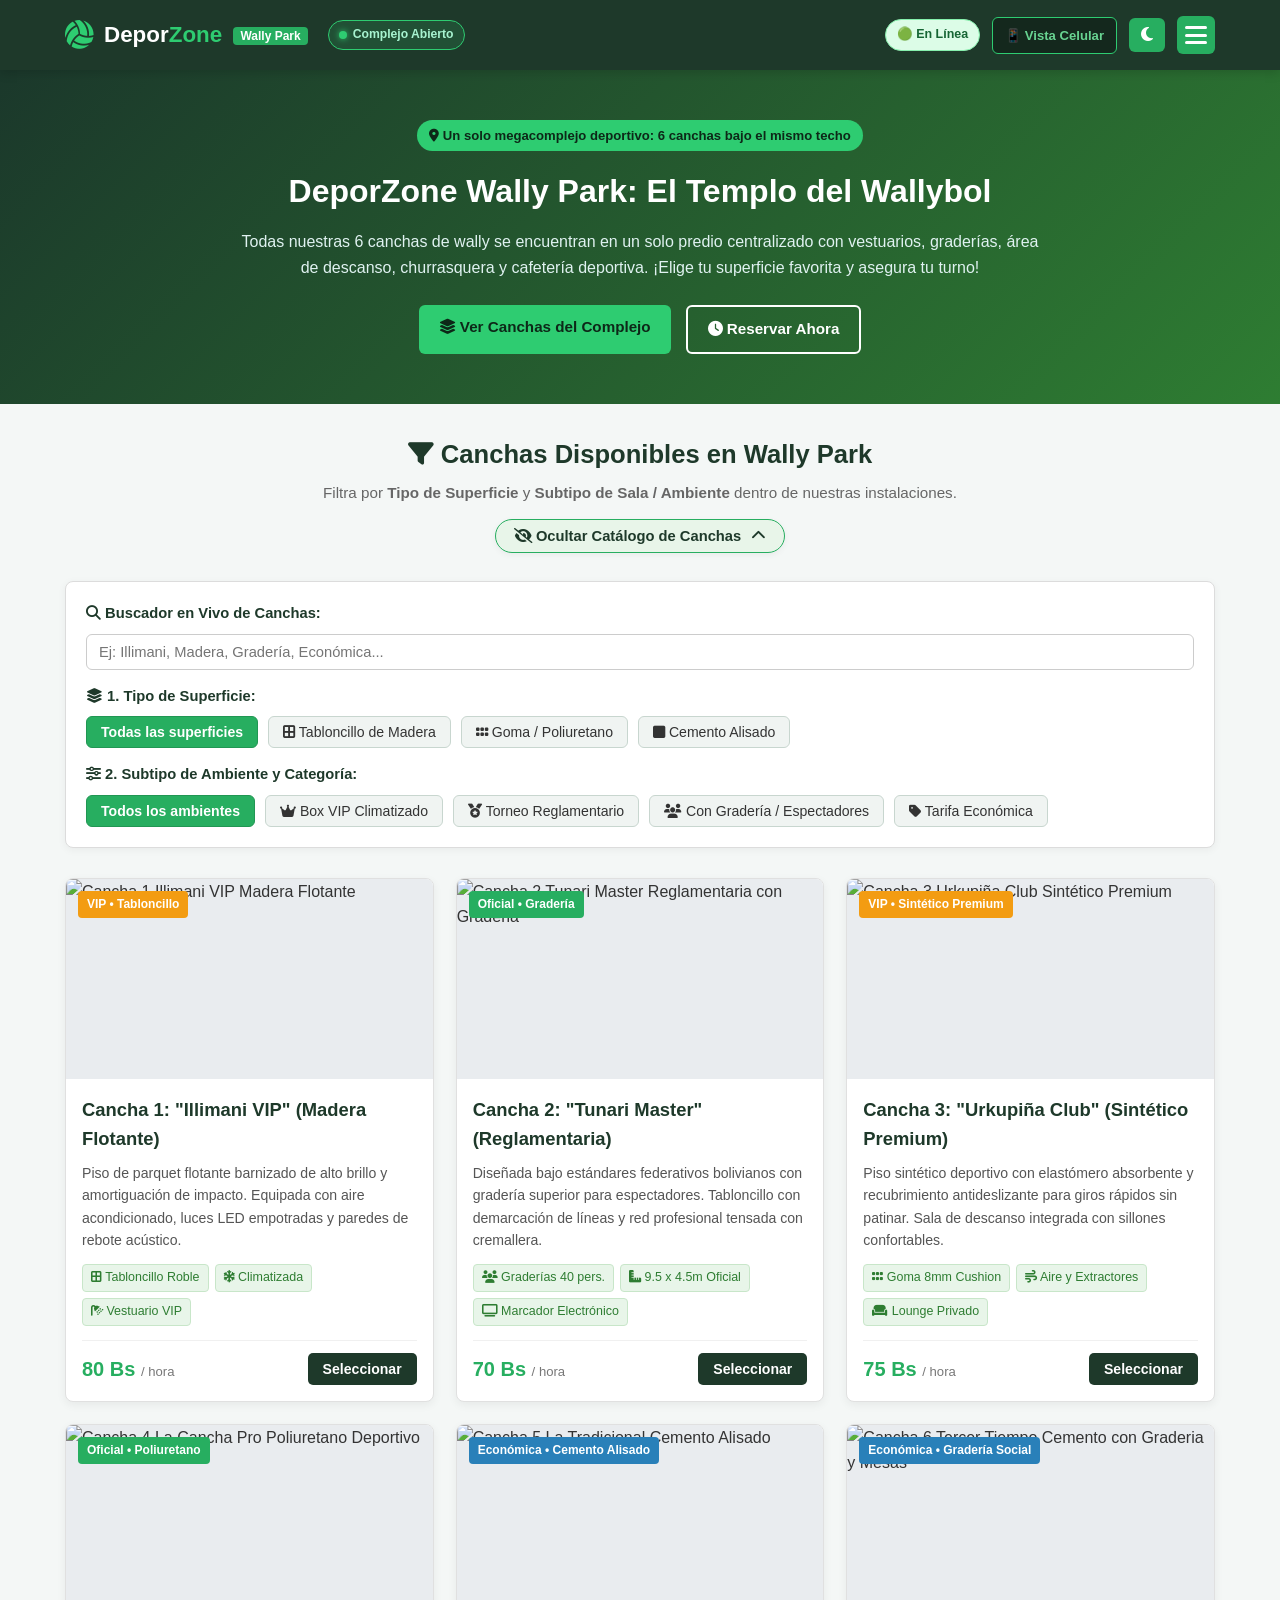
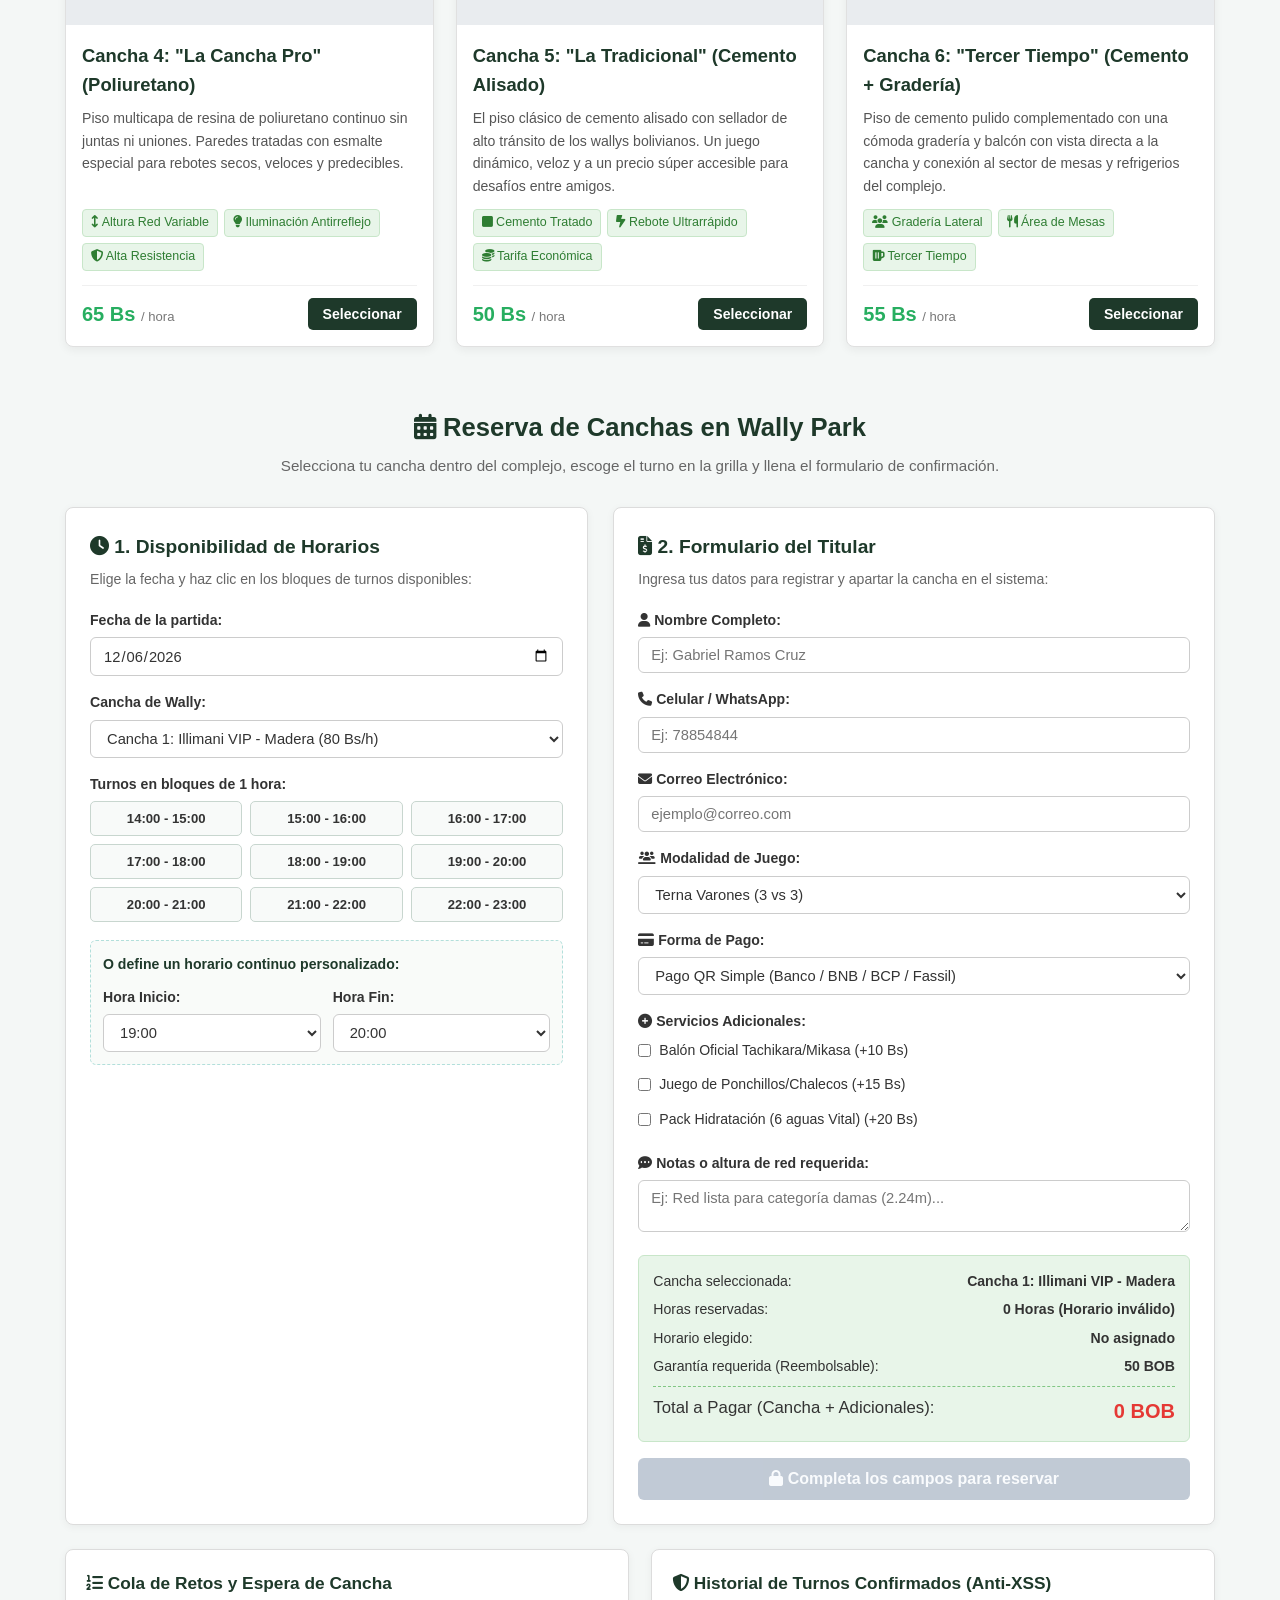
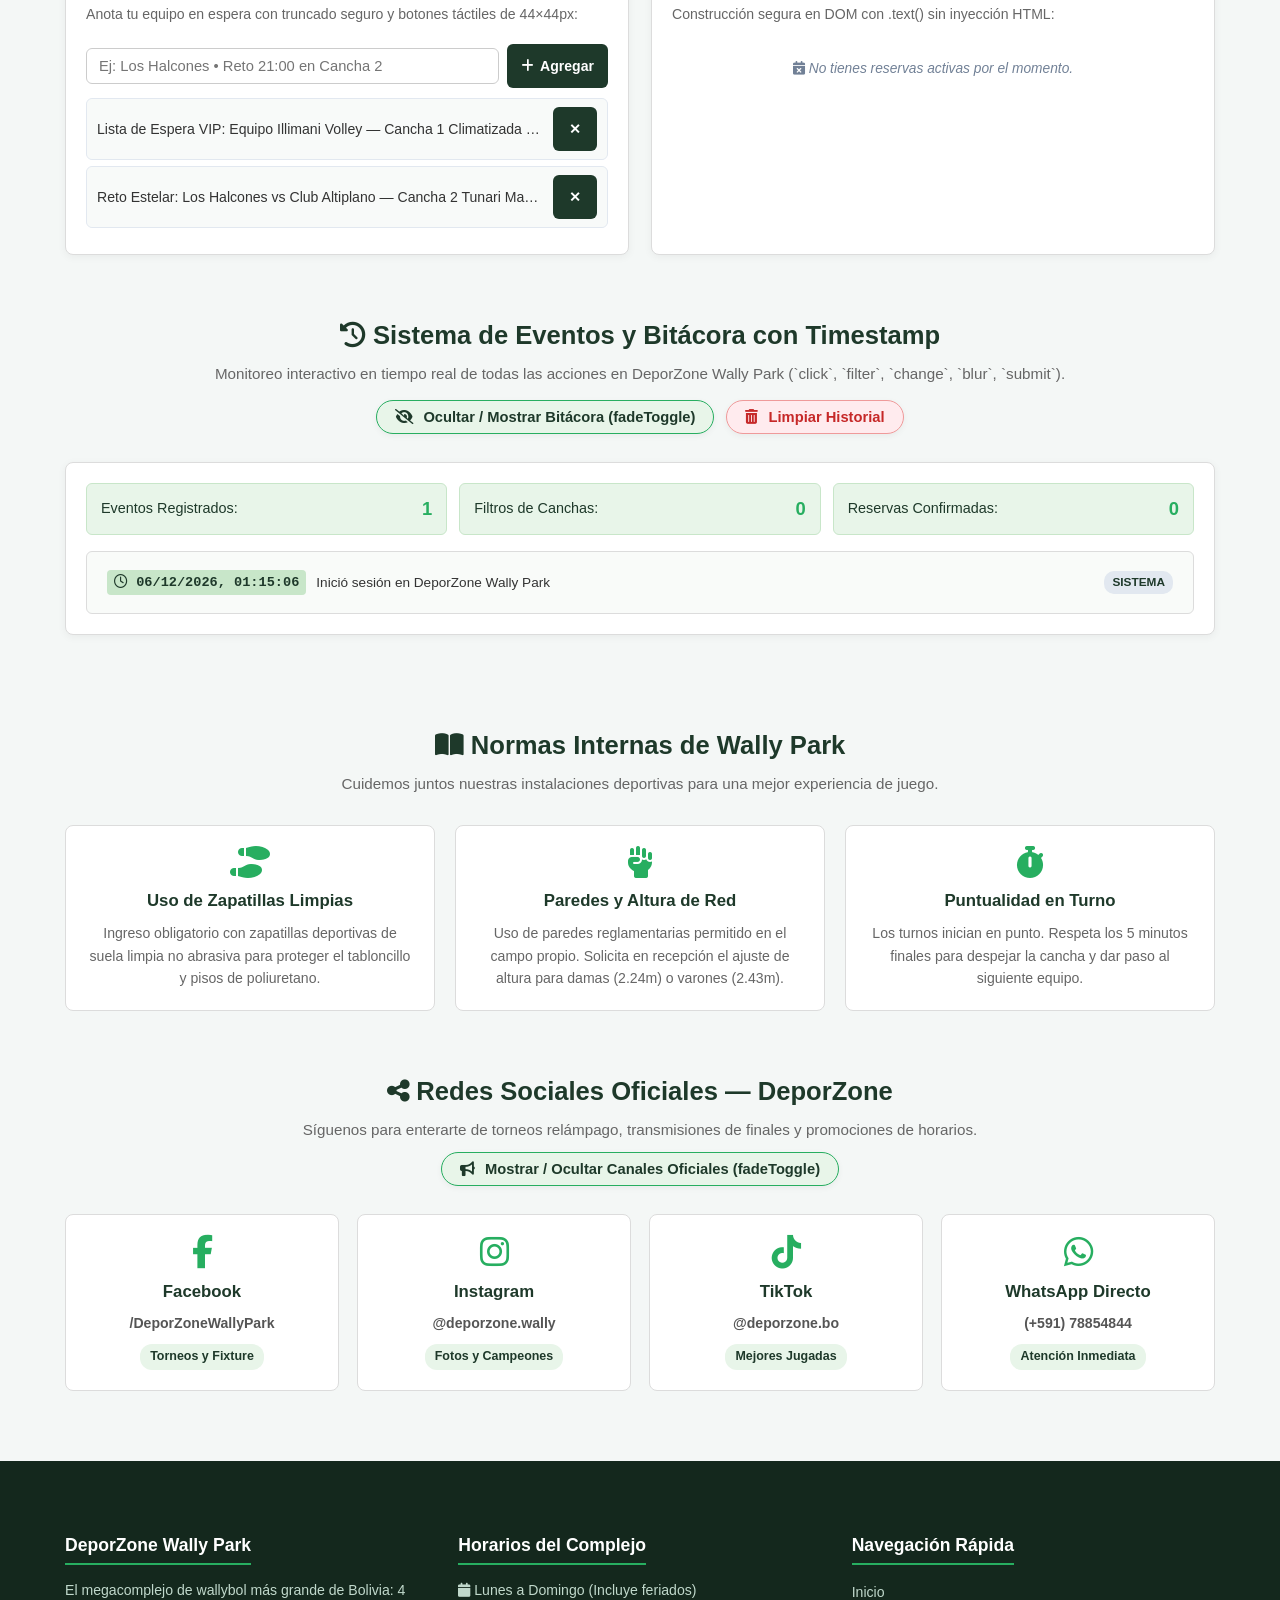
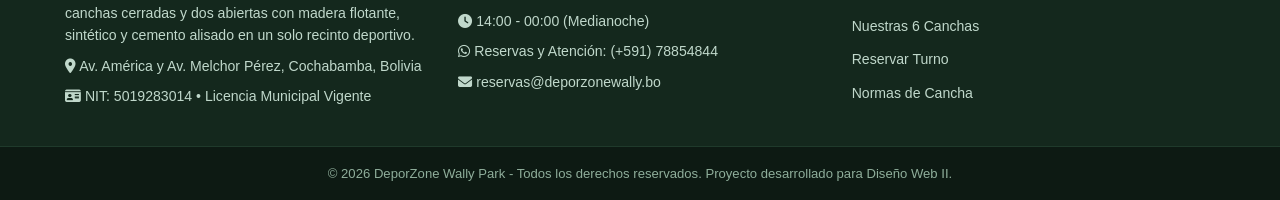
==== index.html @ 8cdb9854 "feat: redirección automática a mobile.html en celulares y tablets" ====
<!DOCTYPE html>
<html lang="es">

<head>
  <meta charset="UTF-8">
  <meta name="viewport" content="width=device-width, initial-scale=1.0">
  <meta name="theme-color" content="#1e392a">
  <meta name="description" content="DeporZone Wally Park — Complejo Deportivo de Wallybol con 6 canchas y soporte PWA Offline-First.">
  <title>DeporZone Wally Park - Complejo Deportivo de Wallybol</title>

  <!-- Redirección Automática Inmediata: Celulares y Tablets -> mobile.html -->
  <script>
    (function () {
      try {
        var params = new URLSearchParams(window.location.search);
        var vistaParam = params.get('vista');
        if (vistaParam === 'pc') {
          sessionStorage.setItem('deporzone_vista', 'pc');
          return;
        }
        if (sessionStorage.getItem('deporzone_vista') === 'pc') {
          return;
        }
        var ua = (navigator.userAgent || navigator.vendor || window.opera || '').toLowerCase();
        var esMovilTabletUA = /android|webos|iphone|ipad|ipod|blackberry|iemobile|opera mini|mobile|tablet|silk|kindle/i.test(ua);
        var esIPadOS = (navigator.platform === 'MacIntel' && navigator.maxTouchPoints > 1);
        var tieneTouch = (navigator.maxTouchPoints > 0) || ('ontouchstart' in window) || (window.matchMedia && window.matchMedia('(pointer: coarse)').matches);
        var ancho = Math.min(window.innerWidth || 9999, (window.screen && window.screen.width) || 9999);
        var esMovilTablet = esMovilTabletUA || esIPadOS || (tieneTouch && ancho <= 1024);

        if (esMovilTablet) {
          window.location.replace('mobile.html' + window.location.search + window.location.hash);
        }
      } catch (e) {
        console.error('Error en redirección automática:', e);
      }
    })();
  </script>

  <!-- Manifiesto PWA e ícono para instalación móvil -->
  <link rel="manifest" href="manifest.json">
  <!-- Enlace a la hoja de estilos CSS -->
  <link rel="stylesheet" href="styles.css">
  <!-- Font Awesome para iconos temáticos de deportes, interfaz y controles -->
  <link rel="stylesheet" href="https://cdnjs.cloudflare.com/ajax/libs/font-awesome/6.5.0/css/all.min.css">
</head>

<body class="theme-light">

  <!-- ==========================================
       0. BANNER DE DETECCIÓN MÓVIL (VISTA CELULAR)
       ========================================== -->
  <div id="bannerDeteccionMovil" class="banner-deteccion-movil">
    <span><i class="fa-solid fa-mobile-screen-button"></i> Dispositivo móvil detectado: prueba la vista compacta sin scroll.</span>
    <a href="mobile.html?vista=mobile" class="btn-cambio-vista">📱 Abrir Vista Celular</a>
  </div>

  <!-- ==========================================
       1. ENCABEZADO Y MENÚ HAMBURGUESA + MODO OSCURO/CLARO
       ========================================== -->
  <header id="main-header">
    <div class="header-container">

      <!-- Logotipo de la Entidad: DeporZone Wally Park -->
      <div class="logo-box">
        <span class="logo-icon"><i class="fa-solid fa-volleyball"></i></span>
        <h1 class="brand-title">Depor<span>Zone</span> <small class="brand-sub">Wally Park</small></h1>
        <!-- Indicador de Estado UI (Requerimiento Maquetación UI Viernes) -->
        <div class="status-indicator-badge">
          <span class="status-dot"></span>
          <span class="status-text">Complejo Abierto</span>
        </div>
      </div>

      <!-- Barra de navegación con Menú Hamburguesa -->
      <nav id="navbar" class="nav-menu">
        <ul class="nav-links">
          <li><a href="#hero-section" class="nav-link active"><i class="fa-solid fa-house"></i> Inicio</a></li>
          <li><a href="#filter-section" class="nav-link"><i class="fa-solid fa-filter"></i> Nuestras Canchas</a></li>
          <li><a href="#booking-section" class="nav-link"><i class="fa-solid fa-calendar-check"></i> Reservar Turno</a>
          </li>
          <li><a href="#event-log-section" class="nav-link"><i class="fa-solid fa-clock-rotate-left"></i> Bitácora Timestamp</a></li>
          <li><a href="#rules-section" class="nav-link"><i class="fa-solid fa-book-open"></i> Reglamento</a></li>
          <li><a href="#social-section" class="nav-link"><i class="fa-solid fa-share-nodes"></i> Redes Sociales</a></li>
          <li><a href="#contact-section" class="nav-link"><i class="fa-solid fa-map-location-dot"></i> Complejo
              Central</a></li>
          <li><a href="mobile.html?vista=mobile" class="nav-link"><i class="fa-solid fa-mobile-screen-button"></i> Vista Celular</a></li>
        </ul>
      </nav>

      <!-- Acciones de cabecera: Estado Red PWA, Vista Celular, Modo Oscuro/Claro e Hidratación SSR -->
      <div id="contenedorMenu" class="header-actions" data-hidratado="false">
        <span id="estadoRed" class="estado-red-badge">🟢 En Línea</span>
        <a href="mobile.html?vista=mobile" class="btn-cambio-vista" title="Cambiar a Vista Celular">📱 Vista Celular</a>
        <!-- Función: Modo Oscuro / Claro -->
        <button id="theme-toggle-btn" class="action-btn theme-btn btn-hidratable" data-hidratado="false" aria-label="Cambiar tema claro/oscuro"
          title="Cambiar tema claro/oscuro">
          <i class="fa-solid fa-moon icon-moon"></i>
          <i class="fa-solid fa-sun icon-sun" style="display: none;"></i>
        </button>

        <!-- Función: Botón Menú Hamburguesa -->
        <button id="hamburger-btn" class="action-btn hamburger-btn btn-hidratable" data-hidratado="false" aria-label="Abrir menú de navegación">
          <span class="bar bar-1"></span>
          <span class="bar bar-2"></span>
          <span class="bar bar-3"></span>
        </button>
      </div>

    </div>
  </header>

  <!-- ==========================================
       SECCIÓN HERO / PRESENTACIÓN WALLY PARK
       ========================================== -->
  <section id="hero-section" class="hero-section">
    <div class="hero-content">
      <span class="hero-badge"><i class="fa-solid fa-location-dot"></i> Un solo megacomplejo deportivo: 6 canchas bajo
        el mismo techo</span>
      <h2>DeporZone Wally Park: El Templo del Wallybol</h2>
      <p>Todas nuestras 6 canchas de wally se encuentran en un solo predio centralizado con vestuarios, graderías, área
        de descanso, churrasquera y cafetería deportiva. ¡Elige tu superficie favorita y asegura tu turno!</p>
      <div class="hero-actions">
        <a href="#filter-section" class="btn btn-primary"><i class="fa-solid fa-layer-group"></i> Ver Canchas del
          Complejo</a>
        <a href="#booking-section" class="btn btn-secondary"><i class="fa-solid fa-clock"></i> Reservar Ahora</a>
      </div>
    </div>
  </section>

  <!-- ==========================================
       2. SECCIÓN DE FILTRADOS POR TIPOS Y SUBTIPOS DE WALLY
       ========================================== -->
  <section id="filter-section" class="filter-section container">
    <div class="section-header">
      <h3><i class="fa-solid fa-filter"></i> Canchas Disponibles en Wally Park</h3>
      <p>Filtra por <strong>Tipo de Superficie</strong> y <strong>Subtipo de Sala / Ambiente</strong> dentro de nuestras
        instalaciones.</p>
      
      <!-- Pestaña Acordeón para Plegar / Desplegar Catálogo -->
      <button type="button" id="toggle-catalog-btn" class="accordion-toggle-btn btn-hidratable" data-hidratado="false" aria-expanded="true">
        <span class="toggle-text"><i class="fa-solid fa-eye-slash"></i> Ocultar Catálogo de Canchas</span>
        <i class="fa-solid fa-chevron-up toggle-icon"></i>
      </button>
    </div>

    <!-- Contenedor Plegable del Catálogo (Filtros + Grilla de Tarjetas) -->
    <div id="catalog-collapsible-wrapper" class="catalog-collapsible-content">

      <!-- Controles de Filtros -->
      <div class="filter-controls-card">

      <!-- Buscador en vivo con evento keyup -->
      <div class="filter-group">
        <label class="filter-title" for="searchCancha"><i class="fa-solid fa-magnifying-glass"></i> Buscador en Vivo de Canchas:</label>
        <input type="text" id="searchCancha" class="search-cancha-input" placeholder="Ej: Illimani, Madera, Gradería, Económica...">
      </div>

      <!-- Filtro Tipo Principal: Tipo de Piso de Wally -->
      <div class="filter-group">
        <label class="filter-title"><i class="fa-solid fa-layer-group"></i> 1. Tipo de Superficie:</label>
        <div class="filter-buttons-wrapper" id="type-filter-buttons">
          <button class="filter-btn type-btn btn-hidratable active" data-hidratado="false" data-type="all">Todas las superficies</button>
          <button class="filter-btn type-btn btn-hidratable" data-hidratado="false" data-type="madera"><i class="fa-solid fa-border-all"></i> Tabloncillo de
            Madera</button>
          <button class="filter-btn type-btn btn-hidratable" data-hidratado="false" data-type="sintetico"><i class="fa-solid fa-grip"></i> Goma /
            Poliuretano</button>
          <button class="filter-btn type-btn btn-hidratable" data-hidratado="false" data-type="cemento-pulido"><i class="fa-solid fa-square"></i> Cemento
            Alisado</button>
        </div>
      </div>

      <!-- Filtro Subtipo: Categoría / Tipo de Sala -->
      <div class="filter-group">
        <label class="filter-title"><i class="fa-solid fa-sliders"></i> 2. Subtipo de Ambiente y Categoría:</label>
        <div class="filter-buttons-wrapper" id="subtype-filter-buttons">
          <button class="filter-btn subtype-btn btn-hidratable active" data-hidratado="false" data-subtype="all">Todos los ambientes</button>
          <button class="filter-btn subtype-btn btn-hidratable" data-hidratado="false" data-subtype="vip"><i class="fa-solid fa-crown"></i> Box VIP
            Climatizado</button>
          <button class="filter-btn subtype-btn btn-hidratable" data-hidratado="false" data-subtype="oficial"><i class="fa-solid fa-medal"></i> Torneo
            Reglamentario</button>
          <button class="filter-btn subtype-btn btn-hidratable" data-hidratado="false" data-subtype="graderia"><i class="fa-solid fa-users"></i> Con Gradería
            / Espectadores</button>
          <button class="filter-btn subtype-btn btn-hidratable" data-hidratado="false" data-subtype="economica"><i class="fa-solid fa-tag"></i> Tarifa
            Económica</button>
        </div>
      </div>

    </div>

    <!-- Grilla de Tarjetas de Canchas de Wally Park -->
    <div class="courts-grid" id="courts-container">

      <!-- Cancha 1: Tabloncillo Madera - VIP Climatizada -->
      <article class="court-card" data-type="madera" data-subtype="vip oficial">
        <div class="court-badge badge-vip">VIP • Tabloncillo</div>
        <img
          src="https://encrypted-tbn0.gstatic.com/images?q=tbn:ANd9GcSynNVw4Pknx8IKiuVaS049pU2kDSclZXIe0WyWRkcCuNel-coOWjTVBzOW&s=10"
          alt="Cancha 1 Illimani VIP Madera Flotante" class="court-img" loading="lazy">
        <div class="court-info">
          <h4>Cancha 1: "Illimani VIP" (Madera Flotante)</h4>
          <p class="court-desc">Piso de parquet flotante barnizado de alto brillo y amortiguación de impacto. Equipada
            con aire acondicionado, luces LED empotradas y paredes de rebote acústico.</p>
          <div class="court-tags">
            <span class="tag"><i class="fa-solid fa-border-all"></i> Tabloncillo Roble</span>
            <span class="tag"><i class="fa-solid fa-snowflake"></i> Climatizada</span>
            <span class="tag"><i class="fa-solid fa-shower"></i> Vestuario VIP</span>
          </div>
          <div class="court-price-row">
            <span class="price-val">80 Bs <span>/ hora</span></span>
            <button class="btn btn-select-court btn-hidratable" data-hidratado="false" data-court-id="wally-1"
              data-court-name="Cancha 1: Illimani VIP (Madera)" data-court-price="80">Seleccionar</button>
          </div>
        </div>
      </article>

      <!-- Cancha 2: Madera - Torneo Oficial con Gradería -->
      <article class="court-card" data-type="madera" data-subtype="oficial graderia">
        <div class="court-badge">Oficial • Gradería</div>
        <img
          src="https://encrypted-tbn0.gstatic.com/images?q=tbn:ANd9GcSY-D-_HsZdhlada8GdwfrBZOoO-czCgP3cNS3w-rJMGUQNea6ttR6maow&s=10"
          alt="Cancha 2 Tunari Master Reglamentaria con Graderia" class="court-img" loading="lazy">
        <div class="court-info">
          <h4>Cancha 2: "Tunari Master" (Reglamentaria)</h4>
          <p class="court-desc">Diseñada bajo estándares federativos bolivianos con gradería superior para espectadores.
            Tabloncillo con demarcación de líneas y red profesional tensada con cremallera.</p>
          <div class="court-tags">
            <span class="tag"><i class="fa-solid fa-users"></i> Graderías 40 pers.</span>
            <span class="tag"><i class="fa-solid fa-ruler-combined"></i> 9.5 x 4.5m Oficial</span>
            <span class="tag"><i class="fa-solid fa-tv"></i> Marcador Electrónico</span>
          </div>
          <div class="court-price-row">
            <span class="price-val">70 Bs <span>/ hora</span></span>
            <button class="btn btn-select-court btn-hidratable" data-hidratado="false" data-court-id="wally-2"
              data-court-name="Cancha 2: Tunari Master (Reglamentaria)" data-court-price="70">Seleccionar</button>
          </div>
        </div>
      </article>

      <!-- Cancha 3: Sintético Goma - VIP Confort -->
      <article class="court-card" data-type="sintetico" data-subtype="vip">
        <div class="court-badge badge-vip">VIP • Sintético Premium</div>
        <img
          src="https://encrypted-tbn0.gstatic.com/images?q=tbn:ANd9GcR8dFA2av4-Q3eQb_bnJjGCfuRhlub9YlY28jzLx2KG3zCNkglGAOrppY5f&s=10"
          alt="Cancha 3 Urkupiña Club Sintético Premium" class="court-img" loading="lazy">
        <div class="court-info">
          <h4>Cancha 3: "Urkupiña Club" (Sintético Premium)</h4>
          <p class="court-desc">Piso sintético deportivo con elastómero absorbente y recubrimiento antideslizante para
            giros rápidos sin patinar. Sala de descanso integrada con sillones confortables.</p>
          <div class="court-tags">
            <span class="tag"><i class="fa-solid fa-grip"></i> Goma 8mm Cushion</span>
            <span class="tag"><i class="fa-solid fa-wind"></i> Aire y Extractores</span>
            <span class="tag"><i class="fa-solid fa-couch"></i> Lounge Privado</span>
          </div>
          <div class="court-price-row">
            <span class="price-val">75 Bs <span>/ hora</span></span>
            <button class="btn btn-select-court btn-hidratable" data-hidratado="false" data-court-id="wally-3"
              data-court-name="Cancha 3: Urkupiña Club (Sintético)" data-court-price="75">Seleccionar</button>
          </div>
        </div>
      </article>

      <!-- Cancha 4: Sintético Poliuretano - Oficial Torneo -->
      <article class="court-card" data-type="sintetico" data-subtype="oficial">
        <div class="court-badge">Oficial • Poliuretano</div>
        <img
          src="https://encrypted-tbn0.gstatic.com/images?q=tbn:ANd9GcSK_9xtRNoisAcIvirAhiOFM_02TrD8qeoyGxFwsMMCPq7J1_pVNmPYeK0&s=10"
          alt="Cancha 4 La Cancha Pro Poliuretano Deportivo" class="court-img" loading="lazy">
        <div class="court-info">
          <h4>Cancha 4: "La Cancha Pro" (Poliuretano)</h4>
          <p class="court-desc">Piso multicapa de resina de poliuretano continuo sin juntas ni uniones. Paredes tratadas
            con esmalte especial para rebotes secos, veloces y predecibles.</p>
          <div class="court-tags">
            <span class="tag"><i class="fa-solid fa-arrows-up-down"></i> Altura Red Variable</span>
            <span class="tag"><i class="fa-solid fa-lightbulb"></i> Iluminación Antirreflejo</span>
            <span class="tag"><i class="fa-solid fa-shield-halved"></i> Alta Resistencia</span>
          </div>
          <div class="court-price-row">
            <span class="price-val">65 Bs <span>/ hora</span></span>
            <button class="btn btn-select-court btn-hidratable" data-hidratado="false" data-court-id="wally-4"
              data-court-name="Cancha 4: La Cancha Pro (Poliuretano)" data-court-price="65">Seleccionar</button>
          </div>
        </div>
      </article>

      <!-- Cancha 5: Cemento Alisado - Clásica Económica -->
      <article class="court-card" data-type="cemento-pulido" data-subtype="economica">
        <div class="court-badge badge-eco">Económica • Cemento Alisado</div>
        <img
          src="https://encrypted-tbn0.gstatic.com/images?q=tbn:ANd9GcRtam2NeQPRvJ76i_DmCtpmcY22bBLRPGZEMH-uvaRtZLDBxHAAcdyk7Qmg&s=10"
          alt="Cancha 5 La Tradicional Cemento Alisado" class="court-img" loading="lazy">
        <div class="court-info">
          <h4>Cancha 5: "La Tradicional" (Cemento Alisado)</h4>
          <p class="court-desc">El piso clásico de cemento alisado con sellador de alto tránsito de los wallys
            bolivianos. Un juego dinámico, veloz y a un precio súper accesible para desafíos entre amigos.</p>
          <div class="court-tags">
            <span class="tag"><i class="fa-solid fa-square"></i> Cemento Tratado</span>
            <span class="tag"><i class="fa-solid fa-bolt-lightning"></i> Rebote Ultrarrápido</span>
            <span class="tag"><i class="fa-solid fa-coins"></i> Tarifa Económica</span>
          </div>
          <div class="court-price-row">
            <span class="price-val">50 Bs <span>/ hora</span></span>
            <button class="btn btn-select-court btn-hidratable" data-hidratado="false" data-court-id="wally-5"
              data-court-name="Cancha 5: La Tradicional (Cemento)" data-court-price="50">Seleccionar</button>
          </div>
        </div>
      </article>

      <!-- Cancha 6: Cemento Alisado - Con Gradería y Área Social -->
      <article class="court-card" data-type="cemento-pulido" data-subtype="graderia economica">
        <div class="court-badge badge-eco">Económica • Gradería Social</div>
        <img src="https://pavipor.com/wp-content/uploads/2019/12/pavipor-pista-voleibol-17.jpg"
          alt="Cancha 6 Tercer Tiempo Cemento con Graderia y Mesas" class="court-img" loading="lazy">
        <div class="court-info">
          <h4>Cancha 6: "Tercer Tiempo" (Cemento + Gradería)</h4>
          <p class="court-desc">Piso de cemento pulido complementado con una cómoda gradería y balcón con vista directa
            a la cancha y conexión al sector de mesas y refrigerios del complejo.</p>
          <div class="court-tags">
            <span class="tag"><i class="fa-solid fa-users"></i> Gradería Lateral</span>
            <span class="tag"><i class="fa-solid fa-utensils"></i> Área de Mesas</span>
            <span class="tag"><i class="fa-solid fa-beer-mug-empty"></i> Tercer Tiempo</span>
          </div>
          <div class="court-price-row">
            <span class="price-val">55 Bs <span>/ hora</span></span>
            <button class="btn btn-select-court btn-hidratable" data-hidratado="false" data-court-id="wally-6"
              data-court-name="Cancha 6: Tercer Tiempo (Cemento)" data-court-price="55">Seleccionar</button>
          </div>
        </div>
      </article>

    </div>
  </div>
  </section>

  <!-- ==========================================
       3. SECCIÓN DE RESERVA: DISPONIBILIDAD Y FORMULARIO DE WALLY
       ========================================== -->
  <section id="booking-section" class="booking-section container">
    <div class="section-header">
      <h3><i class="fa-solid fa-calendar-days"></i> Reserva de Canchas en Wally Park</h3>
      <p>Selecciona tu cancha dentro del complejo, escoge el turno en la grilla y llena el formulario de confirmación.</p>
    </div>

    <!-- 3. Botón condicional de cancelación de reserva activa (Solo visible si hay reservas activas) -->
    <div id="seccionCancelarReserva" class="active-reservations-bar" style="display: none;">
      <div class="active-res-info">
        <i class="fa-solid fa-circle-check" style="color: #27ae60; font-size: 1.25rem;"></i>
        <span>Tienes <strong id="cant-reservas-activas">0</strong> reserva(s) activa(s) en Wally Park.</span>
      </div>
      <button type="button" id="btn-cancelar-reserva-activa" class="btn-cancel-reservation">
        <i class="fa-solid fa-calendar-xmark"></i> Cancelar Reserva Activa
      </button>
    </div>

    <div class="booking-grid-wrapper">

      <!-- Columna Izquierda: Selección de Horarios y Turnos Rápidos -->
      <div class="booking-schedule-card">
        <h4><i class="fa-solid fa-clock"></i> 1. Disponibilidad de Horarios</h4>
        <p class="schedule-subtitle">Elige la fecha y haz clic en los bloques de turnos disponibles:</p>

        <!-- Fecha de la Partida -->
        <div class="form-row-single">
          <label for="fecha-reserva">Fecha de la partida:</label>
          <input type="date" id="fecha-reserva" name="fecha-reserva">
          <span class="field-error" id="err-date" style="display: none;"></span>
        </div>

        <!-- Selector de Cancha de Wally Park -->
        <div class="form-row-single">
          <label for="select-cancha-reserva">Cancha de Wally:</label>
          <select id="select-cancha-reserva">
            <option value="wally-1" data-precio="80" selected>Cancha 1: Illimani VIP - Madera (80 Bs/h)</option>
            <option value="wally-2" data-precio="70">Cancha 2: Tunari Master - Madera Oficial (70 Bs/h)</option>
            <option value="wally-3" data-precio="75">Cancha 3: Urkupiña Club - Sintético VIP (75 Bs/h)</option>
            <option value="wally-4" data-precio="65">Cancha 4: La Cancha Pro - Poliuretano (65 Bs/h)</option>
            <option value="wally-5" data-precio="50">Cancha 5: La Tradicional - Cemento (50 Bs/h)</option>
            <option value="wally-6" data-precio="55">Cancha 6: Tercer Tiempo - Cemento (55 Bs/h)</option>
          </select>
        </div>

        <!-- Grilla Rápida de Turnos (Botones interactivos jQuery - Todos disponibles inicialmente) -->
        <label class="schedule-block-title">Turnos en bloques de 1 hora:</label>
        <div class="time-slots-grid" id="turnos-grid">
          <button type="button" class="btn-slot btn-hidratable" data-hidratado="false" data-inicio="14" data-fin="15">14:00 - 15:00</button>
          <button type="button" class="btn-slot btn-hidratable" data-hidratado="false" data-inicio="15" data-fin="16">15:00 - 16:00</button>
          <button type="button" class="btn-slot btn-hidratable" data-hidratado="false" data-inicio="16" data-fin="17">16:00 - 17:00</button>
          <button type="button" class="btn-slot btn-hidratable" data-hidratado="false" data-inicio="17" data-fin="18">17:00 - 18:00</button>
          <button type="button" class="btn-slot btn-hidratable" data-hidratado="false" data-inicio="18" data-fin="19">18:00 - 19:00</button>
          <button type="button" class="btn-slot btn-hidratable" data-hidratado="false" data-inicio="19" data-fin="20">19:00 - 20:00</button>
          <button type="button" class="btn-slot btn-hidratable" data-hidratado="false" data-inicio="20" data-fin="21">20:00 - 21:00</button>
          <button type="button" class="btn-slot btn-hidratable" data-hidratado="false" data-inicio="21" data-fin="22">21:00 - 22:00</button>
          <button type="button" class="btn-slot btn-hidratable" data-hidratado="false" data-inicio="22" data-fin="23">22:00 - 23:00</button>
        </div>

        <!-- Rango Continuo -->
        <div class="custom-range-box">
          <h5>O define un horario continuo personalizado:</h5>
          <div class="range-inputs-group">
            <div class="input-item">
              <label for="select-inicio">Hora Inicio:</label>
              <select id="select-inicio">
                <option value="14">14:00</option>
                <option value="15">15:00</option>
                <option value="16">16:00</option>
                <option value="17">17:00</option>
                <option value="18">18:00</option>
                <option value="19" selected>19:00</option>
                <option value="20">20:00</option>
                <option value="21">21:00</option>
                <option value="22">22:00</option>
              </select>
            </div>
            <div class="input-item">
              <label for="select-fin">Hora Fin:</label>
              <select id="select-fin">
                <option value="15">15:00</option>
                <option value="16">16:00</option>
                <option value="17">17:00</option>
                <option value="18">18:00</option>
                <option value="19">19:00</option>
                <option value="20" selected>20:00</option>
                <option value="21">21:00</option>
                <option value="22">22:00</option>
                <option value="23">23:00</option>
              </select>
            </div>
          </div>
          <span class="field-error" id="err-hours" style="display: none; margin-top: 8px;"></span>
        </div>

      </div>

      <!-- Columna Derecha: FORMULARIO DE RESERVA DE WALLY PARK -->
      <div class="booking-form-card">
        <h4><i class="fa-solid fa-file-invoice-dollar"></i> 2. Formulario del Titular</h4>
        <p class="form-instructions">Ingresa tus datos para registrar y apartar la cancha en el sistema:</p>

        <form id="reservation-form" action="#" method="POST">

          <!-- Nombre y Apellidos -->
          <div class="form-group">
            <label for="client-name"><i class="fa-solid fa-user"></i> Nombre Completo:</label>
            <input type="text" id="client-name" name="client-name" placeholder="Ej: Gabriel Ramos Cruz">
            <span class="field-error" id="err-name" style="display: none;"></span>
          </div>

          <!-- Celular / WhatsApp -->
          <div class="form-group">
            <label for="client-phone"><i class="fa-solid fa-phone"></i> Celular / WhatsApp:</label>
            <input type="tel" id="client-phone" name="client-phone" placeholder="Ej: 78854844">
            <span class="field-error" id="err-phone" style="display: none;"></span>
          </div>

          <!-- Correo Electrónico -->
          <div class="form-group">
            <label for="client-email"><i class="fa-solid fa-envelope"></i> Correo Electrónico:</label>
            <input type="email" id="client-email" name="client-email" placeholder="ejemplo@correo.com">
            <span class="field-error" id="err-email" style="display: none;"></span>
          </div>

          <!-- Modalidad de Juego (Wallybol) -->
          <div class="form-group">
            <label for="wally-category"><i class="fa-solid fa-users-line"></i> Modalidad de Juego:</label>
            <select id="wally-category" name="wally-category">
              <option value="varones">Terna Varones (3 vs 3)</option>
              <option value="damas">Terna Damas (3 vs 3)</option>
              <option value="mixto">Terna Mixto (3 vs 3)</option>
              <option value="cuartas">Cuartas Recreativo (4 vs 4)</option>
            </select>
          </div>

          <!-- Método de Pago -->
          <div class="form-group">
            <label for="payment-method"><i class="fa-solid fa-credit-card"></i> Forma de Pago:</label>
            <select id="payment-method" name="payment-method">
              <option value="qr">Pago QR Simple (Banco / BNB / BCP / Fassil)</option>
              <option value="tigo-money">Tigo Money</option>
              <option value="efectivo">Efectivo en Caja de Recepción</option>
              <option value="transferencia">Transferencia Bancaria</option>
            </select>
          </div>

          <!-- Servicios Adicionales de Wally Park -->
          <div class="form-group">
            <label><i class="fa-solid fa-plus-circle"></i> Servicios Adicionales:</label>
            <div class="checkboxes-wrapper">
              <label class="checkbox-label">
                <input type="checkbox" id="add-ball" name="add-ball" value="10"> Balón Oficial Tachikara/Mikasa (+10 Bs)
              </label>
              <label class="checkbox-label">
                <input type="checkbox" id="add-vests" name="add-vests" value="15"> Juego de Ponchillos/Chalecos (+15 Bs)
              </label>
              <label class="checkbox-label">
                <input type="checkbox" id="add-water" name="add-water" value="20"> Pack Hidratación (6 aguas Vital) (+20
                Bs)
              </label>
            </div>
          </div>

          <!-- Observaciones / Requerimientos de Red -->
          <div class="form-group">
            <label for="client-notes"><i class="fa-solid fa-comment-dots"></i> Notas o altura de red requerida:</label>
            <textarea id="client-notes" name="client-notes" rows="2"
              placeholder="Ej: Red lista para categoría damas (2.24m)..."></textarea>
          </div>

          <!-- Resumen de Costo y Confirmación (Live jQuery Calculator) -->
          <div class="reservation-summary-panel">
            <div class="summary-line">
              <span>Cancha seleccionada:</span>
              <strong id="summary-court">Cancha 1: Illimani VIP (Madera)</strong>
            </div>
            <div class="summary-line">
              <span>Horas reservadas:</span>
              <strong id="summary-hours">1 Hora(s)</strong>
            </div>
            <div class="summary-line">
              <span>Horario elegido:</span>
              <strong id="summary-time">No asignado</strong>
            </div>
            <!-- Desglose de Garantía Requerida (Reembolsable al finalizar el turno) -->
            <div class="summary-line">
              <span>Garantía requerida (Reembolsable):</span>
              <strong id="summary-guarantee">50 BOB</strong>
            </div>
            <div class="summary-line total-highlight">
              <span>Total a Pagar (Cancha + Adicionales):</span>
              <strong id="summary-total" class="total-amount">0 BOB</strong>
            </div>
          </div>

          <!-- Alertas de respuesta para jQuery -->
          <div id="booking-alert-error" class="alert-box error" style="display: none;"></div>
          <div id="booking-alert-success" class="alert-box success" style="display: none;"></div>

          <!-- Botón de Envío (inicia deshabilitado hasta validar) -->
          <button type="submit" id="btn-submit-booking" class="btn btn-submit btn-disabled btn-hidratable" data-hidratado="false" disabled>
            <i class="fa-solid fa-circle-check"></i> Confirmar y Reservar en Wally Park
          </button>

        </form>
      </div>

    </div>

    <!-- ==========================================
         3.1 COLA DE RETOS E HISTORIAL SANITIZADO ANTI-XSS
         ========================================== -->
    <div class="booking-extras-grid">
      <div class="cola-karaoke">
        <h4><i class="fa-solid fa-list-ol"></i> Cola de Retos y Espera de Cancha</h4>
        <p class="schedule-subtitle">Anota tu equipo en espera con truncado seguro y botones táctiles de 44×44px:</p>
        <div class="fila-inline-form">
          <input type="text" id="inputCancion" placeholder="Ej: Los Halcones • Reto 21:00 en Cancha 2">
          <button type="button" id="btnPedir" class="btn-tactil btn-hidratable" data-hidratado="false"><i class="fa-solid fa-plus"></i> Agregar</button>
        </div>
        <span class="field-error" id="errInputCancion" style="display: none; margin-bottom: 8px;"></span>
        <div id="listaCanciones"></div>
      </div>

      <div class="booking-history-card">
        <h4><i class="fa-solid fa-shield-halved"></i> Historial de Turnos Confirmados (Anti-XSS)</h4>
        <p class="schedule-subtitle">Construcción segura en DOM con <code>.text()</code> sin inyección HTML:</p>
        <ul id="listaReservas" class="lista-segura"></ul>
      </div>
    </div>
  </section>

  <!-- ==========================================
       3.5 SISTEMA DE EVENTOS Y BITÁCORA CON TIMESTAMP
       ========================================== -->
  <section id="event-log-section" class="event-log-section container">
    <div class="section-header">
      <h3><i class="fa-solid fa-clock-rotate-left"></i> Sistema de Eventos y Bitácora con Timestamp</h3>
      <p>Monitoreo interactivo en tiempo real de todas las acciones en DeporZone Wally Park (`click`, `filter`, `change`, `blur`, `submit`).</p>
      <div class="log-controls-bar">
        <button type="button" id="toggle-log-btn" class="accordion-toggle-btn btn-hidratable" data-hidratado="false">
          <i class="fa-solid fa-eye-slash"></i> <span>Ocultar / Mostrar Bitácora (fadeToggle)</span>
        </button>
        <button type="button" id="clear-log-btn" class="accordion-toggle-btn btn-clear-log btn-hidratable" data-hidratado="false">
          <i class="fa-solid fa-trash-can"></i> Limpiar Historial
        </button>
      </div>
    </div>

    <div id="log-collapsible-box" class="filter-controls-card">
      <div class="log-stats-row">
        <div class="stat-badge">
          <span>Eventos Registrados:</span>
          <strong id="stat-total-events">0</strong>
        </div>
        <div class="stat-badge">
          <span>Filtros de Canchas:</span>
          <strong id="stat-filter-events">0</strong>
        </div>
        <div class="stat-badge">
          <span>Reservas Confirmadas:</span>
          <strong id="stat-order-events">0</strong>
        </div>
      </div>

      <div id="activity-log-list" class="activity-log-list">
        <!-- Eventos registrados dinámicamente con jQuery y Timestamp -->
      </div>
    </div>
  </section>

  <!-- ==========================================
       4. SECCIÓN REGLAMENTO RÁPIDO DE WALLYBOL
       ========================================== -->
  <section id="rules-section" class="rules-section container">
    <div class="section-header">
      <h3><i class="fa-solid fa-book-open"></i> Normas Internas de Wally Park</h3>
      <p>Cuidemos juntos nuestras instalaciones deportivas para una mejor experiencia de juego.</p>
    </div>
    <div class="rules-grid">
      <div class="rule-card">
        <i class="fa-solid fa-shoe-prints"></i>
        <h5>Uso de Zapatillas Limpias</h5>
        <p>Ingreso obligatorio con zapatillas deportivas de suela limpia no abrasiva para proteger el tabloncillo y
          pisos de poliuretano.</p>
      </div>
      <div class="rule-card">
        <i class="fa-solid fa-hand-fist"></i>
        <h5>Paredes y Altura de Red</h5>
        <p>Uso de paredes reglamentarias permitido en el campo propio. Solicita en recepción el ajuste de altura para
          damas (2.24m) o varones (2.43m).</p>
      </div>
      <div class="rule-card">
        <i class="fa-solid fa-stopwatch"></i>
        <h5>Puntualidad en Turno</h5>
        <p>Los turnos inician en punto. Respeta los 5 minutos finales para despejar la cancha y dar paso al siguiente
          equipo.</p>
      </div>
    </div>
  </section>

  <!-- ==========================================
       4.5 SECCIÓN INTERACTIVA DE REDES SOCIALES E INTEGRACIÓN
       ========================================== -->
  <section id="social-section" class="social-section container">
    <div class="section-header">
      <h3><i class="fa-solid fa-share-nodes"></i> Redes Sociales Oficiales — DeporZone</h3>
      <p>Síguenos para enterarte de torneos relámpago, transmisiones de finales y promociones de horarios.</p>
      <button type="button" id="toggle-social-btn" class="accordion-toggle-btn btn-hidratable" data-hidratado="false" style="margin-top: 10px;">
        <i class="fa-solid fa-bullhorn"></i> <span>Mostrar / Ocultar Canales Oficiales (fadeToggle)</span>
      </button>
    </div>

    <div id="social-collapsible-box" class="social-grid">
      <a href="https://facebook.com" target="_blank" rel="noopener" class="social-card" data-network="Facebook Oficial (DeporZone Wally Park)">
        <i class="fa-brands fa-facebook-f"></i>
        <h5>Facebook</h5>
        <span>/DeporZoneWallyPark</span>
        <small class="social-action">Torneos y Fixture</small>
      </a>
      <a href="https://instagram.com" target="_blank" rel="noopener" class="social-card" data-network="Instagram (@deporzone.wally)">
        <i class="fa-brands fa-instagram"></i>
        <h5>Instagram</h5>
        <span>@deporzone.wally</span>
        <small class="social-action">Fotos y Campeones</small>
      </a>
      <a href="https://tiktok.com" target="_blank" rel="noopener" class="social-card" data-network="TikTok Oficial (@deporzone.bo)">
        <i class="fa-brands fa-tiktok"></i>
        <h5>TikTok</h5>
        <span>@deporzone.bo</span>
        <small class="social-action">Mejores Jugadas</small>
      </a>
      <a href="https://wa.me/59178854844" target="_blank" rel="noopener" class="social-card" data-network="WhatsApp Reservas (+591 78854844)">
        <i class="fa-brands fa-whatsapp"></i>
        <h5>WhatsApp Directo</h5>
        <span>(+591) 78854844</span>
        <small class="social-action">Atención Inmediata</small>
      </a>
    </div>
  </section>

  <!-- ==========================================
       5. PIE DE PÁGINA Y CONTACTO DEL COMPLEJO
       ========================================== -->
  <footer id="contact-section" class="main-footer">
    <div class="footer-container container">
      <div class="footer-col">
        <h5>DeporZone Wally Park</h5>
        <p>El megacomplejo de wallybol más grande de Bolivia: 4 canchas cerradas y dos abiertas con madera flotante,
          sintético y
          cemento alisado en un solo recinto deportivo.</p>
        <p><i class="fa-solid fa-location-dot"></i> Av. América y Av. Melchor Pérez, Cochabamba, Bolivia</p>
        <p><i class="fa-solid fa-id-card"></i> NIT: 5019283014 • Licencia Municipal Vigente</p>
      </div>
      <div class="footer-col">
        <h5>Horarios del Complejo</h5>
        <p><i class="fa-solid fa-calendar"></i> Lunes a Domingo (Incluye feriados)</p>
        <p><i class="fa-solid fa-clock"></i> 14:00 - 00:00 (Medianoche)</p>
        <p><i class="fa-brands fa-whatsapp"></i> Reservas y Atención: (+591) 78854844</p>
        <p><i class="fa-solid fa-envelope"></i> reservas@deporzonewally.bo</p>
      </div>
      <div class="footer-col">
        <h5>Navegación Rápida</h5>
        <ul>
          <li><a href="#hero-section">Inicio</a></li>
          <li><a href="#filter-section">Nuestras 6 Canchas</a></li>
          <li><a href="#booking-section">Reservar Turno</a></li>
          <li><a href="#rules-section">Normas de Cancha</a></li>
        </ul>
      </div>
    </div>
    <div class="footer-bottom">
      <p>&copy; 2026 DeporZone Wally Park - Todos los derechos reservados. Proyecto desarrollado para Diseño Web II.</p>
    </div>
  </footer>

  <!-- ==========================================
       6. COMPONENTE MODAL UI (VENTANA EMERGENTE DE CONFIRMACIÓN)
       Guía de Maquetación UI Viernes + Reto Temporizador Asíncrono
       ========================================== -->
  <div id="modal-overlay" class="modal-overlay" style="display: none;">
    <div class="modal-card">
      <div class="modal-header">
        <h4><i class="fa-solid fa-file-shield"></i> Confirmar Reserva — DeporZone</h4>
        <button id="modal-close-btn" class="modal-close-btn btn-hidratable" data-hidratado="false" aria-label="Cerrar modal">&times;</button>
      </div>
      <div class="modal-body">
        <p class="modal-instructions">Verifique el detalle de su transacción antes de procesar el registro:</p>
        
        <div class="modal-details-box">
          <div class="modal-detail-row">
            <span><i class="fa-solid fa-volleyball"></i> Servicio / Cancha:</span>
            <strong id="modal-court-name">Cancha 1: Illimani VIP</strong>
          </div>
          <div class="modal-detail-row">
            <span><i class="fa-solid fa-user"></i> Titular:</span>
            <strong id="modal-client-name">Gabriel Ramos</strong>
          </div>
          <div class="modal-detail-row">
            <span><i class="fa-solid fa-calendar-day"></i> Fecha & Horario:</span>
            <strong id="modal-schedule">2026-11-06 (19:00 a 20:00)</strong>
          </div>
          <div class="modal-detail-row">
            <span><i class="fa-solid fa-shield-halved"></i> Garantía Requerida:</span>
            <strong id="modal-guarantee">50 BOB (Reembolsable)</strong>
          </div>
          <div class="modal-detail-row highlight-row">
            <span><i class="fa-solid fa-money-bill-wave"></i> Monto a Cancelar:</span>
            <strong id="modal-total-amount">80 BOB (1 Horas)</strong>
          </div>
        </div>

        <!-- Temporizador Asíncrono de Reserva Expirable (Puntos Extra +0.5) -->
        <div class="modal-timer-banner">
          <i class="fa-solid fa-stopwatch"></i>
          <span>Tiempo Restante para Confirmar: <strong id="modal-countdown">00:30s</strong></span>
        </div>
      </div>
      <div class="modal-footer">
        <button type="button" id="modal-cancel-btn" class="btn btn-modal-cancel btn-hidratable" data-hidratado="false">Cancelar</button>
        <button type="button" id="modal-confirm-btn" class="btn btn-modal-confirm btn-hidratable" data-hidratado="false">Procesar Pago</button>
      </div>
    </div>
  </div>

  <!-- ==========================================
       7. FEEDBACK DINÁMICO FLOTANTE (TOAST ALERT)
       Reto UI Nivel PRO (+0.5 Puntos Extra)
       ========================================== -->
  <div id="toast-container" class="toast-container">
    <div id="toast-alert" class="toast-card" style="display: none;">
      <div class="toast-icon"><i class="fa-solid fa-circle-check"></i></div>
      <div class="toast-content">
        <h5 id="toast-title">¡Reserva Procesada con Éxito!</h5>
        <p id="toast-message">Tu turno ha quedado bloqueado en DeporZone Wally Park.</p>
      </div>
    </div>
  </div>

  <!-- Scripts: jQuery y script de interacciones -->
  <script src="https://code.jquery.com/jquery-3.7.1.min.js"></script>
  <script src="script.js"></script>
</body>

</html>
---- styles.css ----
/* ==========================================================
   DEPORZONE WALLY PARK - HOJA DE ESTILOS CSS
   Materia: Diseño Web II (Ingeniería de Sistemas)
   Temática: Deportivo Verde / Wallybol + Modo Oscuro / Claro
   ========================================================== */

/* 1. RESET Y CONFIGURACIÓN BASE */
* {
  margin: 0;
  padding: 0;
  box-sizing: border-box;
  font-family: 'Segoe UI', Tahoma, Geneva, Verdana, sans-serif;
}

html {
  scroll-behavior: smooth;
  overflow-x: hidden;
  width: 100%;
  max-width: 100vw;
}

body {
  background-color: #f4f7f6;
  color: #333333;
  line-height: 1.6;
  min-height: 100dvh; /* Punto Crítico #1: Evita deformación al abrir teclado virtual en móvil */
  overflow-x: hidden;
  width: 100%;
  max-width: 100vw;
  transition: background-color 0.3s ease, color 0.3s ease;
}

/* Contenedor central estándar */
.container {
  width: 92%;
  max-width: 1150px;
  margin: 0 auto;
  padding: 30px 0;
}

/* 2. ENCABEZADO Y BARRA DE NAVEGACIÓN (HEADER) */
#main-header {
  background-color: #1e392a;
  /* Verde oscuro deportivo */
  color: #ffffff;
  position: sticky;
  top: 0;
  z-index: 1000;
  box-shadow: 0 3px 10px rgba(0, 0, 0, 0.15);
}

.header-container {
  width: 92%;
  max-width: 1150px;
  margin: 0 auto;
  display: flex;
  justify-content: space-between;
  align-items: center;
  padding: 12px 0;
}

/* Logo DeporZone */
.logo-box {
  display: flex;
  align-items: center;
  gap: 10px;
}

/* Indicador de Estado UI (Navbar) */
.status-indicator-badge {
  display: inline-flex;
  align-items: center;
  gap: 6px;
  background-color: rgba(46, 204, 113, 0.15);
  border: 1px solid #2ecc71;
  padding: 4px 10px;
  border-radius: 15px;
  font-size: 0.76rem;
  font-weight: 600;
  color: #a7f3d0;
  margin-left: 10px;
}

.status-dot {
  width: 8px;
  height: 8px;
  background-color: #2ecc71;
  border-radius: 50%;
  box-shadow: 0 0 6px #2ecc71;
  animation: pulse-dot 1.8s infinite;
}

@keyframes pulse-dot {
  0% { transform: scale(0.9); opacity: 0.8; }
  50% { transform: scale(1.2); opacity: 1; }
  100% { transform: scale(0.9); opacity: 0.8; }
}

.logo-icon {
  font-size: 1.8rem;
  color: #2ecc71;
  /* Verde brillante */
}

.brand-title {
  font-size: 1.4rem;
  font-weight: 700;
  color: #ffffff;
}

.brand-title span {
  color: #2ecc71;
}

.brand-sub {
  font-size: 0.75rem;
  background-color: #27ae60;
  color: #ffffff;
  padding: 2px 7px;
  border-radius: 4px;
  margin-left: 5px;
  vertical-align: middle;
}

/* Menú de navegación desplegable (Controlado por el botón Hamburguesa) */
.nav-menu {
  display: none; /* jQuery lo despliega con slideToggle */
  position: absolute;
  top: 100%;
  right: 4%;
  width: 260px;
  background-color: #1b382b;
  border-radius: 8px;
  box-shadow: 0 8px 20px rgba(0, 0, 0, 0.25);
  border: 1px solid #27ae60;
  overflow: hidden;
  z-index: 1050;
}

body.theme-dark .nav-menu {
  background-color: #111e18;
  border-color: #2e503e;
}

.nav-links {
  list-style: none;
  display: flex;
  flex-direction: column;
  padding: 10px;
  gap: 4px;
}

.nav-link {
  color: #e8f5e9;
  text-decoration: none;
  font-size: 0.95rem;
  font-weight: 500;
  padding: 10px 14px;
  border-radius: 6px;
  display: flex;
  align-items: center;
  gap: 10px;
  transition: background-color 0.2s, color 0.2s;
}

.nav-link:hover,
.nav-link.active {
  background-color: #27ae60;
  color: #ffffff;
}

/* Botones de acción (Tema y Hamburguesa) */
.header-actions {
  display: flex;
  align-items: center;
  gap: 12px;
}

.action-btn {
  background: #27ae60;
  border: none;
  color: #ffffff;
  padding: 8px 12px;
  border-radius: 6px;
  cursor: pointer;
  font-size: 1rem;
  transition: background-color 0.2s;
}

.action-btn:hover {
  background-color: #2ecc71;
}

/* Botón Hamburguesa: SIEMPRE VISIBLE */
.hamburger-btn {
  display: flex;
  flex-direction: column;
  justify-content: space-around;
  width: 38px;
  height: 38px;
  padding: 8px;
}

.hamburger-btn .bar {
  display: block;
  width: 100%;
  height: 3px;
  background-color: #ffffff;
  border-radius: 3px;
  transition: all 0.3s;
}

/* 3. SECCIÓN HERO (BANNER PRINCIPAL) */
.hero-section {
  background: linear-gradient(135deg, #1b382b 0%, #2e7d32 100%);
  color: #ffffff;
  padding: 50px 20px;
  text-align: center;
}

.hero-content {
  max-width: 800px;
  margin: 0 auto;
}

.hero-badge {
  display: inline-block;
  background-color: #2ecc71;
  color: #0d2818;
  font-size: 0.82rem;
  font-weight: bold;
  padding: 5px 12px;
  border-radius: 20px;
  margin-bottom: 15px;
}

.hero-content h2 {
  font-size: 2rem;
  margin-bottom: 12px;
}

.hero-content p {
  font-size: 1rem;
  color: #e0f2f1;
  margin-bottom: 25px;
}

.hero-actions {
  display: flex;
  justify-content: center;
  gap: 15px;
  flex-wrap: wrap;
}

/* Botones generales */
.btn {
  display: inline-block;
  padding: 10px 20px;
  font-size: 0.95rem;
  font-weight: 600;
  text-decoration: none;
  border-radius: 6px;
  border: none;
  cursor: pointer;
  transition: all 0.2s;
}

.btn-primary {
  background-color: #2ecc71;
  color: #0d2818;
}

.btn-primary:hover {
  background-color: #27ae60;
  color: #ffffff;
}

.btn-secondary {
  background-color: transparent;
  color: #ffffff;
  border: 2px solid #ffffff;
}

.btn-secondary:hover {
  background-color: #ffffff;
  color: #1b382b;
}

/* 4. CABECERA DE SECCIONES */
.section-header {
  text-align: center;
  margin-bottom: 28px;
}

.section-header h3 {
  font-size: 1.6rem;
  color: #1e392a;
  margin-bottom: 6px;
}

.section-header p {
  color: #666666;
  font-size: 0.95rem;
}

/* Pestaña Acordeón para Plegar / Desplegar Catálogo */
.accordion-toggle-btn {
  display: inline-flex;
  align-items: center;
  gap: 10px;
  background-color: #e8f5e9;
  color: #1e392a;
  border: 1px solid #27ae60;
  padding: 8px 18px;
  border-radius: 25px;
  font-size: 0.92rem;
  font-weight: 600;
  cursor: pointer;
  margin-top: 14px;
  transition: all 0.25s ease;
  box-shadow: 0 2px 6px rgba(0, 0, 0, 0.05);
}

.accordion-toggle-btn:hover {
  background-color: #27ae60;
  color: #ffffff;
  box-shadow: 0 4px 12px rgba(39, 174, 96, 0.25);
  transform: translateY(-1px);
}

.accordion-toggle-btn .toggle-icon {
  transition: transform 0.3s ease;
}

.accordion-toggle-btn.collapsed .toggle-icon {
  transform: rotate(180deg);
}

.catalog-collapsible-content {
  transition: opacity 0.3s ease;
}

body.theme-dark .accordion-toggle-btn {
  background-color: #203529;
  color: #68d391;
  border-color: #2e503e;
}

body.theme-dark .accordion-toggle-btn:hover {
  background-color: #27ae60;
  color: #ffffff;
}

/* 5. SECCIÓN DE FILTRADOS POR TIPOS Y SUBTIPOS */
.filter-controls-card {
  background-color: #ffffff;
  border: 1px solid #dcdcdc;
  border-radius: 8px;
  padding: 20px;
  margin-bottom: 30px;
  box-shadow: 0 2px 8px rgba(0, 0, 0, 0.05);
}

.filter-group {
  margin-bottom: 15px;
}

.filter-group:last-child {
  margin-bottom: 0;
}

.filter-title {
  display: block;
  font-weight: 600;
  font-size: 0.92rem;
  color: #1e392a;
  margin-bottom: 8px;
}

.filter-buttons-wrapper {
  display: flex;
  gap: 10px;
  flex-wrap: wrap;
}

.filter-btn {
  background-color: #f0f4f2;
  color: #333333;
  border: 1px solid #c8d6cf;
  padding: 7px 14px;
  font-size: 0.88rem;
  border-radius: 6px;
  cursor: pointer;
  transition: all 0.2s;
}

.filter-btn:hover {
  background-color: #dcedc8;
}

.filter-btn.active {
  background-color: #27ae60;
  color: #ffffff;
  border-color: #219653;
  font-weight: 600;
}

/* Grilla de Tarjetas de Canchas */
.courts-grid {
  display: grid;
  grid-template-columns: repeat(auto-fit, minmax(320px, 1fr));
  gap: 22px;
}

.court-card {
  background-color: #ffffff;
  border: 1px solid #e0e0e0;
  border-radius: 8px;
  overflow: hidden;
  box-shadow: 0 3px 10px rgba(0, 0, 0, 0.06);
  position: relative;
  display: flex;
  flex-direction: column;
  transition: transform 0.2s, box-shadow 0.2s;
}

.court-card:hover {
  transform: translateY(-4px);
  box-shadow: 0 6px 15px rgba(0, 0, 0, 0.1);
}

.court-badge {
  position: absolute;
  top: 12px;
  left: 12px;
  background-color: #27ae60;
  color: #ffffff;
  font-size: 0.75rem;
  font-weight: bold;
  padding: 4px 9px;
  border-radius: 4px;
  z-index: 2;
}

.court-badge.badge-vip {
  background-color: #f39c12;
}

.court-badge.badge-eco {
  background-color: #2980b9;
}

.court-img {
  width: 100%;
  height: 200px;
  object-fit: cover;
  background-color: #e9ecef;
}

.court-info {
  padding: 16px;
  display: flex;
  flex-direction: column;
  flex-grow: 1;
}

.court-info h4 {
  font-size: 1.15rem;
  color: #1e392a;
  margin-bottom: 8px;
}

.court-desc {
  font-size: 0.88rem;
  color: #555555;
  margin-bottom: 12px;
  flex-grow: 1;
}

.court-tags {
  display: flex;
  gap: 6px;
  flex-wrap: wrap;
  margin-bottom: 14px;
}

.court-tags .tag {
  background-color: #e8f5e9;
  color: #2e7d32;
  font-size: 0.78rem;
  padding: 3px 8px;
  border-radius: 4px;
  border: 1px solid #c8e6c9;
}

.court-price-row {
  display: flex;
  justify-content: space-between;
  align-items: center;
  border-top: 1px solid #f0f0f0;
  padding-top: 12px;
}

.price-val {
  font-size: 1.25rem;
  font-weight: bold;
  color: #27ae60;
}

.price-val span {
  font-size: 0.82rem;
  color: #777777;
  font-weight: normal;
}

.btn-select-court {
  background-color: #1e392a;
  color: #ffffff;
  border: none;
  padding: 8px 15px;
  font-size: 0.88rem;
  font-weight: 600;
  border-radius: 5px;
  cursor: pointer;
  transition: background-color 0.2s;
}

.btn-select-court:hover {
  background-color: #27ae60;
}

/* 6. SECCIÓN DE RESERVA (GRILLA + FORMULARIO) */
.booking-grid-wrapper {
  display: grid;
  grid-template-columns: 1fr 1.15fr;
  gap: 25px;
}

.booking-schedule-card,
.booking-form-card {
  background-color: #ffffff;
  border: 1px solid #dcdcdc;
  border-radius: 8px;
  padding: 24px;
  box-shadow: 0 2px 8px rgba(0, 0, 0, 0.05);
}

.booking-schedule-card h4,
.booking-form-card h4 {
  font-size: 1.2rem;
  color: #1e392a;
  margin-bottom: 6px;
}

.schedule-subtitle,
.form-instructions {
  font-size: 0.88rem;
  color: #666666;
  margin-bottom: 18px;
}

/* Inputs de selección y formularios */
.form-row-single,
.form-group {
  margin-bottom: 15px;
}

label {
  display: block;
  font-weight: 600;
  font-size: 0.88rem;
  color: #333333;
  margin-bottom: 6px;
}

input[type="text"],
input[type="tel"],
input[type="email"],
input[type="date"],
select,
textarea {
  width: 100%;
  padding: 9px 12px;
  border: 1px solid #cccccc;
  border-radius: 6px;
  font-size: 0.92rem;
  background-color: #ffffff;
  color: #333333;
  outline: none;
  transition: border-color 0.2s;
}

input:focus,
select:focus,
textarea:focus {
  border-color: #27ae60;
  box-shadow: 0 0 4px rgba(39, 174, 96, 0.25);
}

/* Grilla de turnos rápidos */
.schedule-block-title {
  margin-top: 15px;
}

.time-slots-grid {
  display: grid;
  grid-template-columns: repeat(3, 1fr);
  gap: 8px;
  margin-bottom: 18px;
}

.btn-slot {
  background-color: #f8faf9;
  border: 1px solid #c8d6cf;
  padding: 9px 5px;
  border-radius: 5px;
  font-size: 0.82rem;
  font-weight: 600;
  color: #333333;
  cursor: pointer;
  text-align: center;
  transition: all 0.2s;
}

.btn-slot:hover:not(.ocupado) {
  background-color: #dcedc8;
  border-color: #aed581;
}

.btn-slot.active-slot {
  background-color: #27ae60;
  color: #ffffff;
  border-color: #219653;
}

.btn-slot.ocupado {
  background-color: #fbe9e7;
  color: #d32f2f;
  border-color: #ffcdd2;
  cursor: not-allowed;
  opacity: 0.8;
}

/* Horario continuo extendido */
.custom-range-box {
  background-color: #f9fbf9;
  border: 1px dashed #b2dfdb;
  border-radius: 6px;
  padding: 12px;
}

.custom-range-box h5 {
  font-size: 0.88rem;
  color: #1e392a;
  margin-bottom: 10px;
}

.range-inputs-group {
  display: grid;
  grid-template-columns: 1fr 1fr;
  gap: 12px;
}

/* Checkboxes de adicionales */
.checkboxes-wrapper {
  display: flex;
  flex-direction: column;
  gap: 6px;
}

.checkbox-label {
  display: flex;
  align-items: center;
  gap: 8px;
  font-weight: normal;
  font-size: 0.88rem;
  cursor: pointer;
}

.checkbox-label input {
  cursor: pointer;
}

/* Panel resumen de costos */
.reservation-summary-panel {
  background-color: #e8f5e9;
  border: 1px solid #c8e6c9;
  border-radius: 6px;
  padding: 14px;
  margin-bottom: 16px;
}

.summary-line {
  display: flex;
  justify-content: space-between;
  font-size: 0.88rem;
  margin-bottom: 6px;
}

.summary-line.total-highlight {
  border-top: 1px dashed #81c784;
  padding-top: 8px;
  margin-top: 8px;
  margin-bottom: 0;
  font-size: 1.05rem;
}

.total-amount {
  color: #1e392a;
  font-size: 1.25rem;
}

/* Alertas de mensaje de jQuery */
.alert-box {
  padding: 10px 14px;
  border-radius: 6px;
  font-size: 0.88rem;
  margin-bottom: 15px;
}

.alert-box.error {
  background-color: #ffebee;
  color: #c62828;
  border: 1px solid #ffcdd2;
}

.alert-box.success {
  background-color: #e8f5e9;
  color: #2e7d32;
  border: 1px solid #a5d6a7;
}

/* Botón Confirmar Reserva */
.btn-submit {
  width: 100%;
  background-color: #27ae60;
  color: #ffffff;
  padding: 12px;
  font-size: 1rem;
  border-radius: 6px;
  cursor: pointer;
  transition: all 0.3s ease;
}

.btn-submit:hover:not(:disabled) {
  background-color: #219653;
  box-shadow: 0 4px 12px rgba(39, 174, 96, 0.3);
}

/* Estado Deshabilitado (Gris / Bloqueado hasta completar campos válidos) */
.btn-submit:disabled,
.btn-submit.btn-disabled {
  background-color: #a0aec0 !important;
  color: #f7fafc !important;
  cursor: not-allowed !important;
  opacity: 0.65;
  box-shadow: none !important;
}

body.theme-dark .btn-submit:disabled,
body.theme-dark .btn-submit.btn-disabled {
  background-color: #4a5568 !important;
  color: #a0aec0 !important;
}

/* Estado Habilitado y Válido (Verde destacado y activo) */
.btn-submit.btn-ready {
  background-color: #27ae60 !important;
  color: #ffffff !important;
  cursor: pointer !important;
  opacity: 1 !important;
  box-shadow: 0 4px 14px rgba(39, 174, 96, 0.4);
}

/* 6.5 SISTEMA DE EVENTOS Y BITÁCORA TIMESTAMP */
.log-controls-bar {
  display: flex;
  justify-content: center;
  gap: 12px;
  flex-wrap: wrap;
}

.btn-clear-log {
  background-color: #ffebee;
  color: #c62828;
  border-color: #ef9a9a;
}

.btn-clear-log:hover {
  background-color: #d32f2f;
  color: #ffffff;
}

.log-stats-row {
  display: grid;
  grid-template-columns: repeat(auto-fit, minmax(200px, 1fr));
  gap: 12px;
  margin-bottom: 16px;
}

.stat-badge {
  background-color: #e8f5e9;
  border: 1px solid #c8e6c9;
  border-radius: 6px;
  padding: 10px 14px;
  display: flex;
  justify-content: space-between;
  align-items: center;
  font-size: 0.9rem;
  color: #1e392a;
}

.stat-badge strong {
  font-size: 1.15rem;
  color: #27ae60;
}

.activity-log-list {
  max-height: 230px;
  overflow-y: auto;
  border: 1px solid #dcdcdc;
  border-radius: 6px;
  padding: 10px;
  background-color: #f9fbf9;
}

.log-entry {
  display: flex;
  justify-content: space-between;
  align-items: center;
  gap: 10px;
  padding: 8px 10px;
  border-bottom: 1px solid #e2e8f0;
  font-size: 0.85rem;
}

.log-entry:last-child {
  border-bottom: none;
}

.log-timestamp {
  font-family: monospace;
  font-weight: 700;
  color: #1e392a;
  background-color: #c8e6c9;
  padding: 2px 7px;
  border-radius: 4px;
  white-space: nowrap;
}

.log-message {
  flex-grow: 1;
  color: #333333;
}

.log-type-tag {
  font-size: 0.74rem;
  font-weight: 700;
  padding: 2px 8px;
  border-radius: 10px;
  background-color: #e2e8f0;
  color: #1e392a;
  text-transform: uppercase;
}

body.theme-dark .stat-badge {
  background-color: #1f3328;
  border-color: #2f503e;
  color: #e0e0e0;
}

body.theme-dark .stat-badge strong {
  color: #68d391;
}

body.theme-dark .activity-log-list {
  background-color: #141d19;
  border-color: #2d3b35;
}

body.theme-dark .log-entry {
  border-bottom-color: #2d3b35;
}

body.theme-dark .log-timestamp {
  background-color: #203529;
  color: #68d391;
}

body.theme-dark .log-message {
  color: #e0e0e0;
}

body.theme-dark .log-type-tag {
  background-color: #23302a;
  color: #68d391;
}

/* 7. REGLAMENTO DE WALLY */
.rules-grid {
  display: grid;
  grid-template-columns: repeat(auto-fit, minmax(260px, 1fr));
  gap: 20px;
}

.rule-card {
  background-color: #ffffff;
  border: 1px solid #dcdcdc;
  border-radius: 8px;
  padding: 20px;
  text-align: center;
}

.rule-card i {
  font-size: 2rem;
  color: #27ae60;
  margin-bottom: 10px;
}

.rule-card h5 {
  font-size: 1.05rem;
  color: #1e392a;
  margin-bottom: 8px;
}

.rule-card p {
  font-size: 0.88rem;
  color: #666666;
}

/* 7.5 REDES SOCIALES INTERACTIVAS */
.social-grid {
  display: grid;
  grid-template-columns: repeat(auto-fit, minmax(220px, 1fr));
  gap: 18px;
}

.social-card {
  background-color: #ffffff;
  border: 1px solid #dcdcdc;
  border-radius: 8px;
  padding: 20px;
  text-align: center;
  text-decoration: none;
  color: #1e392a;
  display: flex;
  flex-direction: column;
  align-items: center;
  gap: 6px;
  transition: transform 0.2s, box-shadow 0.2s, border-color 0.2s;
}

.social-card:hover {
  transform: translateY(-4px);
  box-shadow: 0 8px 18px rgba(39, 174, 96, 0.16);
  border-color: #27ae60;
}

.social-card i {
  font-size: 2.1rem;
  color: #27ae60;
  margin-bottom: 4px;
}

.social-card h5 {
  font-size: 1.05rem;
  font-weight: 700;
}

.social-card span {
  font-size: 0.88rem;
  color: #555555;
  font-weight: 600;
}

.social-card .social-action {
  margin-top: 4px;
  font-size: 0.78rem;
  background-color: #e8f5e9;
  color: #1e392a;
  padding: 3px 10px;
  border-radius: 12px;
  font-weight: 600;
}

body.theme-dark .social-card {
  background-color: #1a2420;
  border-color: #2d3b35;
}

body.theme-dark .social-card h5 {
  color: #48bb78;
}

body.theme-dark .social-card span {
  color: #a0aec0;
}

body.theme-dark .social-card .social-action {
  background-color: #203529;
  color: #68d391;
}

/* 8. FOOTER */
.main-footer {
  background-color: #14281d;
  color: #d1e7dd;
  padding-top: 40px;
  margin-top: 40px;
}

.footer-container {
  display: grid;
  grid-template-columns: repeat(auto-fit, minmax(240px, 1fr));
  gap: 30px;
  padding-bottom: 30px;
}

.footer-col h5 {
  color: #ffffff;
  font-size: 1.1rem;
  margin-bottom: 14px;
  border-bottom: 2px solid #27ae60;
  display: inline-block;
  padding-bottom: 4px;
}

.footer-col p {
  font-size: 0.88rem;
  margin-bottom: 8px;
  color: #c0d8cb;
}

.footer-col ul {
  list-style: none;
}

.footer-col ul li {
  margin-bottom: 8px;
}

.footer-col ul li a {
  color: #c0d8cb;
  text-decoration: none;
  font-size: 0.88rem;
  transition: color 0.2s;
}

.footer-col ul li a:hover {
  color: #2ecc71;
}

.footer-bottom {
  text-align: center;
  padding: 16px 10px;
  background-color: #0d1a13;
  border-top: 1px solid #1f3a2b;
  font-size: 0.82rem;
  color: #8fae9b;
}

/* ==========================================================
   9. TEMA OSCURO (MODO OSCURO - CLASE .theme-dark)
   ========================================================== */
body.theme-dark {
  background-color: #121816;
  color: #e0e0e0;
}

body.theme-dark #main-header {
  background-color: #0b1411;
  box-shadow: 0 3px 10px rgba(0, 0, 0, 0.4);
}

body.theme-dark .section-header h3,
body.theme-dark .court-info h4,
body.theme-dark .booking-schedule-card h4,
body.theme-dark .booking-form-card h4,
body.theme-dark .filter-title,
body.theme-dark .rule-card h5,
body.theme-dark label,
body.theme-dark .custom-range-box h5 {
  color: #48bb78;
}

body.theme-dark .section-header p,
body.theme-dark .court-desc,
body.theme-dark .schedule-subtitle,
body.theme-dark .form-instructions,
body.theme-dark .rule-card p {
  color: #a0aec0;
}

body.theme-dark .filter-controls-card,
body.theme-dark .court-card,
body.theme-dark .booking-schedule-card,
body.theme-dark .booking-form-card,
body.theme-dark .rule-card {
  background-color: #1a2420;
  border-color: #2d3b35;
}

body.theme-dark .filter-btn {
  background-color: #23302a;
  color: #cbd5e0;
  border-color: #3b4d45;
}

body.theme-dark .filter-btn.active {
  background-color: #27ae60;
  color: #ffffff;
}

body.theme-dark input[type="text"],
body.theme-dark input[type="tel"],
body.theme-dark input[type="email"],
body.theme-dark input[type="date"],
body.theme-dark select,
body.theme-dark textarea {
  background-color: #23302a;
  border-color: #3b4d45;
  color: #e0e0e0;
}

body.theme-dark .court-price-row {
  border-top-color: #2d3b35;
}

body.theme-dark .court-tags .tag {
  background-color: #203529;
  color: #68d391;
  border-color: #2f503e;
}

body.theme-dark .btn-slot {
  background-color: #23302a;
  color: #e0e0e0;
  border-color: #3b4d45;
}

body.theme-dark .btn-slot.active-slot {
  background-color: #27ae60;
  color: #ffffff;
}

body.theme-dark .btn-slot.ocupado {
  background-color: #3a1d1d;
  color: #ef5350;
  border-color: #5c2b2b;
}

body.theme-dark .custom-range-box {
  background-color: #1f2c26;
  border-color: #3b4d45;
}

body.theme-dark .reservation-summary-panel {
  background-color: #1f3328;
  border-color: #2f503e;
  color: #e0e0e0;
}

body.theme-dark .total-amount {
  color: #48bb78;
}

/* Estilos de validación de campos */
.field-error {
  display: block;
  font-size: 0.8rem;
  color: #e53935;
  margin-top: 4px;
  font-weight: 500;
}

input.input-invalid,
select.input-invalid {
  border-color: #e53935 !important;
  background-color: #fff8f8 !important;
}

input.input-valid,
select.input-valid {
  border-color: #27ae60 !important;
}

body.theme-dark input.input-invalid,
body.theme-dark select.input-invalid {
  border-color: #ef5350 !important;
  background-color: #2b1818 !important;
}

body.theme-dark input.input-valid,
body.theme-dark select.input-valid {
  border-color: #48bb78 !important;
}

/* ==========================================================
   11. COMPONENTE MODAL UI (VENTANA EMERGENTE DE CONFIRMACIÓN)
   ========================================================== */
.modal-overlay {
  position: fixed;
  top: 0;
  left: 0;
  width: 100vw;
  height: 100dvh;
  background-color: rgba(0, 0, 0, 0.65);
  backdrop-filter: blur(4px);
  z-index: 2000;
  display: flex;
  justify-content: center;
  align-items: center;
  padding: 15px;
}

.modal-card {
  background-color: #ffffff;
  border-radius: 10px;
  width: 100%;
  max-width: 520px;
  box-shadow: 0 10px 30px rgba(0, 0, 0, 0.3);
  overflow: hidden;
  border: 1px solid #c8d6cf;
  animation: modal-appear 0.25s ease-out;
}

@keyframes modal-appear {
  from { transform: scale(0.92); opacity: 0; }
  to { transform: scale(1); opacity: 1; }
}

.modal-header {
  background-color: #1e392a;
  color: #ffffff;
  padding: 14px 20px;
  display: flex;
  justify-content: space-between;
  align-items: center;
}

.modal-header h4 {
  font-size: 1.1rem;
  font-weight: 600;
  display: flex;
  align-items: center;
  gap: 8px;
}

.modal-close-btn {
  background: none;
  border: none;
  color: #ffffff;
  font-size: 1.6rem;
  cursor: pointer;
  line-height: 1;
  transition: color 0.2s;
}

.modal-close-btn:hover {
  color: #e53935;
}

.modal-body {
  padding: 20px;
}

.modal-instructions {
  font-size: 0.9rem;
  color: #555555;
  margin-bottom: 14px;
}

.modal-details-box {
  background-color: #f7faf8;
  border: 1px solid #dcdcdc;
  border-radius: 8px;
  padding: 14px;
  margin-bottom: 15px;
}

.modal-detail-row {
  display: flex;
  justify-content: space-between;
  align-items: center;
  font-size: 0.88rem;
  padding: 6px 0;
  border-bottom: 1px dashed #e2e8f0;
}

.modal-detail-row:last-child {
  border-bottom: none;
}

.modal-detail-row.highlight-row {
  border-top: 1px solid #27ae60;
  margin-top: 6px;
  padding-top: 10px;
  font-size: 1rem;
  color: #1e392a;
}

.modal-detail-row.highlight-row strong {
  color: #27ae60;
  font-size: 1.15rem;
}

.modal-timer-banner {
  background-color: #fff8e1;
  border: 1px solid #ffe082;
  color: #b78103;
  padding: 10px 14px;
  border-radius: 6px;
  display: flex;
  align-items: center;
  gap: 10px;
  font-size: 0.88rem;
  font-weight: 600;
}

.modal-timer-banner strong {
  color: #d84315;
  font-size: 0.98rem;
}

.modal-footer {
  background-color: #f0f4f2;
  padding: 14px 20px;
  display: flex;
  justify-content: flex-end;
  gap: 12px;
  border-top: 1px solid #e2e8f0;
}

.btn-modal-cancel {
  background-color: #e2e8f0;
  color: #4a5568;
}

.btn-modal-cancel:hover {
  background-color: #cbd5e0;
}

.btn-modal-confirm {
  background-color: #27ae60;
  color: #ffffff;
}

.btn-modal-confirm:hover {
  background-color: #219653;
  box-shadow: 0 3px 10px rgba(39, 174, 96, 0.35);
}

/* Modo oscuro para el Modal */
body.theme-dark .modal-card {
  background-color: #1a2420;
  border-color: #2e503e;
}

body.theme-dark .modal-header {
  background-color: #0b1411;
}

body.theme-dark .modal-instructions {
  color: #a0aec0;
}

body.theme-dark .modal-details-box {
  background-color: #222f29;
  border-color: #2f4538;
}

body.theme-dark .modal-detail-row {
  border-bottom-color: #2f4538;
  color: #cbd5e0;
}

body.theme-dark .modal-detail-row.highlight-row {
  border-top-color: #48bb78;
  color: #e2e8f0;
}

body.theme-dark .modal-timer-banner {
  background-color: #2c2514;
  border-color: #5c4d1f;
  color: #f6ad55;
}

body.theme-dark .modal-footer {
  background-color: #141d19;
  border-top-color: #2e503e;
}

body.theme-dark .btn-modal-cancel {
  background-color: #2d3b35;
  color: #cbd5e0;
}

body.theme-dark .btn-modal-cancel:hover {
  background-color: #3b4d45;
}

/* ==========================================================
   12. FEEDBACK DINÁMICO FLOTANTE (TOAST ALERT - RETO PRO)
   ========================================================== */
.toast-container {
  position: fixed;
  top: 80px;
  right: 25px;
  z-index: 3000;
}

.toast-card {
  background-color: #ffffff;
  border-left: 5px solid #27ae60;
  border-radius: 8px;
  padding: 14px 18px;
  box-shadow: 0 6px 18px rgba(0, 0, 0, 0.18);
  display: flex;
  align-items: center;
  gap: 12px;
  min-width: 320px;
  max-width: 400px;
}

.toast-card.toast-warning {
  border-left-color: #f39c12;
}

.toast-icon {
  font-size: 1.6rem;
  color: #27ae60;
}

.toast-card.toast-warning .toast-icon {
  color: #f39c12;
}

.toast-content h5 {
  font-size: 0.95rem;
  color: #1e392a;
  margin-bottom: 2px;
}

.toast-content p {
  font-size: 0.82rem;
  color: #555555;
  line-height: 1.3;
}

body.theme-dark .toast-card {
  background-color: #1f2c26;
  box-shadow: 0 6px 18px rgba(0, 0, 0, 0.4);
}

body.theme-dark .toast-content h5 {
  color: #48bb78;
}

body.theme-dark .toast-content p {
  color: #a0aec0;
}

/* ==========================================================
   10. RESPONSIVE DESIGN (MEDIA QUERIES)
   Adaptación para móviles y tablets
   ========================================================== */
@media (max-width: 868px) {

  .header-container {
    flex-wrap: wrap;
    gap: 8px;
  }

  .header-actions {
    flex-wrap: wrap;
    gap: 6px;
  }

  .nav-menu {
    right: 2%;
    width: 96%;
  }

  /* Sección de reserva en 1 sola columna */
  .booking-grid-wrapper {
    grid-template-columns: 1fr;
  }

  .hero-content h2 {
    font-size: 1.6rem;
  }

  .time-slots-grid {
    grid-template-columns: repeat(2, 1fr);
  }
}

@media (max-width: 480px) {
  .time-slots-grid {
    grid-template-columns: 1fr;
  }

  .range-inputs-group {
    grid-template-columns: 1fr;
  }
}

/* ==========================================================
   13. REQUERIMIENTOS PWA, COLA BLINDADA Y DETECCIÓN MÓVIL
   ========================================================== */

/* Banner de detección de dispositivo móvil hacia mobile.html */
.banner-deteccion-movil {
  display: none;
  background-color: #14281d;
  color: #e8f5e9;
  padding: 10px 18px;
  font-size: 0.88rem;
  align-items: center;
  justify-content: space-between;
  gap: 10px;
  border-bottom: 2px solid #2ecc71;
}

.banner-deteccion-movil.visible {
  display: flex;
}

/* Indicador de estado Online/Offline y botón cambio a Vista Celular */
.estado-red-badge {
  display: inline-flex;
  align-items: center;
  padding: 5px 11px;
  border-radius: 18px;
  font-size: 0.78rem;
  font-weight: 700;
  background-color: #dcfce7;
  color: #166534;
  border: 1px solid #86efac;
  white-space: nowrap;
}

.btn-cambio-vista {
  display: inline-flex;
  align-items: center;
  gap: 6px;
  padding: 7px 12px;
  border-radius: 6px;
  background-color: #14281d;
  color: #68d391;
  border: 1px solid #2ecc71;
  font-size: 0.82rem;
  font-weight: 600;
  text-decoration: none;
  white-space: nowrap;
  transition: all 0.2s ease;
}

.btn-cambio-vista:hover {
  background-color: #2ecc71;
  color: #0d2818;
}

/* Buscador en vivo de canchas (keyup) */
.search-cancha-input {
  width: 100%;
  padding: 9px 12px;
  border: 1px solid #c8d6cf;
  border-radius: 6px;
  font-size: 0.9rem;
}

/* Grid inferior en Reserva: Cola Blindada + Historial Anti-XSS */
.booking-extras-grid {
  display: grid;
  grid-template-columns: 1fr 1fr;
  gap: 22px;
  margin-top: 24px;
}

@media (max-width: 868px) {
  .booking-extras-grid {
    grid-template-columns: 1fr;
  }
}

.cola-karaoke,
.booking-history-card {
  background-color: #ffffff;
  border: 1px solid #dcdcdc;
  border-radius: 8px;
  padding: 20px;
  box-shadow: 0 2px 8px rgba(0, 0, 0, 0.05);
  overflow-x: hidden;
}

body.theme-dark .cola-karaoke,
body.theme-dark .booking-history-card {
  background-color: #1a2420;
  border-color: #2d3b35;
}

.cola-karaoke h4,
.booking-history-card h4 {
  font-size: 1.08rem;
  color: #1e392a;
  margin-bottom: 6px;
}

body.theme-dark .cola-karaoke h4,
body.theme-dark .booking-history-card h4 {
  color: #48bb78;
}

.fila-inline-form {
  display: flex;
  align-items: center;
  gap: 8px;
  margin-bottom: 10px;
}

.fila-inline-form input {
  flex: 1;
  min-width: 0;
}

/* Punto Crítico #2: Botones táctiles mínimos de 44x44px en cola */
.btn-tactil {
  min-width: 44px;
  min-height: 44px;
  padding: 8px 14px;
  border: none;
  border-radius: 6px;
  background-color: #1e392a;
  color: #ffffff;
  font-size: 0.88rem;
  font-weight: 600;
  cursor: pointer;
  display: inline-flex;
  align-items: center;
  justify-content: center;
  gap: 6px;
  flex-shrink: 0;
  transition: background-color 0.2s;
}

.btn-tactil:hover {
  background-color: #27ae60;
}

.fila-cancion {
  display: flex;
  align-items: center;
  justify-content: space-between;
  gap: 10px;
  padding: 8px 10px;
  background-color: #f8faf9;
  border: 1px solid #e2e8f0;
  border-radius: 6px;
  margin-bottom: 6px;
}

body.theme-dark .fila-cancion {
  background-color: #23302a;
  border-color: #3b4d45;
}

/* Punto Crítico #3: Truncado con puntos suspensivos sin desbordar pantallas chicas */
.titulo-truncado {
  flex: 1;
  min-width: 0;
  white-space: nowrap;
  overflow: hidden;
  text-overflow: ellipsis;
  font-size: 0.88rem;
  font-weight: 500;
}

.lista-segura {
  list-style: none;
  margin-top: 6px;
}

.item-reserva {
  padding: 8px 10px;
  background-color: #e8f5e9;
  border-left: 4px solid #27ae60;
  border-radius: 6px;
  margin-bottom: 6px;
  font-size: 0.86rem;
  word-break: break-word;
}

body.theme-dark .item-reserva {
  background-color: #1f3328;
  color: #e2e8f0;
}

/* Punto Crítico #4: Modo Landscape compacto cuando la altura <= 500px */
@media (orientation: landscape) and (max-height: 500px) {
  .header-container {
    padding: 6px 0;
  }

  .hero-section {
    padding: 20px 16px;
  }

  .cola-karaoke,
  .booking-history-card {
    padding: 12px;
  }
}

/* ==========================================================
   14. VISTA MÓVIL ULTRA-COMPACTA SIN SCROLL DE PÁGINA (100dvh)
   ========================================================== */
html:has(body.vista-mobile),
body.vista-mobile {
  height: 100dvh;
  max-height: 100dvh;
  overflow: hidden;
  margin: 0;
  padding: 0;
  background: linear-gradient(135deg, #0d1a13 0%, #1e392a 100%);
}

.pwa-container {
  width: 100%;
  height: 100dvh;
  max-height: 100dvh;
  min-height: 0;
  margin: 0 auto;
  background-color: #f4f7f6;
  color: #333333;
  display: flex;
  flex-direction: column;
  overflow: hidden;
  position: relative;
}

body.theme-dark .pwa-container {
  background-color: #121816;
  color: #e0e0e0;
}

@media (min-width: 1025px) {
  body.vista-mobile {
    display: flex;
    align-items: center;
    justify-content: center;
    padding: 12px;
  }

  .pwa-container {
    width: 400px;
    max-width: 400px;
    height: calc(100dvh - 24px);
    max-height: 760px;
    border-radius: 26px;
    border: 7px solid #1b382b;
    border-top: 5px solid #2ecc71;
    box-shadow: 0 24px 60px rgba(0, 0, 0, 0.55);
    overflow: hidden;
    position: relative;
  }
}

.phone-status-bar {
  background-color: #0b1411;
  color: #cbd5e0;
  padding: 4px 12px;
  font-size: 11px;
  display: flex;
  justify-content: space-between;
  align-items: center;
  flex-shrink: 0;
}

body.vista-mobile .pwa-header {
  position: relative;
  top: auto;
  padding: 7px 12px;
  display: flex;
  justify-content: space-between;
  align-items: center;
  flex-shrink: 0;
}

/* Menú hamburguesa como capa absoluta en mobile.html para no empujar el contenido */
body.vista-mobile #navbar.nav-menu {
  position: absolute;
  top: 76px;
  left: 8px;
  right: 8px;
  width: auto;
  z-index: 1080;
}

.pwa-main-content {
  padding: 8px 10px;
  flex: 1;
  min-height: 0;
  overflow: hidden;
  display: flex;
  flex-direction: column;
}

.mobile-tab-panel,
.mobile-subpanel {
  display: none;
}

.mobile-tab-panel.active,
.mobile-subpanel.active {
  display: flex;
  flex-direction: column;
  flex: 1;
  min-height: 0;
  overflow: hidden;
  gap: 6px;
}

body.vista-mobile .flex-fill {
  flex: 1 1 0;
  min-height: 0;
}

/* Barra superior interna de sub-pestañas */
.mobile-subnav {
  display: flex;
  gap: 6px;
  flex-shrink: 0;
}

.btn-subtab {
  flex: 1;
  min-height: 32px;
  padding: 4px 8px;
  border-radius: 8px;
  border: 1px solid #c8d6cf;
  background-color: #ffffff;
  color: #475569;
  font-size: 0.74rem;
  font-weight: 600;
  cursor: pointer;
  display: inline-flex;
  align-items: center;
  justify-content: center;
  gap: 4px;
  transition: all 0.2s ease;
}

.btn-subtab.active {
  background: linear-gradient(135deg, #1e392a, #27ae60);
  color: #ffffff;
  border-color: transparent;
}

body.theme-dark .btn-subtab {
  background-color: #1a2420;
  border-color: #2d3b35;
  color: #a0aec0;
}

body.theme-dark .btn-subtab.active {
  background: linear-gradient(135deg, #27ae60, #2ecc71);
  color: #0d2818;
}

/* Hero compacto dentro de Pestaña Inicio */
.hero-compact-banner {
  background: linear-gradient(135deg, #1b382b 0%, #2e7d32 100%);
  color: #ffffff;
  border-radius: 12px;
  padding: 12px;
  flex-shrink: 0;
}

.hero-compact-banner .hero-badge {
  font-size: 0.68rem;
  padding: 3px 9px;
  margin-bottom: 6px;
}

.hero-compact-banner h2 {
  font-size: 1.15rem;
  line-height: 1.18;
  margin-bottom: 4px;
}

.hero-compact-banner p {
  font-size: 0.74rem;
  color: #e0f2f1;
  line-height: 1.3;
  margin-bottom: 8px;
}

.compact-cta-row {
  display: grid;
  grid-template-columns: 1fr 1fr;
  gap: 8px;
}

.compact-cta-row .btn {
  padding: 7px 10px;
  font-size: 0.75rem;
  text-align: center;
}

/* Estadísticas en 3 columnas */
.compact-stats-row {
  display: grid;
  grid-template-columns: repeat(3, 1fr);
  gap: 6px;
  flex-shrink: 0;
}

.compact-stat-pill {
  background-color: #ffffff;
  border: 1px solid #dcdcdc;
  border-radius: 8px;
  padding: 6px 4px;
  text-align: center;
}

.compact-stat-pill strong {
  display: block;
  font-size: 0.78rem;
  color: #27ae60;
  line-height: 1.15;
}

.compact-stat-pill span {
  font-size: 0.66rem;
  color: #666666;
}

body.theme-dark .compact-stat-pill {
  background-color: #1a2420;
  border-color: #2d3b35;
}

body.theme-dark .compact-stat-pill span {
  color: #a0aec0;
}

/* Tarjetas compactas con imagen lateral, texto limitado y badges */
.compact-card {
  background-color: #ffffff;
  border: 1px solid #dcdcdc;
  border-radius: 10px;
  padding: 8px 10px;
  display: flex;
  flex-direction: column;
  justify-content: flex-start;
  min-height: 0;
  overflow: hidden;
}

body.theme-dark .compact-card {
  background-color: #1a2420;
  border-color: #2d3b35;
}

.compact-card-row {
  display: flex;
  flex-direction: row;
  align-items: center;
  gap: 10px;
}

.compact-card-thumb {
  width: 68px;
  height: 64px;
  object-fit: cover;
  border-radius: 8px;
  border: 1px solid #c8d6cf;
  flex-shrink: 0;
}

.compact-card-body {
  display: flex;
  flex-direction: column;
  justify-content: center;
  min-width: 0;
  flex: 1;
  gap: 2px;
}

.compact-card h4,
.compact-card h5 {
  font-size: 0.78rem;
  font-weight: 700;
  color: #1e392a;
  margin: 0;
  line-height: 1.2;
}

body.theme-dark .compact-card h4,
body.theme-dark .compact-card h5 {
  color: #48bb78;
}

.compact-card p {
  font-size: 0.69rem;
  color: #555555;
  margin: 0;
  line-height: 1.28;
  display: -webkit-box;
  -webkit-line-clamp: 2;
  line-clamp: 2;
  -webkit-box-orient: vertical;
  overflow: hidden;
}

body.theme-dark .compact-card p {
  color: #a0aec0;
}

.compact-badges {
  display: flex;
  flex-wrap: nowrap;
  gap: 4px;
  margin-top: 2px;
  overflow: hidden;
}

.compact-badge {
  font-size: 0.58rem;
  font-weight: 600;
  padding: 2px 6px;
  border-radius: 5px;
  background-color: #e8f5e9;
  color: #1e392a;
  border: 1px solid #c8e6c9;
  white-space: nowrap;
  line-height: 1.1;
}

body.theme-dark .compact-badge {
  background-color: #203529;
  color: #68d391;
  border-color: #2f503e;
}

.compact-rules-stack {
  display: flex;
  flex-direction: column;
  gap: 6px;
  flex: 1;
  min-height: 0;
}

.compact-rule-icon {
  width: 44px;
  height: 44px;
  border-radius: 10px;
  background-color: #e8f5e9;
  color: #27ae60;
  display: flex;
  align-items: center;
  justify-content: center;
  font-size: 1.2rem;
  flex-shrink: 0;
}

body.theme-dark .compact-rule-icon {
  background-color: #203529;
  color: #68d391;
}

/* Cuadrícula 2x3 sin scroll para las 6 canchas en móvil */
.compact-grid-2 {
  display: grid;
  grid-template-columns: repeat(2, 1fr);
  gap: 6px;
}

body.vista-mobile .search-cancha-input {
  padding: 5px 10px;
  font-size: 0.76rem;
  flex-shrink: 0;
}

body.vista-mobile .compact-filter-row {
  gap: 4px;
  flex-wrap: nowrap;
  overflow-x: auto;
  flex-shrink: 0;
}

body.vista-mobile .compact-filter-row .filter-btn {
  padding: 3px 8px;
  font-size: 0.68rem;
  flex: 1;
  white-space: nowrap;
}

.compact-courts-grid {
  flex: 1;
  min-height: 0;
  grid-auto-rows: minmax(0, 1fr);
  overflow: hidden;
}

.compact-court-card {
  box-shadow: none;
  border-radius: 8px;
}

.compact-card-img {
  width: 100%;
  height: clamp(36px, 5.4dvh, 48px);
  object-fit: cover;
  flex-shrink: 0;
}

.compact-court-info {
  padding: 5px 6px;
  gap: 2px;
}

.compact-court-info h4 {
  font-size: 0.73rem;
  margin-bottom: 0;
  white-space: nowrap;
  overflow: hidden;
  text-overflow: ellipsis;
}

.compact-court-info .court-desc {
  font-size: 0.63rem;
  margin-bottom: 1px;
  line-height: 1.2;
  display: -webkit-box;
  -webkit-line-clamp: 1;
  line-clamp: 1;
  -webkit-box-orient: vertical;
  overflow: hidden;
}

.compact-court-info .court-price-row {
  padding-top: 3px;
  margin-top: auto;
}

.compact-court-info .price-val {
  font-size: 0.78rem;
}

.compact-court-info .btn-select-court {
  padding: 3px 8px;
  font-size: 0.68rem;
}

/* Formularios compactos de Reserva (0 scroll vertical) */
.compact-form-2 {
  display: grid;
  grid-template-columns: 1fr 1fr;
  gap: 6px;
}

body.vista-mobile .form-group,
body.vista-mobile .form-row-single {
  margin-bottom: 3px;
}

body.vista-mobile label {
  font-size: 0.72rem;
  margin-bottom: 2px;
}

body.vista-mobile input[type="text"],
body.vista-mobile input[type="tel"],
body.vista-mobile input[type="email"],
body.vista-mobile input[type="date"],
body.vista-mobile select,
body.vista-mobile textarea {
  padding: 5px 8px;
  font-size: 0.78rem;
}

body.vista-mobile textarea {
  resize: none;
}

body.vista-mobile .field-error {
  font-size: 0.66rem;
  margin-top: 2px;
  line-height: 1.15;
}

body.vista-mobile .compact-slots-grid {
  grid-template-columns: repeat(3, 1fr);
  gap: 5px;
  margin-bottom: 0;
}

body.vista-mobile .compact-slots-grid .btn-slot {
  padding: 6px 3px;
  font-size: 0.68rem;
}

body.vista-mobile .compact-range-box {
  padding: 7px 8px;
}

body.vista-mobile .compact-range-box h5 {
  font-size: 0.74rem;
  margin-bottom: 4px;
}

body.vista-mobile .compact-range-box .range-inputs-group {
  grid-template-columns: 1fr 1fr;
  gap: 6px;
}

body.vista-mobile .compact-checks {
  flex-direction: row;
  flex-wrap: wrap;
  gap: 8px;
}

body.vista-mobile .compact-checks .checkbox-label {
  font-size: 0.7rem;
  gap: 4px;
}

body.vista-mobile .compact-summary {
  padding: 6px 8px;
  margin-bottom: 3px;
}

body.vista-mobile .compact-summary .summary-line {
  font-size: 0.72rem;
  margin-bottom: 2px;
}

body.vista-mobile .compact-summary .total-highlight {
  margin-top: 3px;
  padding-top: 3px;
  font-size: 0.8rem;
}

body.vista-mobile .compact-summary .total-amount {
  font-size: 0.95rem;
}

body.vista-mobile .btn-submit {
  padding: 8px;
  font-size: 0.82rem;
}

/* Bitácora compacta en mobile.html con scroll interno solo en la lista */
.compact-log-card {
  flex: 1;
  min-height: 0;
  display: flex;
  flex-direction: column;
  padding: 8px;
  margin-bottom: 0;
}

body.vista-mobile .log-controls-bar .accordion-toggle-btn {
  margin-top: 0;
  padding: 5px 10px;
  font-size: 0.72rem;
  flex: 1;
  justify-content: center;
}

body.vista-mobile .compact-log-card .log-stats-row {
  margin-bottom: 6px;
}

.compact-log-list {
  flex: 1;
  min-height: 0;
  max-height: none;
  overflow-y: auto;
  padding: 6px;
}

body.vista-mobile .log-entry {
  padding: 5px 6px;
  font-size: 0.72rem;
  gap: 6px;
}

body.vista-mobile .social-card {
  padding: 10px 8px;
  justify-content: center;
}

body.vista-mobile .social-card i {
  font-size: 1.5rem;
}

body.vista-mobile .social-card h5 {
  font-size: 0.85rem;
}

body.vista-mobile .social-card span {
  font-size: 0.7rem;
}

/* Barra Inferior de Navegación Móvil de 5 Pestañas */
.mobile-bottom-nav {
  background-color: #14281d;
  border-top: 2px solid #2ecc71;
  display: grid;
  grid-template-columns: repeat(5, 1fr);
  height: 52px;
  flex-shrink: 0;
  z-index: 950;
}

.btn-nav-tab {
  min-height: 50px;
  background: transparent;
  border: none;
  color: #a0aec0;
  font-size: 0.65rem;
  font-weight: 600;
  display: flex;
  flex-direction: column;
  align-items: center;
  justify-content: center;
  gap: 2px;
  cursor: pointer;
}

.btn-nav-tab i {
  font-size: 0.95rem;
}

.btn-nav-tab.active {
  color: #68d391;
  background-color: rgba(46, 204, 113, 0.14);
}

@media (orientation: landscape) and (max-height: 500px) {
  .mobile-bottom-nav {
    height: 44px;
  }

  .btn-nav-tab {
    min-height: 44px;
  }
}

/* ==========================================================
   14. ESTILOS DE GESTIÓN Y CANCELACIÓN DE RESERVAS ACTIVAS
   ========================================================== */
.active-reservations-bar {
  display: flex;
  align-items: center;
  justify-content: space-between;
  gap: 14px;
  background-color: #e8f5e9;
  border: 1px solid #a5d6a7;
  border-left: 5px solid #2e7d32;
  border-radius: 8px;
  padding: 12px 18px;
  margin-bottom: 20px;
  box-shadow: 0 2px 6px rgba(0, 0, 0, 0.05);
  animation: fadeInDown 0.3s ease;
}

body.theme-dark .active-reservations-bar {
  background-color: #162a1e;
  border-color: #275237;
  border-left-color: #48bb78;
  color: #e2e8f0;
}

.active-res-info {
  display: flex;
  align-items: center;
  gap: 10px;
  font-size: 0.92rem;
  font-weight: 600;
  color: #1e392a;
}

body.theme-dark .active-res-info {
  color: #9ae6b4;
}

.btn-cancel-reservation {
  background-color: #e53e3e;
  color: #ffffff;
  border: none;
  padding: 8px 15px;
  border-radius: 6px;
  font-size: 0.85rem;
  font-weight: 600;
  cursor: pointer;
  display: inline-flex;
  align-items: center;
  gap: 6px;
  transition: all 0.2s ease;
}

.btn-cancel-reservation:hover {
  background-color: #c53030;
  transform: translateY(-1px);
}

.btn-cancel-reservation:active {
  transform: scale(0.97);
}

.compact-res-bar {
  padding: 8px 12px;
  font-size: 0.78rem;
  margin-bottom: 8px;
}

.compact-res-bar .active-res-info {
  font-size: 0.78rem;
  gap: 6px;
}

.compact-res-bar .btn-cancel-reservation {
  padding: 5px 10px;
  font-size: 0.72rem;
}

/* Items del Historial con botón individual de cancelación */
.item-reserva {
  display: flex;
  align-items: center;
  justify-content: space-between;
  gap: 10px;
  padding: 10px 12px;
  border-bottom: 1px solid #e2e8f0;
  font-size: 0.86rem;
}

body.theme-dark .item-reserva {
  border-bottom-color: #2d3748;
}

.item-reserva-info {
  flex: 1;
  min-width: 0;
}

.btn-cancelar-item {
  background-color: #fff5f5;
  color: #c53030;
  border: 1px solid #feb2b2;
  padding: 4px 9px;
  border-radius: 5px;
  font-size: 0.75rem;
  font-weight: 600;
  cursor: pointer;
  white-space: nowrap;
  display: inline-flex;
  align-items: center;
  gap: 4px;
  transition: all 0.2s ease;
}

.btn-cancelar-item:hover {
  background-color: #e53e3e;
  color: #ffffff;
  border-color: #e53e3e;
}

body.theme-dark .btn-cancelar-item {
  background-color: #2d1a1a;
  color: #feb2b2;
  border-color: #742a2a;
}

body.theme-dark .btn-cancelar-item:hover {
  background-color: #e53e3e;
  color: #ffffff;
}

.item-reserva-vacio {
  padding: 14px 10px;
  color: #718096;
  font-style: italic;
  font-size: 0.86rem;
  text-align: center;
  list-style: none;
}

@keyframes fadeInDown {
  from {
    opacity: 0;
    transform: translateY(-8px);
  }
  to {
    opacity: 1;
    transform: translateY(0);
  }
}
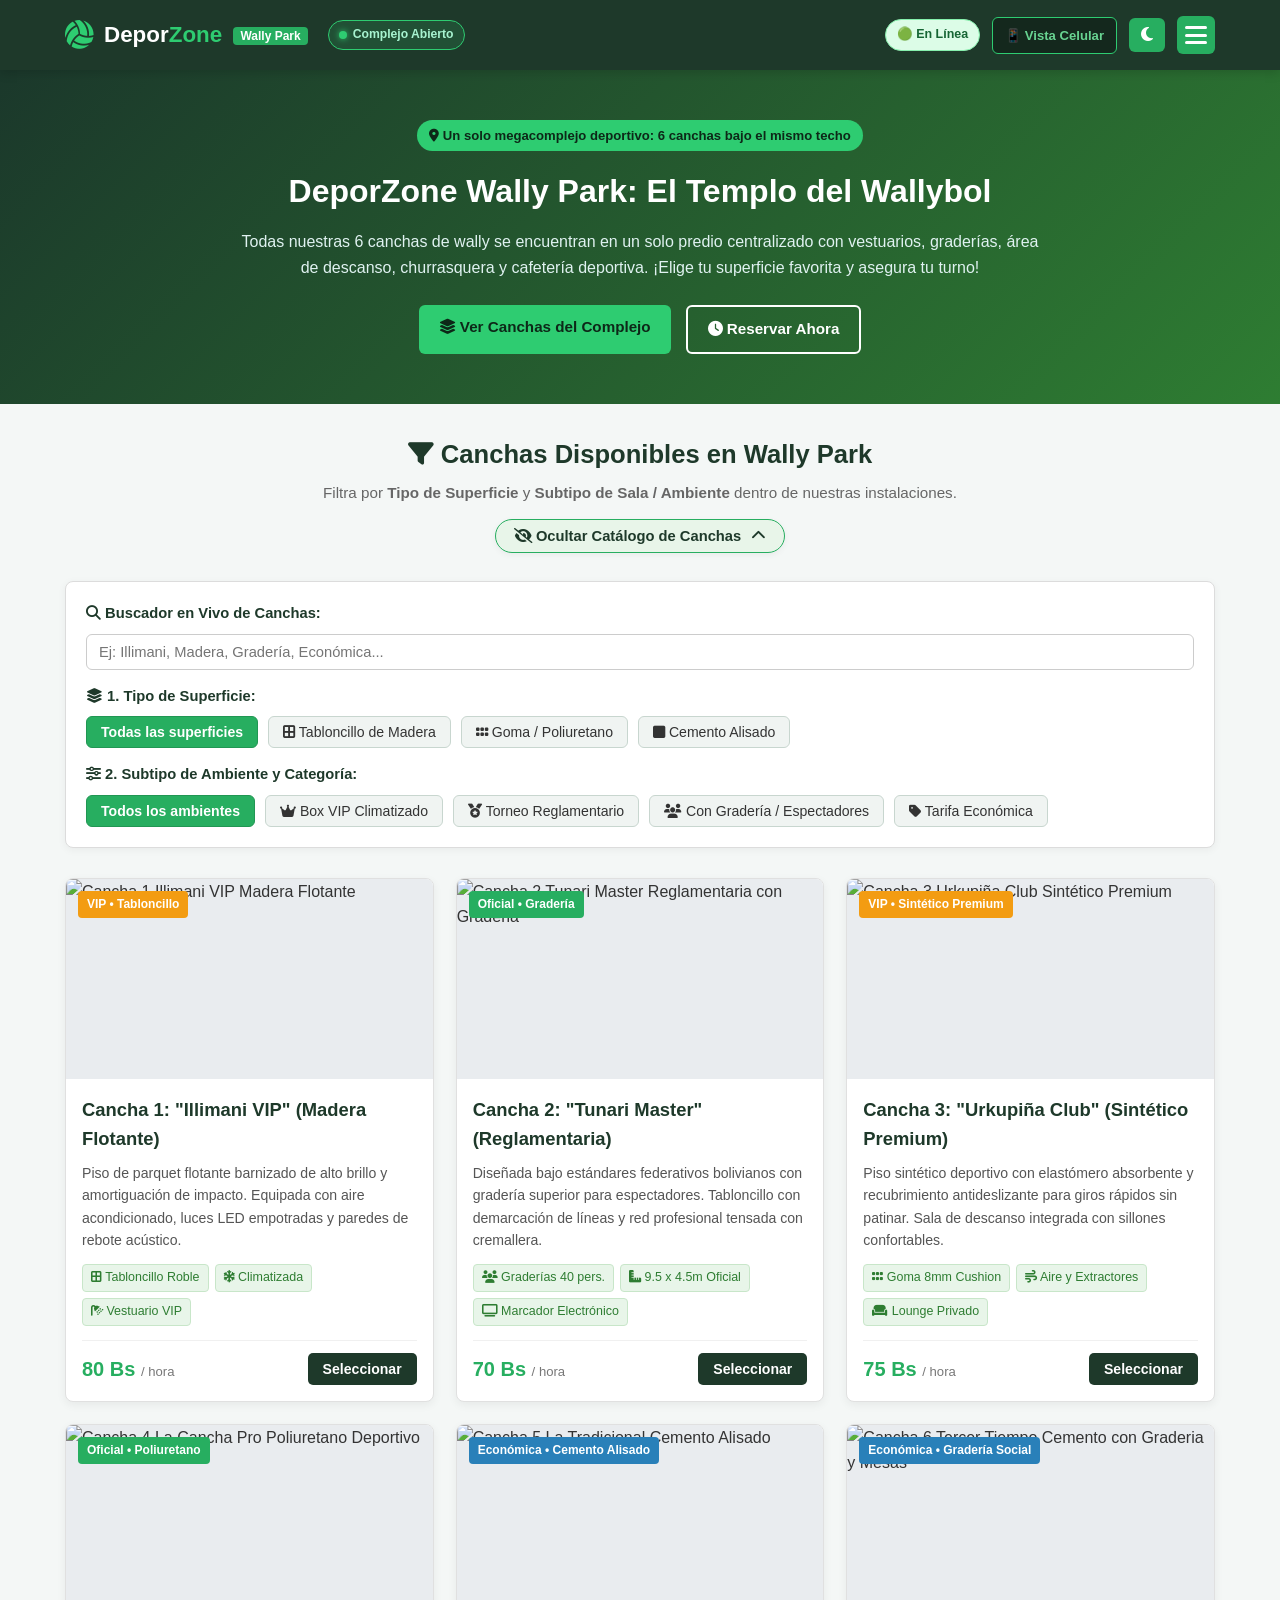
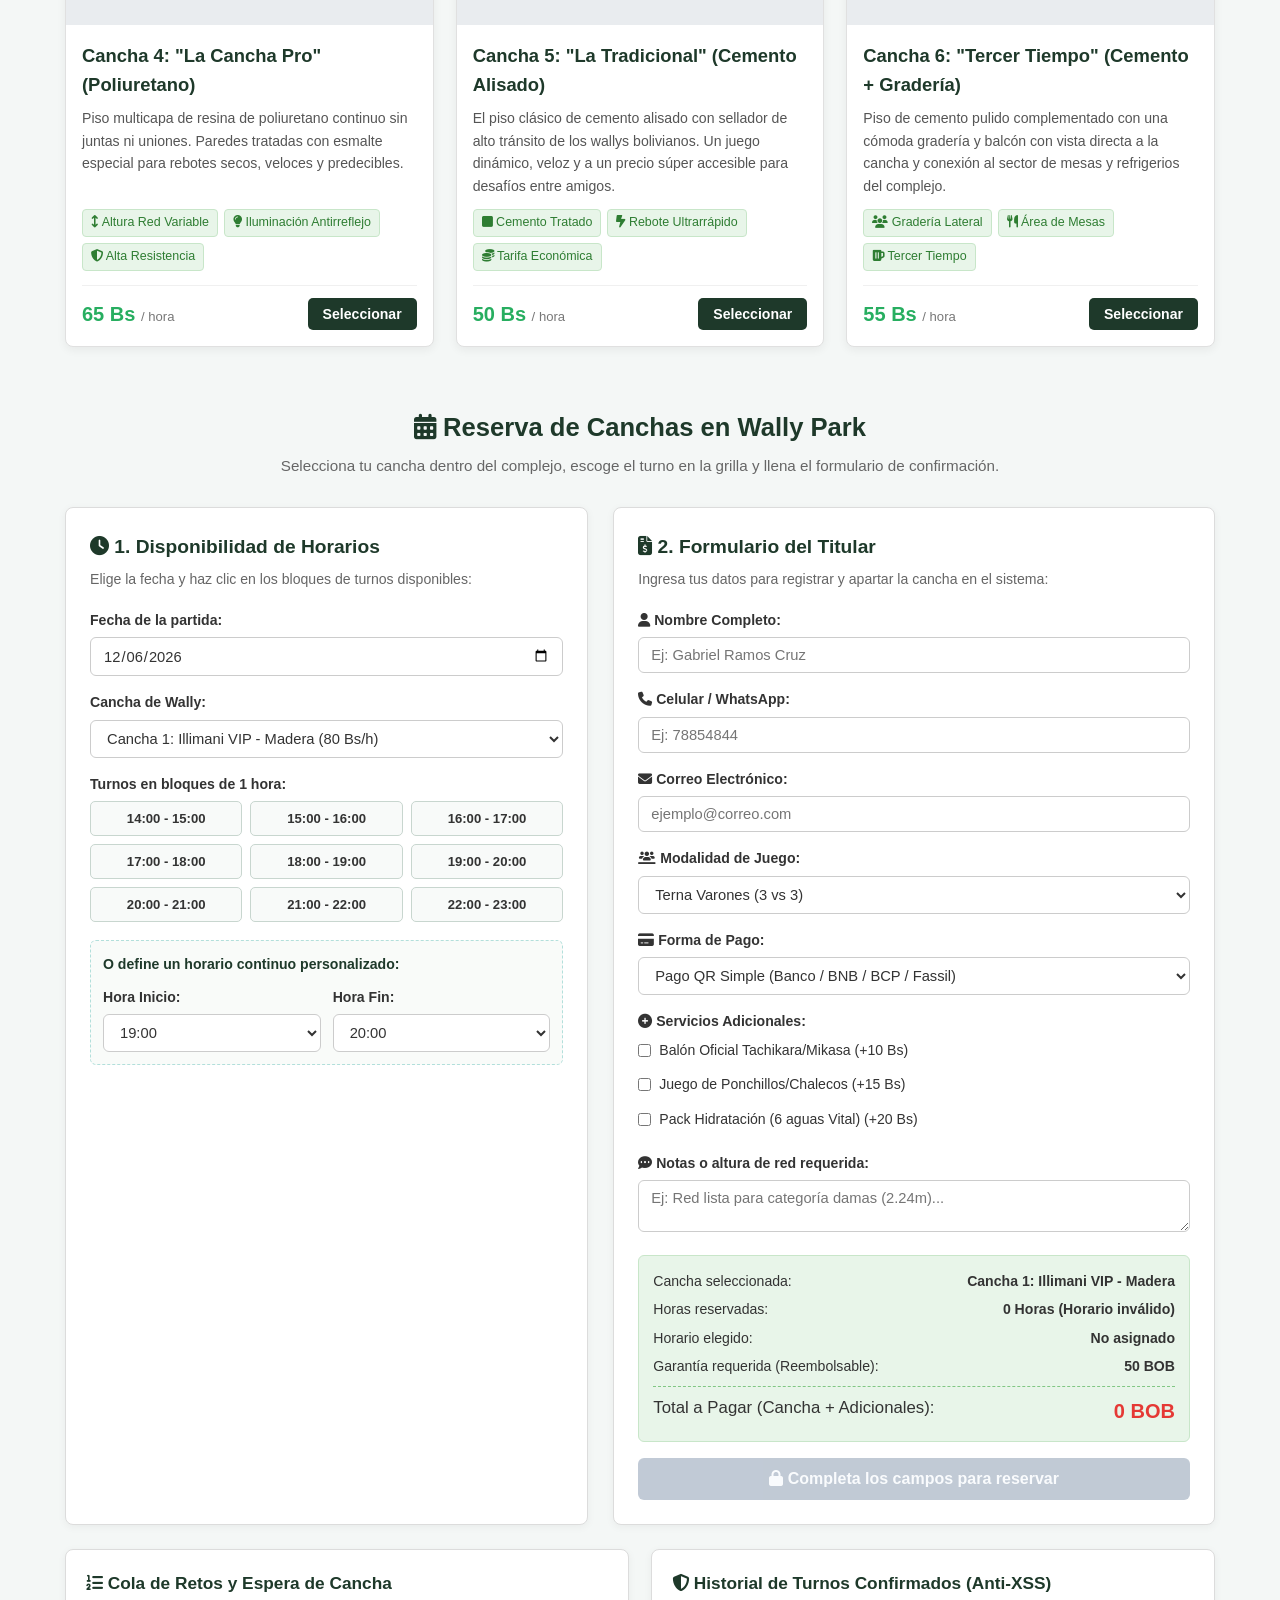
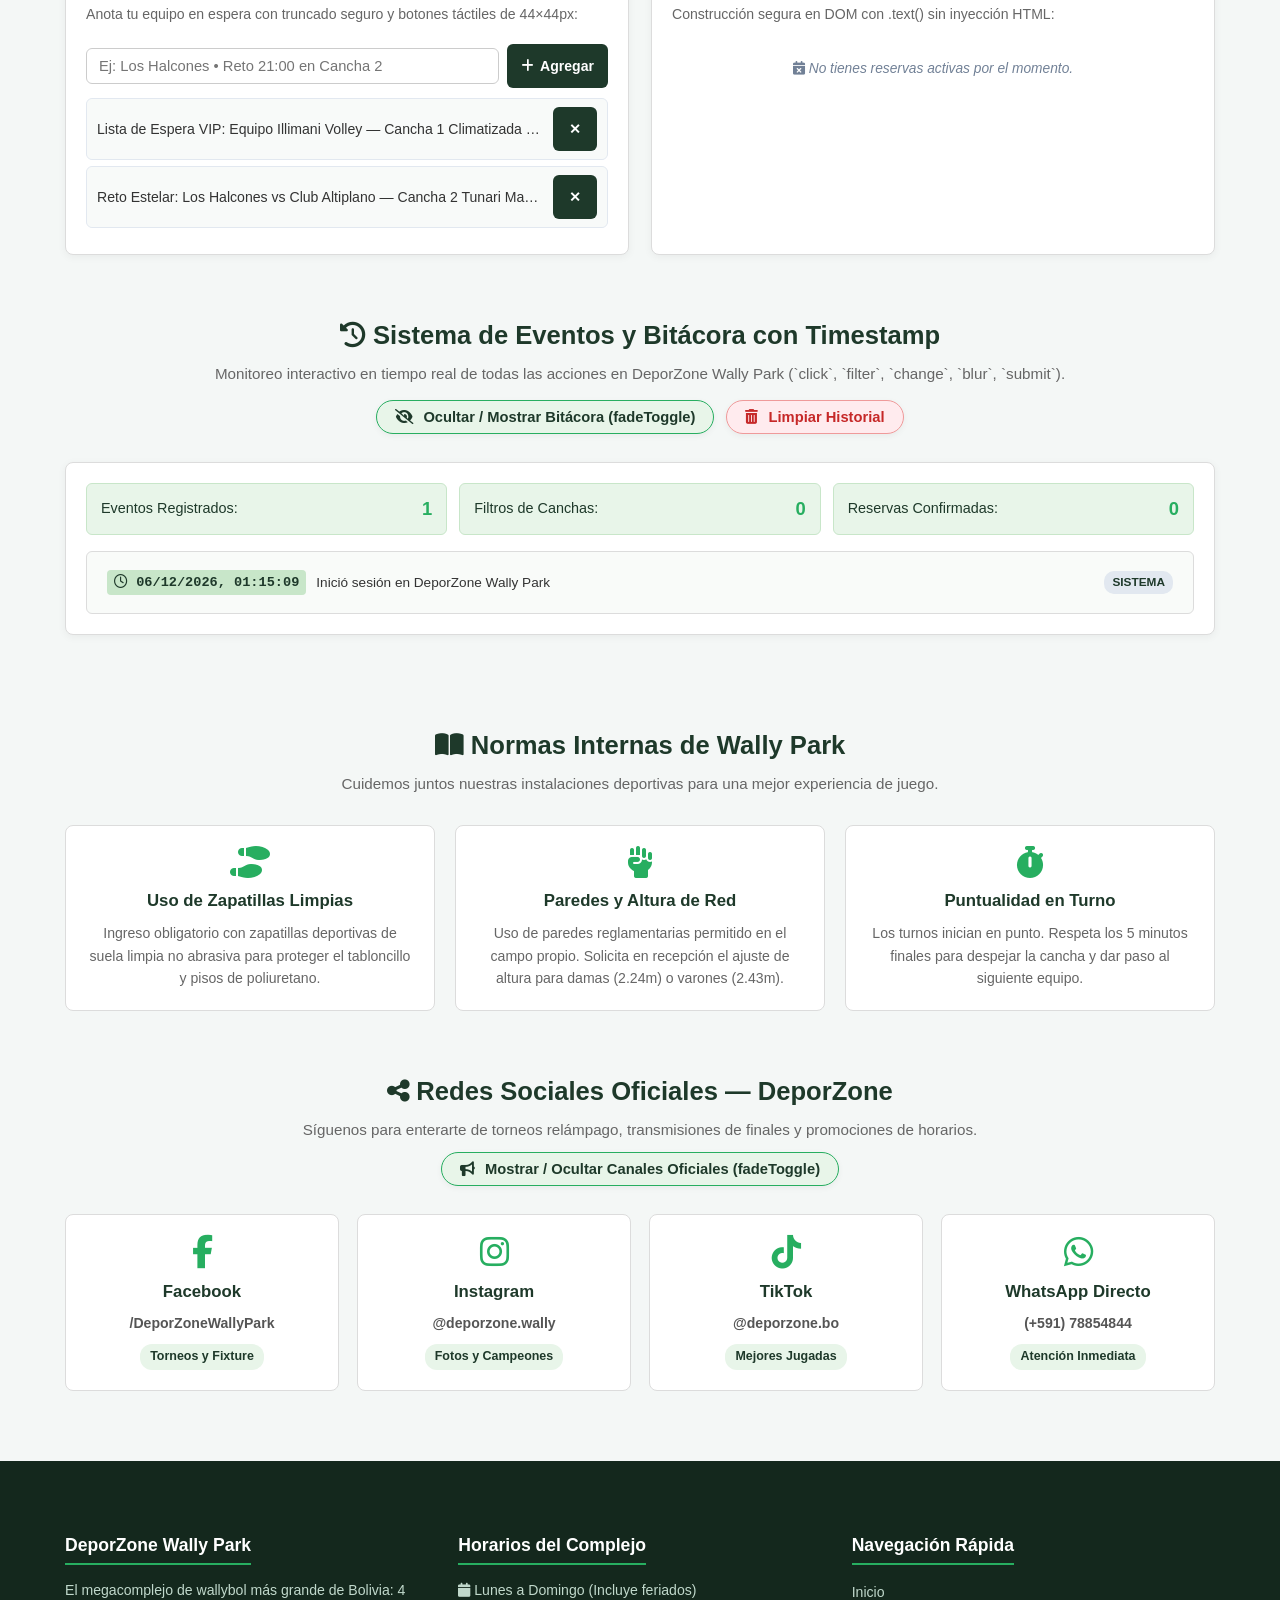
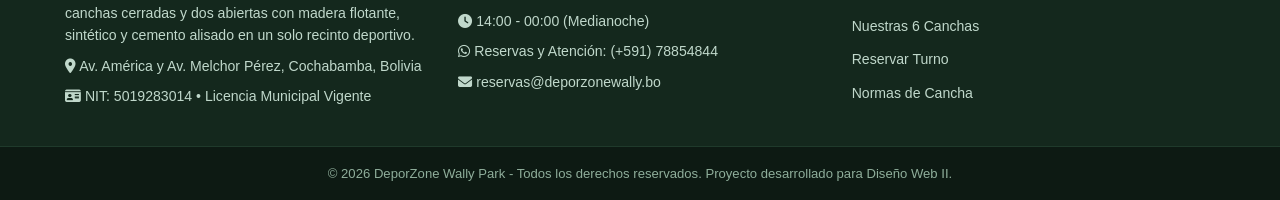
==== commit 07962b6b: "fix: autocorreccion y bloqueo inmediato de fechas futuras" ====
--- a/index.html
+++ b/index.html
@@ -776,7 +776,7 @@
 
   <!-- Scripts: jQuery y script de interacciones -->
   <script src="https://code.jquery.com/jquery-3.7.1.min.js"></script>
-  <script src="script.js"></script>
+  <script src="script.js?v=6"></script>
 </body>
 
 </html>
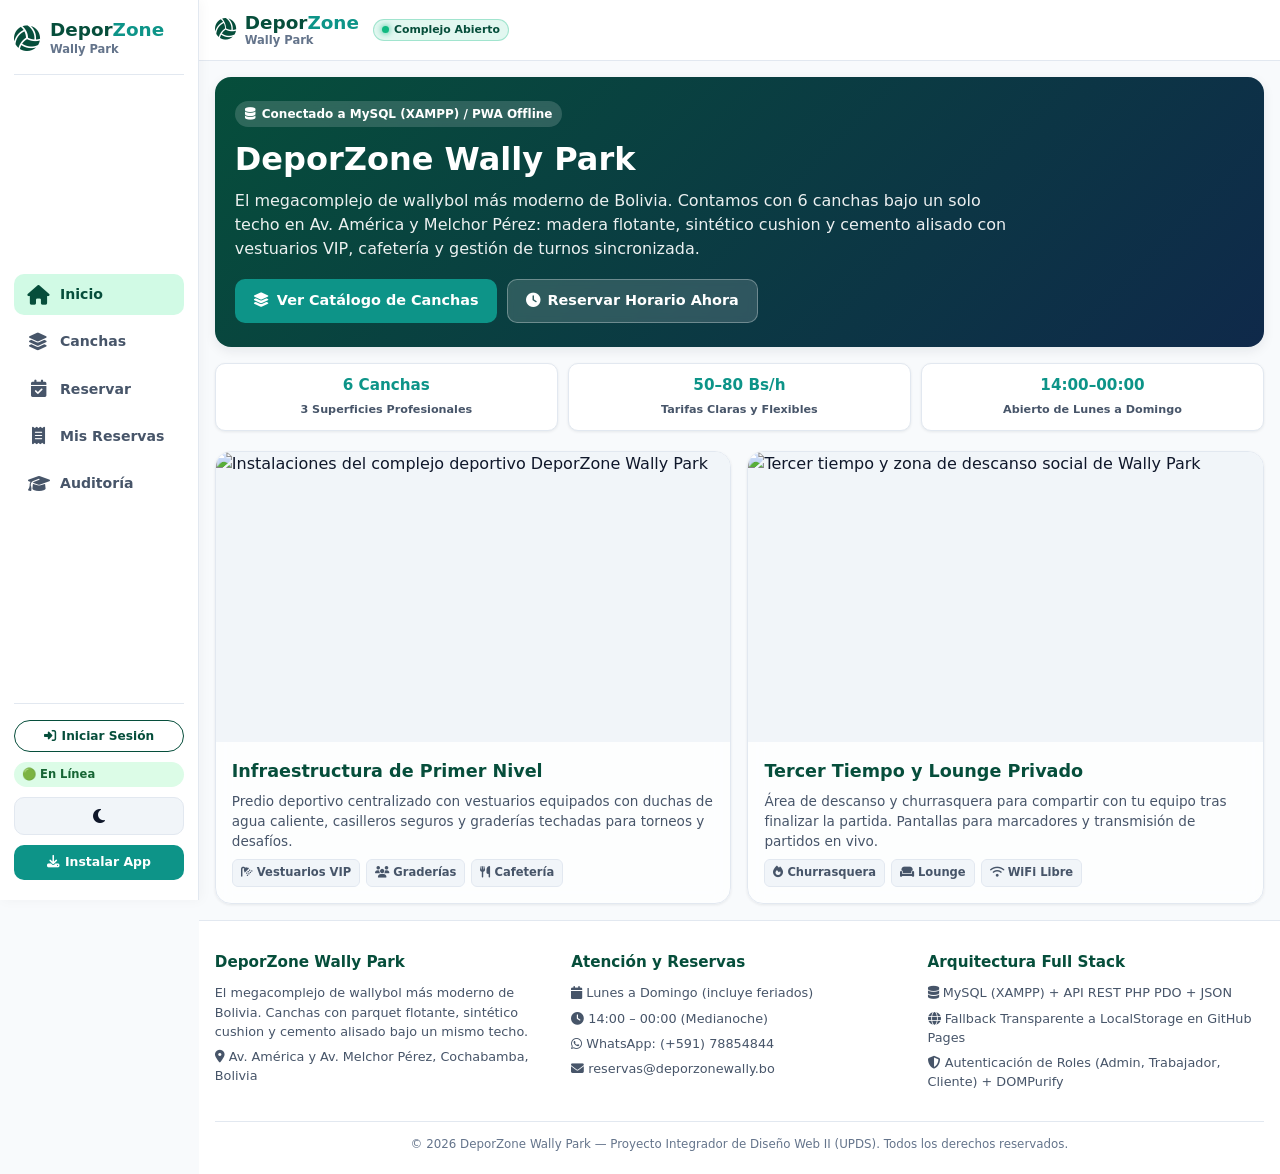
==== commit c5bd3667: "Integracion de API PHP, base de datos MySQL y mejoras de interfaz" ====
--- a/index.html
+++ b/index.html
@@ -4,729 +4,1225 @@
 <head>
   <meta charset="UTF-8">
   <meta name="viewport" content="width=device-width, initial-scale=1.0">
-  <meta name="theme-color" content="#1e392a">
-  <meta name="description" content="DeporZone Wally Park — Complejo Deportivo de Wallybol con 6 canchas y soporte PWA Offline-First.">
-  <title>DeporZone Wally Park - Complejo Deportivo de Wallybol</title>
-
-  <!-- Redirección Automática Inmediata: Celulares y Tablets -> mobile.html -->
-  <script>
-    (function () {
-      try {
-        var params = new URLSearchParams(window.location.search);
-        var vistaParam = params.get('vista');
-        if (vistaParam === 'pc') {
-          sessionStorage.setItem('deporzone_vista', 'pc');
-          return;
-        }
-        if (sessionStorage.getItem('deporzone_vista') === 'pc') {
-          return;
-        }
-        var ua = (navigator.userAgent || navigator.vendor || window.opera || '').toLowerCase();
-        var esMovilTabletUA = /android|webos|iphone|ipad|ipod|blackberry|iemobile|opera mini|mobile|tablet|silk|kindle/i.test(ua);
-        var esIPadOS = (navigator.platform === 'MacIntel' && navigator.maxTouchPoints > 1);
-        var tieneTouch = (navigator.maxTouchPoints > 0) || ('ontouchstart' in window) || (window.matchMedia && window.matchMedia('(pointer: coarse)').matches);
-        var ancho = Math.min(window.innerWidth || 9999, (window.screen && window.screen.width) || 9999);
-        var esMovilTablet = esMovilTabletUA || esIPadOS || (tieneTouch && ancho <= 1024);
-
-        if (esMovilTablet) {
-          window.location.replace('mobile.html' + window.location.search + window.location.hash);
-        }
-      } catch (e) {
-        console.error('Error en redirección automática:', e);
-      }
-    })();
-  </script>
-
-  <!-- Manifiesto PWA e ícono para instalación móvil -->
+  <meta name="theme-color" content="#064e3b">
+  <meta name="description" content="DeporZone Wally Park — Megacomplejo Deportivo de Wallybol con 6 canchas, reservas en MySQL (XAMPP), autenticación con roles y soporte PWA Offline-First.">
+  <title>DeporZone Wally Park — Megacomplejo Deportivo de Wallybol</title>
+
+  <!-- Manifiesto PWA e Iconos -->
   <link rel="manifest" href="manifest.json">
-  <!-- Enlace a la hoja de estilos CSS -->
-  <link rel="stylesheet" href="styles.css">
-  <!-- Font Awesome para iconos temáticos de deportes, interfaz y controles -->
+  
+  <!-- Hoja de Estilos CSS Adaptable Mobile-First (v11) -->
+  <link rel="stylesheet" href="styles.css?v=11">
+
+  <!-- Font Awesome para Iconografía Temática -->
   <link rel="stylesheet" href="https://cdnjs.cloudflare.com/ajax/libs/font-awesome/6.5.0/css/all.min.css">
+
+  <!-- DOMPurify para Sanitización y Seguridad Anti-XSS -->
+  <script src="https://cdn.jsdelivr.net/npm/dompurify@3.1.6/dist/purify.min.js"></script>
 </head>
 
 <body class="theme-light">
 
-  <!-- ==========================================
-       0. BANNER DE DETECCIÓN MÓVIL (VISTA CELULAR)
-       ========================================== -->
-  <div id="bannerDeteccionMovil" class="banner-deteccion-movil">
-    <span><i class="fa-solid fa-mobile-screen-button"></i> Dispositivo móvil detectado: prueba la vista compacta sin scroll.</span>
-    <a href="mobile.html?vista=mobile" class="btn-cambio-vista">📱 Abrir Vista Celular</a>
-  </div>
-
-  <!-- ==========================================
-       1. ENCABEZADO Y MENÚ HAMBURGUESA + MODO OSCURO/CLARO
-       ========================================== -->
-  <header id="main-header">
-    <div class="header-container">
-
-      <!-- Logotipo de la Entidad: DeporZone Wally Park -->
-      <div class="logo-box">
-        <span class="logo-icon"><i class="fa-solid fa-volleyball"></i></span>
-        <h1 class="brand-title">Depor<span>Zone</span> <small class="brand-sub">Wally Park</small></h1>
-        <!-- Indicador de Estado UI (Requerimiento Maquetación UI Viernes) -->
-        <div class="status-indicator-badge">
-          <span class="status-dot"></span>
-          <span class="status-text">Complejo Abierto</span>
+  <!-- ==========================================================
+       CONTENEDOR PRINCIPAL RESPONSIVO (UN SOLO CÓDIGO BASE)
+       - Mobile Portrait: Layout en columna con dock inferior fijo
+       - Desktop / Landscape: Layout en fila con dock lateral izquierdo
+       ========================================================== -->
+  <div class="contenedor-app">
+
+    <!-- BARRA DE NAVEGACIÓN Y ACCIONES (DOCK ADAPTABLE) -->
+    <nav class="dock-acciones" aria-label="Navegación principal de DeporZone">
+      
+      <!-- Marca en barra lateral (visible en desktop/landscape) -->
+      <div class="dock-acciones__brand">
+        <span class="dock-acciones__logo-icon"><i class="fa-solid fa-volleyball"></i></span>
+        <div class="dock-acciones__brand-text">
+          <span class="dock-acciones__title">Depor<span>Zone</span></span>
+          <span class="dock-acciones__subtitle">Wally Park</span>
         </div>
       </div>
 
-      <!-- Barra de navegación con Menú Hamburguesa -->
-      <nav id="navbar" class="nav-menu">
-        <ul class="nav-links">
-          <li><a href="#hero-section" class="nav-link active"><i class="fa-solid fa-house"></i> Inicio</a></li>
-          <li><a href="#filter-section" class="nav-link"><i class="fa-solid fa-filter"></i> Nuestras Canchas</a></li>
-          <li><a href="#booking-section" class="nav-link"><i class="fa-solid fa-calendar-check"></i> Reservar Turno</a>
-          </li>
-          <li><a href="#event-log-section" class="nav-link"><i class="fa-solid fa-clock-rotate-left"></i> Bitácora Timestamp</a></li>
-          <li><a href="#rules-section" class="nav-link"><i class="fa-solid fa-book-open"></i> Reglamento</a></li>
-          <li><a href="#social-section" class="nav-link"><i class="fa-solid fa-share-nodes"></i> Redes Sociales</a></li>
-          <li><a href="#contact-section" class="nav-link"><i class="fa-solid fa-map-location-dot"></i> Complejo
-              Central</a></li>
-          <li><a href="mobile.html?vista=mobile" class="nav-link"><i class="fa-solid fa-mobile-screen-button"></i> Vista Celular</a></li>
-        </ul>
-      </nav>
-
-      <!-- Acciones de cabecera: Estado Red PWA, Vista Celular, Modo Oscuro/Claro e Hidratación SSR -->
-      <div id="contenedorMenu" class="header-actions" data-hidratado="false">
-        <span id="estadoRed" class="estado-red-badge">🟢 En Línea</span>
-        <a href="mobile.html?vista=mobile" class="btn-cambio-vista" title="Cambiar a Vista Celular">📱 Vista Celular</a>
-        <!-- Función: Modo Oscuro / Claro -->
-        <button id="theme-toggle-btn" class="action-btn theme-btn btn-hidratable" data-hidratado="false" aria-label="Cambiar tema claro/oscuro"
-          title="Cambiar tema claro/oscuro">
+      <!-- Enlaces / Pestañas principales segmentadas por Rol (RBAC) -->
+      <div class="dock-acciones__items" role="tablist">
+        <!-- ROL CLIENTE -->
+        <button type="button" class="dock-acciones__btn active" data-tab="tab-inicio" data-roles="cliente" role="tab" aria-selected="true" aria-label="Ir a Inicio y Portada">
+          <i class="fa-solid fa-house"></i>
+          <span>Inicio</span>
+        </button>
+        <button type="button" class="dock-acciones__btn" data-tab="tab-canchas" data-roles="cliente" role="tab" aria-selected="false" aria-label="Ir al Catálogo de Canchas">
+          <i class="fa-solid fa-layer-group"></i>
+          <span>Canchas</span>
+        </button>
+        <button type="button" class="dock-acciones__btn" data-tab="tab-reservar" data-roles="cliente" role="tab" aria-selected="false" aria-label="Ir al Sistema de Reservas">
+          <i class="fa-solid fa-calendar-check"></i>
+          <span>Reservar</span>
+        </button>
+        <button type="button" class="dock-acciones__btn" data-tab="tab-mis-reservas" data-roles="cliente" role="tab" aria-selected="false" aria-label="Ir a Mis Reservas">
+          <i class="fa-solid fa-receipt"></i>
+          <span>Mis Reservas</span>
+        </button>
+
+        <!-- ROL TRABAJADOR -->
+        <button type="button" class="dock-acciones__btn" data-tab="tab-trabajador-agenda" data-roles="trabajador" role="tab" aria-selected="false" aria-label="Ir a Agenda Operativa del Día" style="display: none;">
+          <i class="fa-solid fa-clipboard-list"></i>
+          <span>Agenda del Día</span>
+        </button>
+        <button type="button" class="dock-acciones__btn" data-tab="tab-trabajador-canchas" data-roles="trabajador" role="tab" aria-selected="false" aria-label="Ir a Estado de Canchas en Vivo" style="display: none;">
+          <i class="fa-solid fa-table-cells-large"></i>
+          <span>Estado Canchas</span>
+        </button>
+
+        <!-- ROL ADMIN -->
+        <button type="button" class="dock-acciones__btn" data-tab="tab-admin-kpi" data-roles="admin" role="tab" aria-selected="false" aria-label="Ir a Dashboard de Rendimiento Gerencial" style="display: none;">
+          <i class="fa-solid fa-chart-pie"></i>
+          <span>Dashboard KPI</span>
+        </button>
+        <button type="button" class="dock-acciones__btn" data-tab="tab-admin-canchas" data-roles="admin" role="tab" aria-selected="false" aria-label="Ir a Gestión de Canchas y Tarifas" style="display: none;">
+          <i class="fa-solid fa-sliders"></i>
+          <span>Gestión Canchas</span>
+        </button>
+        <button type="button" class="dock-acciones__btn" data-tab="tab-admin-historial" data-roles="admin" role="tab" aria-selected="false" aria-label="Ir al Historial Global de Reservas" style="display: none;">
+          <i class="fa-solid fa-table-list"></i>
+          <span>Historial Global</span>
+        </button>
+
+        <!-- AUDITORÍA (COMPARTIDA EN LOS 3 ROLES) -->
+        <button type="button" class="dock-acciones__btn" data-tab="tab-info" data-roles="cliente trabajador admin" role="tab" aria-selected="false" aria-label="Ir a Auditoría y Simulaciones UPDS">
+          <i class="fa-solid fa-graduation-cap"></i>
+          <span>Auditoría</span>
+        </button>
+      </div>
+
+      <!-- Pie del dock (acciones de estado, login, tema e instalación PWA) -->
+      <div class="dock-acciones__footer">
+        
+        <!-- Control de Autenticación en Dock (Desktop) -->
+        <div class="auth-dock-box">
+          <button type="button" id="btnAbrirLoginDock" class="btn btn-login-trigger" style="width: 100%;">
+            <i class="fa-solid fa-right-to-bracket"></i> <span>Iniciar Sesión</span>
+          </button>
+          <div id="userProfileBadgeDock" class="user-profile-badge" style="display: none; width: 100%;">
+            <span class="user-avatar-icon"><i class="fa-solid fa-user-circle"></i></span>
+            <div class="user-info-text">
+              <strong id="userDisplayNameDock">Usuario</strong>
+              <span id="userRoleBadgeDock" class="user-role-tag">Cliente</span>
+            </div>
+            <button type="button" id="btnCerrarSesionDock" class="btn-logout" aria-label="Cerrar sesión" title="Cerrar sesión">
+              <i class="fa-solid fa-right-from-bracket"></i>
+            </button>
+          </div>
+        </div>
+
+        <span id="estadoRed" class="estado-red-badge" role="status">🟢 En Línea</span>
+        <button type="button" id="theme-toggle-btn" class="action-btn theme-btn" aria-label="Cambiar tema claro u oscuro" title="Cambiar tema claro / oscuro">
           <i class="fa-solid fa-moon icon-moon"></i>
           <i class="fa-solid fa-sun icon-sun" style="display: none;"></i>
         </button>
-
-        <!-- Función: Botón Menú Hamburguesa -->
-        <button id="hamburger-btn" class="action-btn hamburger-btn btn-hidratable" data-hidratado="false" aria-label="Abrir menú de navegación">
-          <span class="bar bar-1"></span>
-          <span class="bar bar-2"></span>
-          <span class="bar bar-3"></span>
+        <button type="button" id="btnInstalarPWA" class="btn-instalar-pwa" hidden aria-label="Instalar DeporZone en tu dispositivo">
+          <i class="fa-solid fa-download"></i> Instalar App
         </button>
       </div>
 
+    </nav>
+
+    <!-- ÁREA DE CONTENIDO DINÁMICO -->
+    <div class="area-contenido">
+
+      <!-- CABECERA SUPERIOR (HEADER COMPACTO) -->
+      <header class="app-header">
+        <div class="app-header__brand">
+          <span class="app-header__icon"><i class="fa-solid fa-volleyball"></i></span>
+          <h1 class="app-header__title">Depor<span>Zone</span> <small>Wally Park</small></h1>
+          <div class="status-indicator-badge">
+            <span class="status-dot"></span>
+            <span class="status-text">Complejo Abierto</span>
+          </div>
+        </div>
+
+        <div class="app-header__actions">
+          
+          <!-- Control de Autenticación / Perfil de Usuario en Header (Móvil y Escritorio) -->
+          <div class="auth-header-box">
+            <button type="button" id="btnAbrirLogin" class="btn btn-login-trigger" aria-label="Iniciar sesión con cuenta de DeporZone">
+              <i class="fa-solid fa-right-to-bracket"></i> <span>Iniciar Sesión</span>
+            </button>
+            <div id="userProfileBadge" class="user-profile-badge" style="display: none;">
+              <span class="user-avatar-icon"><i class="fa-solid fa-user-circle"></i></span>
+              <div class="user-info-text">
+                <strong id="userDisplayName">Usuario</strong>
+                <span id="userRoleBadge" class="user-role-tag">Cliente</span>
+              </div>
+              <button type="button" id="btnCerrarSesion" class="btn-logout" aria-label="Cerrar sesión" title="Cerrar sesión">
+                <i class="fa-solid fa-right-from-bracket"></i>
+              </button>
+            </div>
+          </div>
+
+          <span id="estadoRedHeader" class="estado-red-badge" role="status">🟢 En Línea</span>
+          <button type="button" id="theme-toggle-btn-top" class="action-btn theme-btn" aria-label="Cambiar tema claro u oscuro">
+            <i class="fa-solid fa-moon icon-moon"></i>
+            <i class="fa-solid fa-sun icon-sun" style="display: none;"></i>
+          </button>
+          <button type="button" id="btnInstalarPWATop" class="btn-instalar-pwa" hidden aria-label="Instalar Aplicación">
+            <i class="fa-solid fa-download"></i>
+          </button>
+        </div>
+      </header>
+
+      <!-- CONTENIDO PRINCIPAL ADAPTABLE -->
+      <main class="app-main">
+
+        <!-- ==========================================
+             1. SECCIÓN INICIO Y COMPLEJO
+             ========================================== -->
+        <section id="tab-inicio" class="panel-tab active" data-roles="cliente" aria-labelledby="heading-inicio">
+          
+          <div class="hero-card">
+            <span class="hero-badge"><i class="fa-solid fa-database"></i> Conectado a MySQL (XAMPP) / PWA Offline</span>
+            <h2 id="heading-inicio" class="hero-title">DeporZone Wally Park</h2>
+            <p class="hero-desc">
+              El megacomplejo de wallybol más moderno de Bolivia. Contamos con 6 canchas bajo un solo techo en Av. América y Melchor Pérez: madera flotante, sintético cushion y cemento alisado con vestuarios VIP, cafetería y gestión de turnos sincronizada.
+            </p>
+            <div class="hero-cta-group">
+              <button type="button" class="btn btn-primary btn-go-tab" data-tab="tab-canchas">
+                <i class="fa-solid fa-layer-group"></i> Ver Catálogo de Canchas
+              </button>
+              <button type="button" class="btn btn-secondary btn-go-tab" data-tab="tab-reservar">
+                <i class="fa-solid fa-clock"></i> Reservar Horario Ahora
+              </button>
+            </div>
+          </div>
+
+          <!-- Métricas y Estadísticas en 3 Bloques -->
+          <div class="stats-row">
+            <div class="stat-pill">
+              <strong>6 Canchas</strong>
+              <span>3 Superficies Profesionales</span>
+            </div>
+            <div class="stat-pill">
+              <strong>50–80 Bs/h</strong>
+              <span>Tarifas Claras y Flexibles</span>
+            </div>
+            <div class="stat-pill">
+              <strong>14:00–00:00</strong>
+              <span>Abierto de Lunes a Domingo</span>
+            </div>
+          </div>
+
+          <!-- Tarjetas Destacadas del Complejo Centralizado (Grid Responsivo) -->
+          <div class="complejo-grid">
+            <article class="complejo-card">
+              <div class="complejo-card__media">
+                <img src="https://encrypted-tbn0.gstatic.com/images?q=tbn:ANd9GcSynNVw4Pknx8IKiuVaS049pU2kDSclZXIe0WyWRkcCuNel-coOWjTVBzOW&s=10"
+                  alt="Instalaciones del complejo deportivo DeporZone Wally Park" class="complejo-card__img" width="480" height="270" loading="lazy">
+              </div>
+              <div class="complejo-card__body">
+                <h3>Infraestructura de Primer Nivel</h3>
+                <p>Predio deportivo centralizado con vestuarios equipados con duchas de agua caliente, casilleros seguros y graderías techadas para torneos y desafíos.</p>
+                <div class="badge-list">
+                  <span class="badge-item"><i class="fa-solid fa-shower"></i> Vestuarios VIP</span>
+                  <span class="badge-item"><i class="fa-solid fa-users"></i> Graderías</span>
+                  <span class="badge-item"><i class="fa-solid fa-utensils"></i> Cafetería</span>
+                </div>
+              </div>
+            </article>
+
+            <article class="complejo-card">
+              <div class="complejo-card__media">
+                <img src="https://pavipor.com/wp-content/uploads/2019/12/pavipor-pista-voleibol-17.jpg"
+                  alt="Tercer tiempo y zona de descanso social de Wally Park" class="complejo-card__img" width="480" height="270" loading="lazy">
+              </div>
+              <div class="complejo-card__body">
+                <h3>Tercer Tiempo y Lounge Privado</h3>
+                <p>Área de descanso y churrasquera para compartir con tu equipo tras finalizar la partida. Pantallas para marcadores y transmisión de partidos en vivo.</p>
+                <div class="badge-list">
+                  <span class="badge-item"><i class="fa-solid fa-fire"></i> Churrasquera</span>
+                  <span class="badge-item"><i class="fa-solid fa-couch"></i> Lounge</span>
+                  <span class="badge-item"><i class="fa-solid fa-wifi"></i> WiFi Libre</span>
+                </div>
+              </div>
+            </article>
+          </div>
+
+        </section>
+
+        <!-- ==========================================
+             2. SECCIÓN CATÁLOGO DE CANCHAS Y FILTRADO
+             ========================================== -->
+        <section id="tab-canchas" class="panel-tab" data-roles="cliente" aria-labelledby="heading-canchas">
+          
+          <div class="section-header">
+            <h2 id="heading-canchas"><i class="fa-solid fa-filter"></i> Nuestras 6 Canchas de Wallybol</h2>
+            <p>Filtra por tipo de superficie, ambiente o busca por nombre en vivo.</p>
+            
+            <button type="button" id="toggle-catalog-btn" class="accordion-toggle-btn" aria-expanded="true">
+              <span class="toggle-text"><i class="fa-solid fa-eye-slash"></i> Ocultar Controles de Filtro</span>
+              <i class="fa-solid fa-chevron-up toggle-icon"></i>
+            </button>
+          </div>
+
+          <!-- Controles de Filtros Colapsables -->
+          <div id="catalog-collapsible-wrapper" class="filter-controls-card">
+            
+            <div class="filter-group">
+              <label for="searchCancha" class="filter-title"><i class="fa-solid fa-magnifying-glass"></i> Buscador en Vivo:</label>
+              <input type="text" id="searchCancha" class="search-cancha-input" placeholder="Ej: Illimani, Tunari, Madera, Sintético, Cemento...">
+            </div>
+
+            <div class="filter-group">
+              <span class="filter-title"><i class="fa-solid fa-layer-group"></i> 1. Tipo de Superficie:</span>
+              <div class="filter-buttons-wrapper" id="type-filter-buttons">
+                <button type="button" class="filter-btn type-btn active" data-type="all">Todas las superficies</button>
+                <button type="button" class="filter-btn type-btn" data-type="madera"><i class="fa-solid fa-border-all"></i> Tabloncillo Madera</button>
+                <button type="button" class="filter-btn type-btn" data-type="sintetico"><i class="fa-solid fa-grip"></i> Goma / Poliuretano</button>
+                <button type="button" class="filter-btn type-btn" data-type="cemento-pulido"><i class="fa-solid fa-square"></i> Cemento Alisado</button>
+              </div>
+            </div>
+
+            <div class="filter-group">
+              <span class="filter-title"><i class="fa-solid fa-sliders"></i> 2. Subtipo y Ambiente:</span>
+              <div class="filter-buttons-wrapper" id="subtype-filter-buttons">
+                <button type="button" class="filter-btn subtype-btn active" data-subtype="all">Todos los ambientes</button>
+                <button type="button" class="filter-btn subtype-btn" data-subtype="vip"><i class="fa-solid fa-crown"></i> Box VIP Climatizado</button>
+                <button type="button" class="filter-btn subtype-btn" data-subtype="oficial"><i class="fa-solid fa-medal"></i> Torneo Reglamentario</button>
+                <button type="button" class="filter-btn subtype-btn" data-subtype="graderia"><i class="fa-solid fa-users"></i> Con Gradería</button>
+                <button type="button" class="filter-btn subtype-btn" data-subtype="economica"><i class="fa-solid fa-tag"></i> Tarifa Económica</button>
+              </div>
+            </div>
+
+          </div>
+
+          <!-- Grilla Responsiva de Canchas con CSS Grid repeat(auto-fit, minmax(240px, 1fr)) -->
+          <div class="courts-grid" id="courts-container">
+
+            <!-- Cancha 1: Madera VIP (C1) -->
+            <article class="cancha-card" data-cancha-id="C1" data-type="madera" data-subtype="vip oficial">
+              <span class="cancha-card__badge cancha-card__badge--vip">VIP • Tabloncillo</span>
+              <div class="cancha-card__imagen-wrap">
+                <img src="https://encrypted-tbn0.gstatic.com/images?q=tbn:ANd9GcSynNVw4Pknx8IKiuVaS049pU2kDSclZXIe0WyWRkcCuNel-coOWjTVBzOW&s=10"
+                  alt="Cancha 1 Illimani VIP de tabloncillo de roble flotante" class="cancha-card__imagen" width="480" height="270" loading="lazy">
+              </div>
+              <div class="cancha-card__cuerpo">
+                <h4 class="cancha-card__titulo">Cancha 1: "Illimani VIP" (Madera Flotante)</h4>
+                <p class="cancha-card__desc">Piso de parquet flotante barnizado con absorción de impacto articular. Incluye aire acondicionado, luces LED antirreflejo y paredes acústicas.</p>
+                <div class="cancha-card__tags">
+                  <span class="cancha-card__tag"><i class="fa-solid fa-border-all"></i> Roble Flotante</span>
+                  <span class="cancha-card__tag"><i class="fa-solid fa-snowflake"></i> Climatizada</span>
+                  <span class="cancha-card__tag"><i class="fa-solid fa-shower"></i> Vestuario VIP</span>
+                </div>
+                <div class="cancha-card__pie">
+                  <div class="cancha-card__precio">
+                    <span class="cancha-card__precio-val" id="precio-card-C1">80 Bs</span>
+                    <span class="cancha-card__precio-tiempo">/ hora</span>
+                  </div>
+                  <div class="cancha-card__acciones">
+                    <button type="button" class="cancha-card__boton btn-admin-cancha" data-court-id="C1" style="display: none;" title="Editar tarifa o estado (Rol Admin)">
+                      <i class="fa-solid fa-gear"></i>
+                    </button>
+                    <button type="button" class="cancha-card__boton btn-simular" aria-label="Simular estado interactivo de Cancha 1">
+                      <i class="fa-solid fa-wand-magic-sparkles"></i> Simular
+                    </button>
+                    <button type="button" class="cancha-card__boton cancha-card__boton--destacado btn-select-court"
+                      data-court-id="C1" data-court-name="Cancha 1: Illimani VIP (Madera)" data-court-price="80">
+                      Seleccionar
+                    </button>
+                  </div>
+                </div>
+              </div>
+            </article>
+
+            <!-- Cancha 2: Madera Reglamentaria (C2) -->
+            <article class="cancha-card" data-cancha-id="C2" data-type="madera" data-subtype="oficial graderia">
+              <span class="cancha-card__badge cancha-card__badge--oficial">Oficial • Gradería</span>
+              <div class="cancha-card__imagen-wrap">
+                <img src="https://encrypted-tbn0.gstatic.com/images?q=tbn:ANd9GcSY-D-_HsZdhlada8GdwfrBZOoO-czCgP3cNS3w-rJMGUQNea6ttR6maow&s=10"
+                  alt="Cancha 2 Tunari Master reglamentaria con gradería" class="cancha-card__imagen" width="480" height="270" loading="lazy">
+              </div>
+              <div class="cancha-card__cuerpo">
+                <h4 class="cancha-card__titulo">Cancha 2: "Tunari Master" (Reglamentaria)</h4>
+                <p class="cancha-card__desc">Diseñada bajo medidas oficiales de la Federación Boliviana de Wallybol. Posee gradería superior para 40 personas y marcador digital programable.</p>
+                <div class="cancha-card__tags">
+                  <span class="cancha-card__tag"><i class="fa-solid fa-users"></i> Gradería 40 pers.</span>
+                  <span class="cancha-card__tag"><i class="fa-solid fa-ruler-combined"></i> Medida Oficial</span>
+                  <span class="cancha-card__tag"><i class="fa-solid fa-tv"></i> Marcador Digital</span>
+                </div>
+                <div class="cancha-card__pie">
+                  <div class="cancha-card__precio">
+                    <span class="cancha-card__precio-val" id="precio-card-C2">70 Bs</span>
+                    <span class="cancha-card__precio-tiempo">/ hora</span>
+                  </div>
+                  <div class="cancha-card__acciones">
+                    <button type="button" class="cancha-card__boton btn-admin-cancha" data-court-id="C2" style="display: none;" title="Editar tarifa o estado (Rol Admin)">
+                      <i class="fa-solid fa-gear"></i>
+                    </button>
+                    <button type="button" class="cancha-card__boton btn-simular" aria-label="Simular estado interactivo de Cancha 2">
+                      <i class="fa-solid fa-wand-magic-sparkles"></i> Simular
+                    </button>
+                    <button type="button" class="cancha-card__boton cancha-card__boton--destacado btn-select-court"
+                      data-court-id="C2" data-court-name="Cancha 2: Tunari Master (Reglamentaria)" data-court-price="70">
+                      Seleccionar
+                    </button>
+                  </div>
+                </div>
+              </div>
+            </article>
+
+            <!-- Cancha 3: Sintético Cushion VIP (C3) -->
+            <article class="cancha-card" data-cancha-id="C3" data-type="sintetico" data-subtype="vip">
+              <span class="cancha-card__badge cancha-card__badge--vip">VIP • Sintético Cushion</span>
+              <div class="cancha-card__imagen-wrap">
+                <img src="https://encrypted-tbn0.gstatic.com/images?q=tbn:ANd9GcR8dFA2av4-Q3eQb_bnJjGCfuRhlub9YlY28jzLx2KG3zCNkglGAOrppY5f&s=10"
+                  alt="Cancha 3 Urkupiña Club con piso sintético cushion" class="cancha-card__imagen" width="480" height="270" loading="lazy">
+              </div>
+              <div class="cancha-card__cuerpo">
+                <h4 class="cancha-card__titulo">Cancha 3: "Urkupiña Club" (Sintético VIP)</h4>
+                <p class="cancha-card__desc">Piso de goma sintética multicapa con elastómero cushion antideslizante para aceleraciones y paradas rápidas. Sala lounge contigua con vista.</p>
+                <div class="cancha-card__tags">
+                  <span class="cancha-card__tag"><i class="fa-solid fa-grip"></i> Goma Cushion 8mm</span>
+                  <span class="cancha-card__tag"><i class="fa-solid fa-wind"></i> Extracción de Aire</span>
+                  <span class="cancha-card__tag"><i class="fa-solid fa-couch"></i> Lounge Privado</span>
+                </div>
+                <div class="cancha-card__pie">
+                  <div class="cancha-card__precio">
+                    <span class="cancha-card__precio-val" id="precio-card-C3">75 Bs</span>
+                    <span class="cancha-card__precio-tiempo">/ hora</span>
+                  </div>
+                  <div class="cancha-card__acciones">
+                    <button type="button" class="cancha-card__boton btn-admin-cancha" data-court-id="C3" style="display: none;" title="Editar tarifa o estado (Rol Admin)">
+                      <i class="fa-solid fa-gear"></i>
+                    </button>
+                    <button type="button" class="cancha-card__boton btn-simular" aria-label="Simular estado interactivo de Cancha 3">
+                      <i class="fa-solid fa-wand-magic-sparkles"></i> Simular
+                    </button>
+                    <button type="button" class="cancha-card__boton cancha-card__boton--destacado btn-select-court"
+                      data-court-id="C3" data-court-name="Cancha 3: Urkupiña Club (Sintético)" data-court-price="75">
+                      Seleccionar
+                    </button>
+                  </div>
+                </div>
+              </div>
+            </article>
+
+            <!-- Cancha 4: Poliuretano Oficial (C4) -->
+            <article class="cancha-card" data-cancha-id="C4" data-type="sintetico" data-subtype="oficial">
+              <span class="cancha-card__badge cancha-card__badge--oficial">Oficial • Poliuretano</span>
+              <div class="cancha-card__imagen-wrap">
+                <img src="https://encrypted-tbn0.gstatic.com/images?q=tbn:ANd9GcSK_9xtRNoisAcIvirAhiOFM_02TrD8qeoyGxFwsMMCPq7J1_pVNmPYeK0&s=10"
+                  alt="Cancha 4 La Cancha Pro de poliuretano deportivo" class="cancha-card__imagen" width="480" height="270" loading="lazy">
+              </div>
+              <div class="cancha-card__cuerpo">
+                <h4 class="cancha-card__titulo">Cancha 4: "La Cancha Pro" (Poliuretano)</h4>
+                <p class="cancha-card__desc">Piso de resina de poliuretano continuo sin juntas ni desniveles. Paredes esmaltadas para rebote uniforme de balón oficial Tachikara.</p>
+                <div class="cancha-card__tags">
+                  <span class="cancha-card__tag"><i class="fa-solid fa-arrows-up-down"></i> Altura Red Variable</span>
+                  <span class="cancha-card__tag"><i class="fa-solid fa-lightbulb"></i> Foco Antirreflejo</span>
+                  <span class="cancha-card__tag"><i class="fa-solid fa-shield-halved"></i> Uso Intensivo</span>
+                </div>
+                <div class="cancha-card__pie">
+                  <div class="cancha-card__precio">
+                    <span class="cancha-card__precio-val" id="precio-card-C4">65 Bs</span>
+                    <span class="cancha-card__precio-tiempo">/ hora</span>
+                  </div>
+                  <div class="cancha-card__acciones">
+                    <button type="button" class="cancha-card__boton btn-admin-cancha" data-court-id="C4" style="display: none;" title="Editar tarifa o estado (Rol Admin)">
+                      <i class="fa-solid fa-gear"></i>
+                    </button>
+                    <button type="button" class="cancha-card__boton btn-simular" aria-label="Simular estado interactivo de Cancha 4">
+                      <i class="fa-solid fa-wand-magic-sparkles"></i> Simular
+                    </button>
+                    <button type="button" class="cancha-card__boton cancha-card__boton--destacado btn-select-court"
+                      data-court-id="C4" data-court-name="Cancha 4: La Cancha Pro (Poliuretano)" data-court-price="65">
+                      Seleccionar
+                    </button>
+                  </div>
+                </div>
+              </div>
+            </article>
+
+            <!-- Cancha 5: Cemento Alisado Económica (C5) -->
+            <article class="cancha-card" data-cancha-id="C5" data-type="cemento-pulido" data-subtype="economica">
+              <span class="cancha-card__badge cancha-card__badge--eco">Económica • Cemento</span>
+              <div class="cancha-card__imagen-wrap">
+                <img src="https://encrypted-tbn0.gstatic.com/images?q=tbn:ANd9GcRtam2NeQPRvJ76i_DmCtpmcY22bBLRPGZEMH-uvaRtZLDBxHAAcdyk7Qmg&s=10"
+                  alt="Cancha 5 La Tradicional de cemento alisado" class="cancha-card__imagen" width="480" height="270" loading="lazy">
+              </div>
+              <div class="cancha-card__cuerpo">
+                <h4 class="cancha-card__titulo">Cancha 5: "La Tradicional" (Cemento Alisado)</h4>
+                <p class="cancha-card__desc">Piso clásico de cemento pulido con sellador de alto impacto. Partidas veloces, dinámicas y a una tarifa económica ideal para retos rápidos.</p>
+                <div class="cancha-card__tags">
+                  <span class="cancha-card__tag"><i class="fa-solid fa-square"></i> Cemento Tratado</span>
+                  <span class="cancha-card__tag"><i class="fa-solid fa-bolt-lightning"></i> Rebote Rápido</span>
+                  <span class="cancha-card__tag"><i class="fa-solid fa-coins"></i> Tarifa Económica</span>
+                </div>
+                <div class="cancha-card__pie">
+                  <div class="cancha-card__precio">
+                    <span class="cancha-card__precio-val" id="precio-card-C5">50 Bs</span>
+                    <span class="cancha-card__precio-tiempo">/ hora</span>
+                  </div>
+                  <div class="cancha-card__acciones">
+                    <button type="button" class="cancha-card__boton btn-admin-cancha" data-court-id="C5" style="display: none;" title="Editar tarifa o estado (Rol Admin)">
+                      <i class="fa-solid fa-gear"></i>
+                    </button>
+                    <button type="button" class="cancha-card__boton btn-simular" aria-label="Simular estado interactivo de Cancha 5">
+                      <i class="fa-solid fa-wand-magic-sparkles"></i> Simular
+                    </button>
+                    <button type="button" class="cancha-card__boton cancha-card__boton--destacado btn-select-court"
+                      data-court-id="C5" data-court-name="Cancha 5: La Tradicional (Cemento)" data-court-price="50">
+                      Seleccionar
+                    </button>
+                  </div>
+                </div>
+              </div>
+            </article>
+
+            <!-- Cancha 6: Cemento + Gradería Social (C6) -->
+            <article class="cancha-card" data-cancha-id="C6" data-type="cemento-pulido" data-subtype="graderia economica">
+              <span class="cancha-card__badge cancha-card__badge--eco">Económica • Gradería</span>
+              <div class="cancha-card__imagen-wrap">
+                <img src="https://pavipor.com/wp-content/uploads/2019/12/pavipor-pista-voleibol-17.jpg"
+                  alt="Cancha 6 Tercer Tiempo de cemento con gradería" class="cancha-card__imagen" width="480" height="270" loading="lazy">
+              </div>
+              <div class="cancha-card__cuerpo">
+                <h4 class="cancha-card__titulo">Cancha 6: "Tercer Tiempo" (Cemento + Gradería)</h4>
+                <p class="cancha-card__desc">Piso de cemento pulido con balcón y gradería lateral. Conexión directa al área de mesas y refrigerios para el post-partido.</p>
+                <div class="cancha-card__tags">
+                  <span class="cancha-card__tag"><i class="fa-solid fa-users"></i> Gradería Lateral</span>
+                  <span class="cancha-card__tag"><i class="fa-solid fa-utensils"></i> Área de Mesas</span>
+                  <span class="cancha-card__tag"><i class="fa-solid fa-beer-mug-empty"></i> Tercer Tiempo</span>
+                </div>
+                <div class="cancha-card__pie">
+                  <div class="cancha-card__precio">
+                    <span class="cancha-card__precio-val" id="precio-card-C6">55 Bs</span>
+                    <span class="cancha-card__precio-tiempo">/ hora</span>
+                  </div>
+                  <div class="cancha-card__acciones">
+                    <button type="button" class="cancha-card__boton btn-admin-cancha" data-court-id="C6" style="display: none;" title="Editar tarifa o estado (Rol Admin)">
+                      <i class="fa-solid fa-gear"></i>
+                    </button>
+                    <button type="button" class="cancha-card__boton btn-simular" aria-label="Simular estado interactivo de Cancha 6">
+                      <i class="fa-solid fa-wand-magic-sparkles"></i> Simular
+                    </button>
+                    <button type="button" class="cancha-card__boton cancha-card__boton--destacado btn-select-court"
+                      data-court-id="C6" data-court-name="Cancha 6: Tercer Tiempo (Cemento)" data-court-price="55">
+                      Seleccionar
+                    </button>
+                  </div>
+                </div>
+              </div>
+            </article>
+
+          </div>
+
+        </section>
+
+        <!-- ==========================================
+             3. SECCIÓN RESERVAS Y FORMULARIO (CLIENTE)
+             ========================================== -->
+        <section id="tab-reservar" class="panel-tab" data-roles="cliente" aria-labelledby="heading-reservar">
+          
+          <div class="section-header">
+            <h2 id="heading-reservar"><i class="fa-solid fa-calendar-days"></i> Reserva de Canchas en Wally Park</h2>
+            <p>Selecciona la fecha, el turno y completa los datos del titular para apartar tu cancha.</p>
+          </div>
+
+          <!-- Barra Condicional de Cancelación de Reserva Activa (solo si hay reservas) -->
+          <div id="seccionCancelarReserva" class="active-reservations-bar" style="display: none;">
+            <div class="active-res-info">
+              <i class="fa-solid fa-circle-check"></i>
+              <span>Tienes <strong id="cant-reservas-activas">0</strong> reserva(s) activa(s) en Wally Park.</span>
+            </div>
+            <button type="button" id="btn-cancelar-reserva-activa" class="btn-cancel-reservation">
+              <i class="fa-solid fa-calendar-xmark"></i> Cancelar Reserva Activa
+            </button>
+          </div>
+
+          <!-- Cuadrícula Principal de Reserva (2 Columnas en Desktop) -->
+          <div class="booking-grid-wrapper">
+
+            <!-- Columna 1: Disponibilidad y Selección de Turnos -->
+            <div class="booking-schedule-card">
+              <h3><i class="fa-solid fa-clock"></i> 1. Horarios y Disponibilidad</h3>
+              <p class="schedule-subtitle">Elige la fecha y haz clic en los bloques de turnos disponibles:</p>
+
+              <div class="form-row-single">
+                <label for="fecha-reserva">Fecha de la partida (máx. 30 días):</label>
+                <input type="date" id="fecha-reserva" name="fecha-reserva">
+                <span class="field-error" id="err-date" style="display: none;"></span>
+              </div>
+
+              <div class="form-row-single">
+                <label for="select-cancha-reserva">Cancha de Wally (C1 - C6):</label>
+                <select id="select-cancha-reserva">
+                  <option value="C1" data-precio="80" selected>Cancha 1: Illimani VIP - Madera (80 Bs/h)</option>
+                  <option value="C2" data-precio="70">Cancha 2: Tunari Master - Madera Oficial (70 Bs/h)</option>
+                  <option value="C3" data-precio="75">Cancha 3: Urkupiña Club - Sintético VIP (75 Bs/h)</option>
+                  <option value="C4" data-precio="65">Cancha 4: La Cancha Pro - Poliuretano (65 Bs/h)</option>
+                  <option value="C5" data-precio="50">Cancha 5: La Tradicional - Cemento (50 Bs/h)</option>
+                  <option value="C6" data-precio="55">Cancha 6: Tercer Tiempo - Cemento (55 Bs/h)</option>
+                </select>
+              </div>
+
+              <span class="schedule-block-title">Turnos en bloques de 1 hora:</span>
+              <div class="time-slots-grid" id="turnos-grid">
+                <button type="button" class="btn-slot" data-inicio="14" data-fin="15">14:00 - 15:00</button>
+                <button type="button" class="btn-slot" data-inicio="15" data-fin="16">15:00 - 16:00</button>
+                <button type="button" class="btn-slot" data-inicio="16" data-fin="17">16:00 - 17:00</button>
+                <button type="button" class="btn-slot" data-inicio="17" data-fin="18">17:00 - 18:00</button>
+                <button type="button" class="btn-slot" data-inicio="18" data-fin="19">18:00 - 19:00</button>
+                <button type="button" class="btn-slot" data-inicio="19" data-fin="20">19:00 - 20:00</button>
+                <button type="button" class="btn-slot" data-inicio="20" data-fin="21">20:00 - 21:00</button>
+                <button type="button" class="btn-slot" data-inicio="21" data-fin="22">21:00 - 22:00</button>
+                <button type="button" class="btn-slot" data-inicio="22" data-fin="23">22:00 - 23:00</button>
+              </div>
+
+              <!-- Rango Continuo Personalizado -->
+              <div class="custom-range-box">
+                <h4>O define un horario continuo personalizado:</h4>
+                <div class="range-inputs-group">
+                  <div class="input-item">
+                    <label for="select-inicio">Hora Inicio:</label>
+                    <select id="select-inicio">
+                      <option value="14">14:00</option>
+                      <option value="15">15:00</option>
+                      <option value="16">16:00</option>
+                      <option value="17">17:00</option>
+                      <option value="18">18:00</option>
+                      <option value="19" selected>19:00</option>
+                      <option value="20">20:00</option>
+                      <option value="21">21:00</option>
+                      <option value="22">22:00</option>
+                    </select>
+                  </div>
+                  <div class="input-item">
+                    <label for="select-fin">Hora Fin:</label>
+                    <select id="select-fin">
+                      <option value="15">15:00</option>
+                      <option value="16">16:00</option>
+                      <option value="17">17:00</option>
+                      <option value="18">18:00</option>
+                      <option value="19">19:00</option>
+                      <option value="20" selected>20:00</option>
+                      <option value="21">21:00</option>
+                      <option value="22">22:00</option>
+                      <option value="23">23:00</option>
+                    </select>
+                  </div>
+                </div>
+                <span class="field-error" id="err-hours" style="display: none; margin-top: 8px;"></span>
+              </div>
+
+            </div>
+
+            <!-- Columna 2: Formulario del Titular y Resumen -->
+            <div class="booking-form-card">
+              <h3><i class="fa-solid fa-file-invoice-dollar"></i> 2. Formulario del Titular</h3>
+              <p class="form-instructions">Ingresa tus datos legítimos para procesar la reserva:</p>
+
+              <form id="reservation-form" action="#" method="POST" novalidate>
+                
+                <!-- Nombre Completo con Validación Estricta -->
+                <div class="form-group">
+                  <label for="client-name"><i class="fa-solid fa-user"></i> Nombre Completo:</label>
+                  <input type="text" id="client-name" name="client-name" placeholder="Ej: Gabriel Ramos Cruz" autocomplete="name">
+                  <span class="field-error" id="err-name" style="display: none;"></span>
+                </div>
+
+                <!-- Celular / WhatsApp con 8 Dígitos Numéricos -->
+                <div class="form-group">
+                  <label for="client-phone"><i class="fa-solid fa-phone"></i> Celular / WhatsApp:</label>
+                  <input type="tel" id="client-phone" name="client-phone" placeholder="Ej: 78854844" maxlength="8" inputmode="numeric" autocomplete="tel">
+                  <span class="field-error" id="err-phone" style="display: none;"></span>
+                </div>
+
+                <!-- Correo Electrónico con Proveedores Reales -->
+                <div class="form-group">
+                  <label for="client-email"><i class="fa-solid fa-envelope"></i> Correo Electrónico:</label>
+                  <input type="email" id="client-email" name="client-email" placeholder="usuario@gmail.com" autocomplete="email">
+                  <span class="field-error" id="err-email" style="display: none;"></span>
+                </div>
+
+                <!-- Modalidad de Wallybol -->
+                <div class="form-group">
+                  <label for="wally-category"><i class="fa-solid fa-users-line"></i> Modalidad de Juego:</label>
+                  <select id="wally-category" name="wally-category">
+                    <option value="varones">Terna Varones (3 vs 3)</option>
+                    <option value="damas">Terna Damas (3 vs 3)</option>
+                    <option value="mixto">Terna Mixto (3 vs 3)</option>
+                    <option value="cuartas">Cuartas Recreativo (4 vs 4)</option>
+                  </select>
+                </div>
+
+                <!-- Forma de Pago -->
+                <div class="form-group">
+                  <label for="payment-method"><i class="fa-solid fa-credit-card"></i> Forma de Pago:</label>
+                  <select id="payment-method" name="payment-method">
+                    <option value="qr">Pago QR Simple (Banco BNB / BCP / Unión)</option>
+                    <option value="tigo-money">Tigo Money</option>
+                    <option value="efectivo">Efectivo en Caja del Complejo</option>
+                    <option value="transferencia">Transferencia Bancaria</option>
+                  </select>
+                </div>
+
+                <!-- Servicios Adicionales -->
+                <div class="form-group">
+                  <span class="filter-title"><i class="fa-solid fa-plus-circle"></i> Servicios Adicionales:</span>
+                  <div class="checkboxes-wrapper">
+                    <label class="checkbox-label" for="add-ball">
+                      <input type="checkbox" id="add-ball" name="add-ball" value="10"> Balón Oficial Tachikara/Mikasa (+10 Bs)
+                    </label>
+                    <label class="checkbox-label" for="add-vests">
+                      <input type="checkbox" id="add-vests" name="add-vests" value="15"> Juego de Ponchillos / Chalecos (+15 Bs)
+                    </label>
+                    <label class="checkbox-label" for="add-water">
+                      <input type="checkbox" id="add-water" name="add-water" value="20"> Pack Hidratación (6 aguas Vital) (+20 Bs)
+                    </label>
+                  </div>
+                </div>
+
+                <!-- Notas Adicionales -->
+                <div class="form-group">
+                  <label for="client-notes"><i class="fa-solid fa-comment-dots"></i> Notas o altura de red requerida:</label>
+                  <textarea id="client-notes" name="client-notes" rows="2" placeholder="Ej: Red lista para categoría damas (2.24m)..."></textarea>
+                </div>
+
+                <!-- Resumen en Vivo -->
+                <div class="reservation-summary-panel">
+                  <div class="summary-line">
+                    <span>Cancha seleccionada:</span>
+                    <strong id="summary-court">Cancha 1: Illimani VIP (Madera)</strong>
+                  </div>
+                  <div class="summary-line">
+                    <span>Horas reservadas:</span>
+                    <strong id="summary-hours">1 Hora(s)</strong>
+                  </div>
+                  <div class="summary-line">
+                    <span>Horario elegido:</span>
+                    <strong id="summary-time">No asignado</strong>
+                  </div>
+                  <div class="summary-line">
+                    <span>Garantía Requerida (Reembolsable):</span>
+                    <strong id="summary-guarantee">50 BOB</strong>
+                  </div>
+                  <div class="summary-line total-highlight">
+                    <span>Total a Pagar (Cancha + Adicionales):</span>
+                    <strong id="summary-total" class="total-amount">0 BOB</strong>
+                  </div>
+                </div>
+
+                <!-- Alertas de Envío -->
+                <div id="booking-alert-error" class="alert-box error" style="display: none;"></div>
+                <div id="booking-alert-success" class="alert-box success" style="display: none;"></div>
+
+                <!-- Botón de Envío: Inicia deshabilitado hasta validar -->
+                <button type="submit" id="btn-submit-booking" class="btn btn-submit btn-disabled" disabled>
+                  <i class="fa-solid fa-lock"></i> Completa los campos para reservar
+                </button>
+
+              </form>
+            </div>
+
+          </div><!-- Fin .booking-grid-wrapper -->
+
+        </section>
+
+        <!-- ==========================================
+             4. SECCIÓN CLIENTE: MIS RESERVAS Y RETOS
+             ========================================== -->
+        <section id="tab-mis-reservas" class="panel-tab" data-roles="cliente" aria-labelledby="heading-mis-reservas" style="display: none;">
+          
+          <div class="section-header">
+            <h2 id="heading-mis-reservas"><i class="fa-solid fa-receipt"></i> Mis Reservas en Wally Park</h2>
+            <p>Historial personal de tus reservas, estado de confirmación y cola de retos o espera.</p>
+          </div>
+
+          <!-- Listado de Reservas del Cliente -->
+          <div id="cliente-reservas-lista" class="cliente-reservas-grid" role="region" aria-live="polite">
+            <!-- Inyectado dinámicamente con sanitización DOMPurify -->
+          </div>
+
+          <!-- Módulos de Cola de Retos y Bitácora Personal -->
+          <div class="booking-extras-grid">
+            
+            <div class="cola-karaoke">
+              <h3><i class="fa-solid fa-list-ol"></i> Cola de Retos y Espera</h3>
+              <p class="schedule-subtitle">Anota a tu equipo en lista de espera si la cancha deseada está ocupada:</p>
+              
+              <div class="fila-inline-form">
+                <label for="inputCancion" class="visually-hidden">Nombre del equipo o reto</label>
+                <input type="text" id="inputCancion" placeholder="Ej: Los Halcones • Reto 21:00 en Cancha 2">
+                <button type="button" id="btnPedir" class="btn btn-primary btn-tactil">
+                  <i class="fa-solid fa-plus"></i> Agregar
+                </button>
+              </div>
+              <span class="field-error" id="errInputCancion" style="display: none; margin-bottom: 8px;"></span>
+              <div id="listaCanciones" class="lista-canciones"></div>
+            </div>
+
+            <div class="booking-history-card">
+              <div class="section-header" style="padding: 0; margin-bottom: 10px;">
+                <h3 style="font-size: 1.05rem;"><i class="fa-solid fa-clock-rotate-left"></i> Bitácora de Interacciones</h3>
+                <div class="log-controls-bar" style="margin-top: 6px;">
+                  <button type="button" id="toggle-log-btn" class="accordion-toggle-btn">
+                    <i class="fa-solid fa-eye-slash"></i> <span>Ocultar / Mostrar</span>
+                  </button>
+                  <button type="button" id="clear-log-btn" class="accordion-toggle-btn btn-clear-log">
+                    <i class="fa-solid fa-trash-can"></i> Limpiar
+                  </button>
+                </div>
+              </div>
+              
+              <div id="log-collapsible-box">
+                <div class="log-stats-row" style="margin-bottom: 10px;">
+                  <div class="stat-badge"><span>Eventos:</span> <strong id="stat-total-events">0</strong></div>
+                  <div class="stat-badge"><span>Filtros:</span> <strong id="stat-filter-events">0</strong></div>
+                  <div class="stat-badge"><span>Reservas:</span> <strong id="stat-order-events">0</strong></div>
+                </div>
+                <div id="activity-log-list" class="activity-log-list" role="log" aria-label="Registro de actividad"></div>
+              </div>
+            </div>
+
+          </div>
+
+        </section>
+
+        <!-- ==========================================
+             5. SECCIÓN TRABAJADOR: AGENDA OPERATIVA DEL DÍA
+             ========================================== -->
+        <section id="tab-trabajador-agenda" class="panel-tab" data-roles="trabajador" aria-labelledby="heading-trabajador-agenda" style="display: none;">
+          
+          <div class="section-header">
+            <h2 id="heading-trabajador-agenda"><i class="fa-solid fa-clipboard-list"></i> Agenda Operativa del Día — Wally Park</h2>
+            <p>Control de turnos en tiempo real: confirmación de check-in, entrega de balones/adicionales y liberación de canchas.</p>
+          </div>
+
+          <!-- Barra de Control de Fecha y Filtros de Estado -->
+          <div class="worker-toolbar-card">
+            <div class="worker-date-control">
+              <label for="trabajador-fecha-agenda"><i class="fa-solid fa-calendar-day"></i> Fecha de Operación:</label>
+              <input type="date" id="trabajador-fecha-agenda" class="input-control">
+              <button type="button" id="btn-trabajador-hoy" class="btn btn-secondary btn-sm">
+                <i class="fa-solid fa-clock"></i> Hoy
+              </button>
+            </div>
+
+            <div class="worker-status-filters" role="group" aria-label="Filtro de reservas por estado">
+              <button type="button" class="btn-filter-worker active" data-filter="todas">
+                Todas (<span id="count-op-todas">0</span>)
+              </button>
+              <button type="button" class="btn-filter-worker" data-filter="pendiente">
+                <i class="fa-solid fa-hourglass-half"></i> Pendientes (<span id="count-op-pendiente">0</span>)
+              </button>
+              <button type="button" class="btn-filter-worker" data-filter="en_cancha">
+                <i class="fa-solid fa-volleyball"></i> En Cancha (<span id="count-op-en-cancha">0</span>)
+              </button>
+              <button type="button" class="btn-filter-worker" data-filter="completada">
+                <i class="fa-solid fa-circle-check"></i> Completadas (<span id="count-op-completada">0</span>)
+              </button>
+            </div>
+          </div>
+
+          <!-- Contenedor Dinámico de la Lista de Turnos -->
+          <div id="trabajador-agenda-lista" class="worker-agenda-grid" role="region" aria-live="polite">
+            <!-- Inyectado dinámicamente con sanitización DOMPurify -->
+          </div>
+
+        </section>
+
+        <!-- ==========================================
+             6. SECCIÓN TRABAJADOR: ESTADO DE CANCHAS EN VIVO
+             ========================================== -->
+        <section id="tab-trabajador-canchas" class="panel-tab" data-roles="trabajador" aria-labelledby="heading-trabajador-canchas" style="display: none;">
+          
+          <div class="section-header">
+            <h2 id="heading-trabajador-canchas"><i class="fa-solid fa-table-cells-large"></i> Estado de Canchas en Vivo</h2>
+            <p>Monitoreo inmediato de la ocupación actual de las 6 canchas del complejo.</p>
+          </div>
+
+          <div id="trabajador-canchas-grid" class="courts-live-status-grid">
+            <!-- Inyectado dinámicamente -->
+          </div>
+
+        </section>
+
+        <!-- ==========================================
+             7. SECCIÓN ADMIN: DASHBOARD KPI GERENCIAL
+             ========================================== -->
+        <section id="tab-admin-kpi" class="panel-tab" data-roles="admin" aria-labelledby="heading-admin-kpi" style="display: none;">
+          
+          <div class="section-header">
+            <h2 id="heading-admin-kpi"><i class="fa-solid fa-chart-pie"></i> Dashboard de Rendimiento Gerencial</h2>
+            <p>Métricas financieras, ocupación y análisis de demanda de DeporZone Wally Park.</p>
+          </div>
+
+          <!-- 4 Tarjetas Principales de KPIs -->
+          <div class="kpi-grid">
+            <div class="kpi-card kpi-card--recaudacion">
+              <div class="kpi-card__icon"><i class="fa-solid fa-money-bill-wave"></i></div>
+              <div class="kpi-card__content">
+                <span class="kpi-card__label">Total Recaudado</span>
+                <strong id="kpi-total-recaudado" class="kpi-card__val">0 Bs</strong>
+                <span class="kpi-card__sub">Ingresos por reservas efectivas</span>
+              </div>
+            </div>
+
+            <div class="kpi-card kpi-card--activas">
+              <div class="kpi-card__icon"><i class="fa-solid fa-calendar-check"></i></div>
+              <div class="kpi-card__content">
+                <span class="kpi-card__label">Reservas Activas</span>
+                <strong id="kpi-reservas-activas" class="kpi-card__val">0</strong>
+                <span class="kpi-card__sub">Pendientes y en juego</span>
+              </div>
+            </div>
+
+            <div class="kpi-card kpi-card--top">
+              <div class="kpi-card__icon"><i class="fa-solid fa-trophy"></i></div>
+              <div class="kpi-card__content">
+                <span class="kpi-card__label">Cancha Más Solicitada</span>
+                <strong id="kpi-cancha-top" class="kpi-card__val">--</strong>
+                <span class="kpi-card__sub" id="kpi-cancha-top-sub">Mayor preferencia</span>
+              </div>
+            </div>
+
+            <div class="kpi-card kpi-card--ocupacion">
+              <div class="kpi-card__icon"><i class="fa-solid fa-percent"></i></div>
+              <div class="kpi-card__content">
+                <span class="kpi-card__label">Tasa de Ocupación Hoy</span>
+                <strong id="kpi-tasa-ocupacion" class="kpi-card__val">0%</strong>
+                <span class="kpi-card__sub" id="kpi-ocupacion-detalle">0 de 60 turnos diarios</span>
+              </div>
+            </div>
+          </div>
+
+          <!-- Desglose por Superficies y Adicionales -->
+          <div class="kpi-breakdown-grid">
+            <div class="kpi-breakdown-card">
+              <h3><i class="fa-solid fa-layer-group"></i> Distribución por Superficie</h3>
+              <div id="kpi-breakdown-superficie" class="breakdown-list">
+                <!-- Inyectado dinámicamente -->
+              </div>
+            </div>
+            <div class="kpi-breakdown-card">
+              <h3><i class="fa-solid fa-box-open"></i> Servicios Adicionales Contratados</h3>
+              <div id="kpi-breakdown-adicionales" class="breakdown-list">
+                <!-- Inyectado dinámicamente -->
+              </div>
+            </div>
+          </div>
+
+        </section>
+
+        <!-- ==========================================
+             8. SECCIÓN ADMIN: GESTIÓN DE CANCHAS Y TARIFAS
+             ========================================== -->
+        <section id="tab-admin-canchas" class="panel-tab" data-roles="admin" aria-labelledby="heading-admin-canchas" style="display: none;">
+          
+          <div class="section-header">
+            <h2 id="heading-admin-canchas"><i class="fa-solid fa-sliders"></i> Gestión de Canchas, Tarifas y Mantenimiento</h2>
+            <p>Configuración de precios por hora (Bs) y estados operativos sincronizados con MySQL (XAMPP).</p>
+          </div>
+
+          <div id="admin-canchas-container" class="admin-courts-grid">
+            <!-- Inyectado dinámicamente -->
+          </div>
+
+        </section>
+
+        <!-- ==========================================
+             9. SECCIÓN ADMIN: HISTORIAL GLOBAL DE RESERVAS
+             ========================================== -->
+        <section id="tab-admin-historial" class="panel-tab" data-roles="admin" aria-labelledby="heading-admin-historial" style="display: none;">
+          
+          <div class="section-header">
+            <h2 id="heading-admin-historial"><i class="fa-solid fa-table-list"></i> Historial Global de Todas las Reservas</h2>
+            <p>Registro completo de reservas de todos los clientes con filtros por cancha, estado y anulación directa.</p>
+          </div>
+
+          <div class="admin-table-filters-card">
+            <div class="filter-item-input">
+              <label for="admin-buscar-reserva"><i class="fa-solid fa-magnifying-glass"></i> Buscar:</label>
+              <input type="text" id="admin-buscar-reserva" class="input-control" placeholder="Buscar por titular, celular o ID...">
+            </div>
+
+            <div class="filter-item-select">
+              <label for="admin-filtro-cancha"><i class="fa-solid fa-volleyball"></i> Cancha:</label>
+              <select id="admin-filtro-cancha" class="input-control">
+                <option value="todas">Todas las canchas</option>
+                <option value="C1">Cancha 1: Illimani VIP</option>
+                <option value="C2">Cancha 2: Tunari Oficial</option>
+                <option value="C3">Cancha 3: Sajama Pro</option>
+                <option value="C4">Cancha 4: Madidi Sport</option>
+                <option value="C5">Cancha 5: Urkupiña Clásica</option>
+                <option value="C6">Cancha 6: Tercer Tiempo</option>
+              </select>
+            </div>
+
+            <div class="filter-item-select">
+              <label for="admin-filtro-estado"><i class="fa-solid fa-tag"></i> Estado:</label>
+              <select id="admin-filtro-estado" class="input-control">
+                <option value="todos">Todos los estados</option>
+                <option value="pendiente">Pendiente</option>
+                <option value="en_cancha">En Cancha</option>
+                <option value="completada">Completada</option>
+                <option value="cancelada">Cancelada</option>
+              </select>
+            </div>
+          </div>
+
+          <div class="admin-table-wrapper">
+            <table class="admin-table" aria-label="Historial global de reservas de Wally Park">
+              <thead>
+                <tr>
+                  <th scope="col"># ID</th>
+                  <th scope="col">Fecha & Hora</th>
+                  <th scope="col">Cancha</th>
+                  <th scope="col">Titular</th>
+                  <th scope="col">Modalidad</th>
+                  <th scope="col">Adicionales</th>
+                  <th scope="col">Total</th>
+                  <th scope="col">Estado</th>
+                  <th scope="col">Acción</th>
+                </tr>
+              </thead>
+              <tbody id="admin-historial-tbody">
+                <!-- Filas inyectadas dinámicamente con sanitización -->
+              </tbody>
+            </table>
+          </div>
+
+        </section>
+
+        <!-- ==========================================
+             10. SECCIÓN AUDITORÍA, REGLAMENTO E INFORMACIÓN (TODOS LOS ROLES)
+             ========================================== -->
+        <section id="tab-info" class="panel-tab" data-roles="cliente trabajador admin" aria-labelledby="heading-info">
+          
+          <div class="section-header">
+            <h2 id="heading-info"><i class="fa-solid fa-graduation-cap"></i> Panel de Auditoría y Simulaciones (UPDS)</h2>
+            <p>Herramientas interactivas para demostrar en clase la conformidad con WCAG, responsividad y a11y.</p>
+          </div>
+
+          <!-- PANEL DE SIMULACIONES DEMOSTRABLES EN CLASE -->
+          <div class="audit-panel-card">
+            <h3><i class="fa-solid fa-vial-circle-check"></i> Pruebas en Vivo de Accesibilidad y Arquitectura</h3>
+            <p class="audit-instructions">Ejecuta las pruebas en vivo para verificar contraste de color, simulación móvil y jerarquía semántica:</p>
+
+            <div class="audit-buttons-grid">
+              <button type="button" id="btnSimularContraste" class="btn btn-audit">
+                <i class="fa-solid fa-circle-half-stroke"></i> 1. Alternar Alto Contraste WCAG
+              </button>
+              <button type="button" id="btnSimularVista" class="btn btn-audit">
+                <i class="fa-solid fa-mobile-screen"></i> 2. Simular Vista 1 Columna Móvil
+              </button>
+              <button type="button" id="btnSmokeTest" class="btn btn-audit">
+                <i class="fa-solid fa-flask"></i> 3. Ejecutar Smoke Test DOM
+              </button>
+              <button type="button" id="btnAuditarA11Y" class="btn btn-audit">
+                <i class="fa-solid fa-universal-access"></i> 4. Auditar Etiquetas Semánticas a11y
+              </button>
+            </div>
+
+            <div class="audit-results-box">
+              <div class="audit-result-item">
+                <span class="audit-label"><i class="fa-solid fa-terminal"></i> Resultado de Smoke Test:</span>
+                <p id="salidaAudit" class="audit-output" aria-live="polite">
+                  Haz clic en "3. Ejecutar Smoke Test DOM" para auditar en vivo botones, imágenes sin alt y enlaces.
+                </p>
+              </div>
+              <div class="audit-result-item">
+                <span class="audit-label"><i class="fa-solid fa-clipboard-check"></i> Reporte de Accesibilidad a11y:</span>
+                <p id="reporteA11Y" class="audit-output" role="status" aria-live="polite">
+                  Haz clic en "4. Auditar Etiquetas Semánticas a11y" para evaluar la jerarquía HTML5 y Core Web Vitals.
+                </p>
+              </div>
+            </div>
+          </div>
+
+          <!-- NORMAS INTERNAS DE WALLYBOL -->
+          <div class="sub-section">
+            <h3 class="sub-section-title"><i class="fa-solid fa-book-open"></i> Normas Internas de Wally Park</h3>
+            <div class="rules-grid">
+              <article class="rule-card">
+                <i class="fa-solid fa-shoe-prints"></i>
+                <h4>Uso de Zapatillas Limpias</h4>
+                <p>Ingreso obligatorio con calzado deportivo de suela limpia no abrasiva para proteger el tabloncillo de madera y pisos de poliuretano.</p>
+              </article>
+              <article class="rule-card">
+                <i class="fa-solid fa-hand-fist"></i>
+                <h4>Paredes y Altura de Red</h4>
+                <p>Uso de paredes reglamentarias permitido en campo propio. Solicita en recepción ajuste de altura para damas (2.24m) o varones (2.43m).</p>
+              </article>
+              <article class="rule-card">
+                <i class="fa-solid fa-stopwatch"></i>
+                <h4>Puntualidad en Turnos</h4>
+                <p>Los turnos inician en punto. Respeta los 5 minutos finales para despejar la cancha y dar paso al siguiente equipo en la grilla.</p>
+              </article>
+            </div>
+          </div>
+
+          <!-- REDES SOCIALES OFICIALES -->
+          <div class="sub-section">
+            <h3 class="sub-section-title"><i class="fa-solid fa-share-nodes"></i> Redes Sociales Oficiales</h3>
+            <div class="social-grid">
+              <a href="https://facebook.com" target="_blank" rel="noopener noreferrer" class="social-card" data-network="Facebook Oficial">
+                <i class="fa-brands fa-facebook-f"></i>
+                <h4>Facebook</h4>
+                <span>/DeporZoneWallyPark</span>
+                <small class="social-action">Torneos y Fixture</small>
+              </a>
+              <a href="https://instagram.com" target="_blank" rel="noopener noreferrer" class="social-card" data-network="Instagram Oficial">
+                <i class="fa-brands fa-instagram"></i>
+                <h4>Instagram</h4>
+                <span>@deporzone.wally</span>
+                <small class="social-action">Fotos y Campeones</small>
+              </a>
+              <a href="https://tiktok.com" target="_blank" rel="noopener noreferrer" class="social-card" data-network="TikTok Oficial">
+                <i class="fa-brands fa-tiktok"></i>
+                <h4>TikTok</h4>
+                <span>@deporzone.bo</span>
+                <small class="social-action">Mejores Jugadas</small>
+              </a>
+              <a href="https://wa.me/59178854844" target="_blank" rel="noopener noreferrer" class="social-card" data-network="WhatsApp Directo">
+                <i class="fa-brands fa-whatsapp"></i>
+                <h4>WhatsApp Directo</h4>
+                <span>(+591) 78854844</span>
+                <small class="social-action">Atención Inmediata</small>
+              </a>
+            </div>
+          </div>
+
+        </section>
+
+      </main>
+
+      <!-- PIE DE PÁGINA INSTITUCIONAL -->
+      <footer class="main-footer">
+        <div class="footer-container">
+          <div class="footer-col">
+            <h4>DeporZone Wally Park</h4>
+            <p>El megacomplejo de wallybol más moderno de Bolivia. Canchas con parquet flotante, sintético cushion y cemento alisado bajo un mismo techo.</p>
+            <p><i class="fa-solid fa-location-dot"></i> Av. América y Av. Melchor Pérez, Cochabamba, Bolivia</p>
+          </div>
+          <div class="footer-col">
+            <h4>Atención y Reservas</h4>
+            <p><i class="fa-solid fa-calendar"></i> Lunes a Domingo (incluye feriados)</p>
+            <p><i class="fa-solid fa-clock"></i> 14:00 – 00:00 (Medianoche)</p>
+            <p><i class="fa-brands fa-whatsapp"></i> WhatsApp: (+591) 78854844</p>
+            <p><i class="fa-solid fa-envelope"></i> reservas@deporzonewally.bo</p>
+          </div>
+          <div class="footer-col">
+            <h4>Arquitectura Full Stack</h4>
+            <p><i class="fa-solid fa-database"></i> MySQL (XAMPP) + API REST PHP PDO + JSON</p>
+            <p><i class="fa-solid fa-globe"></i> Fallback Transparente a LocalStorage en GitHub Pages</p>
+            <p><i class="fa-solid fa-shield-halved"></i> Autenticación de Roles (Admin, Trabajador, Cliente) + DOMPurify</p>
+          </div>
+        </div>
+        <div class="footer-bottom">
+          <p>&copy; 2026 DeporZone Wally Park — Proyecto Integrador de Diseño Web II (UPDS). Todos los derechos reservados.</p>
+        </div>
+      </footer>
+
     </div>
-  </header>
+
+  </div>
 
   <!-- ==========================================
-       SECCIÓN HERO / PRESENTACIÓN WALLY PARK
+       MODAL UI: LOGIN / AUTENTICACIÓN POR ROLES
        ========================================== -->
-  <section id="hero-section" class="hero-section">
-    <div class="hero-content">
-      <span class="hero-badge"><i class="fa-solid fa-location-dot"></i> Un solo megacomplejo deportivo: 6 canchas bajo
-        el mismo techo</span>
-      <h2>DeporZone Wally Park: El Templo del Wallybol</h2>
-      <p>Todas nuestras 6 canchas de wally se encuentran en un solo predio centralizado con vestuarios, graderías, área
-        de descanso, churrasquera y cafetería deportiva. ¡Elige tu superficie favorita y asegura tu turno!</p>
-      <div class="hero-actions">
-        <a href="#filter-section" class="btn btn-primary"><i class="fa-solid fa-layer-group"></i> Ver Canchas del
-          Complejo</a>
-        <a href="#booking-section" class="btn btn-secondary"><i class="fa-solid fa-clock"></i> Reservar Ahora</a>
+  <div id="modal-login" class="modal-overlay" style="display: none;" role="dialog" aria-modal="true" aria-labelledby="modal-login-title">
+    <div class="modal-card">
+      <div class="modal-header">
+        <h3 id="modal-login-title"><i class="fa-solid fa-right-to-bracket"></i> Iniciar Sesión — DeporZone</h3>
+        <button type="button" id="modal-login-close-btn" class="modal-close-btn" aria-label="Cerrar modal">&times;</button>
+      </div>
+      <div class="modal-body">
+        <p class="modal-instructions">Ingresa tus credenciales o utiliza los botones de demostración para evaluar los roles en clase:</p>
+        
+        <!-- Botones rápidos de autocompletado demo -->
+        <div class="demo-auth-group">
+          <span class="demo-auth-title"><i class="fa-solid fa-bolt"></i> Autocompletar Credenciales Demo:</span>
+          <div class="demo-auth-buttons">
+            <button type="button" class="btn-demo-auth" data-email="admin@deporzone.bo" data-pass="Admin1234">
+              👑 Admin
+            </button>
+            <button type="button" class="btn-demo-auth" data-email="recepcion@deporzone.bo" data-pass="Trabajador1234">
+              👔 Trabajador
+            </button>
+            <button type="button" class="btn-demo-auth" data-email="gabriel.ramos@gmail.com" data-pass="Cliente1234">
+              🏐 Cliente
+            </button>
+          </div>
+        </div>
+
+        <form id="form-login" novalidate>
+          <div class="form-group">
+            <label for="login-email"><i class="fa-solid fa-envelope"></i> Correo Electrónico:</label>
+            <input type="email" id="login-email" name="login-email" placeholder="ejemplo@deporzone.bo" required autocomplete="username">
+          </div>
+          <div class="form-group">
+            <label for="login-password"><i class="fa-solid fa-lock"></i> Contraseña:</label>
+            <input type="password" id="login-password" name="login-password" placeholder="••••••••" required autocomplete="current-password">
+          </div>
+          
+          <div id="login-alert-error" class="alert-box error" style="display: none;"></div>
+
+          <button type="submit" id="btn-submit-login" class="btn btn-primary btn-block">
+            <i class="fa-solid fa-sign-in-alt"></i> Ingresar al Sistema
+          </button>
+        </form>
       </div>
     </div>
-  </section>
+  </div>
 
   <!-- ==========================================
-       2. SECCIÓN DE FILTRADOS POR TIPOS Y SUBTIPOS DE WALLY
+       MODAL UI: ADMINISTRAR CANCHA (ROL ADMIN)
        ========================================== -->
-  <section id="filter-section" class="filter-section container">
-    <div class="section-header">
-      <h3><i class="fa-solid fa-filter"></i> Canchas Disponibles en Wally Park</h3>
-      <p>Filtra por <strong>Tipo de Superficie</strong> y <strong>Subtipo de Sala / Ambiente</strong> dentro de nuestras
-        instalaciones.</p>
-      
-      <!-- Pestaña Acordeón para Plegar / Desplegar Catálogo -->
-      <button type="button" id="toggle-catalog-btn" class="accordion-toggle-btn btn-hidratable" data-hidratado="false" aria-expanded="true">
-        <span class="toggle-text"><i class="fa-solid fa-eye-slash"></i> Ocultar Catálogo de Canchas</span>
-        <i class="fa-solid fa-chevron-up toggle-icon"></i>
-      </button>
-    </div>
-
-    <!-- Contenedor Plegable del Catálogo (Filtros + Grilla de Tarjetas) -->
-    <div id="catalog-collapsible-wrapper" class="catalog-collapsible-content">
-
-      <!-- Controles de Filtros -->
-      <div class="filter-controls-card">
-
-      <!-- Buscador en vivo con evento keyup -->
-      <div class="filter-group">
-        <label class="filter-title" for="searchCancha"><i class="fa-solid fa-magnifying-glass"></i> Buscador en Vivo de Canchas:</label>
-        <input type="text" id="searchCancha" class="search-cancha-input" placeholder="Ej: Illimani, Madera, Gradería, Económica...">
+  <div id="modal-admin-cancha" class="modal-overlay" style="display: none;" role="dialog" aria-modal="true" aria-labelledby="modal-cancha-title">
+    <div class="modal-card">
+      <div class="modal-header">
+        <h3 id="modal-cancha-title"><i class="fa-solid fa-sliders"></i> Gestionar Cancha (Rol Admin)</h3>
+        <button type="button" id="modal-cancha-close-btn" class="modal-close-btn" aria-label="Cerrar modal">&times;</button>
       </div>
-
-      <!-- Filtro Tipo Principal: Tipo de Piso de Wally -->
-      <div class="filter-group">
-        <label class="filter-title"><i class="fa-solid fa-layer-group"></i> 1. Tipo de Superficie:</label>
-        <div class="filter-buttons-wrapper" id="type-filter-buttons">
-          <button class="filter-btn type-btn btn-hidratable active" data-hidratado="false" data-type="all">Todas las superficies</button>
-          <button class="filter-btn type-btn btn-hidratable" data-hidratado="false" data-type="madera"><i class="fa-solid fa-border-all"></i> Tabloncillo de
-            Madera</button>
-          <button class="filter-btn type-btn btn-hidratable" data-hidratado="false" data-type="sintetico"><i class="fa-solid fa-grip"></i> Goma /
-            Poliuretano</button>
-          <button class="filter-btn type-btn btn-hidratable" data-hidratado="false" data-type="cemento-pulido"><i class="fa-solid fa-square"></i> Cemento
-            Alisado</button>
-        </div>
+      <div class="modal-body">
+        <form id="form-admin-cancha" novalidate>
+          <input type="hidden" id="admin-cancha-id">
+          <div class="form-group">
+            <label for="admin-cancha-nombre">Nombre de Cancha:</label>
+            <input type="text" id="admin-cancha-nombre" readonly style="opacity: 0.85;">
+          </div>
+          <div class="form-group">
+            <label for="admin-cancha-precio">Tarifa por Hora (Bs):</label>
+            <input type="number" id="admin-cancha-precio" min="30" max="250" step="5" required>
+          </div>
+          <div class="form-group">
+            <label for="admin-cancha-estado">Estado Operativo:</label>
+            <select id="admin-cancha-estado">
+              <option value="disponible">Disponible para reservas</option>
+              <option value="mantenimiento">En mantenimiento (Bloqueada)</option>
+            </select>
+          </div>
+          <button type="submit" class="btn btn-primary btn-block">
+            <i class="fa-solid fa-floppy-disk"></i> Guardar Cambios en MySQL
+          </button>
+        </form>
       </div>
-
-      <!-- Filtro Subtipo: Categoría / Tipo de Sala -->
-      <div class="filter-group">
-        <label class="filter-title"><i class="fa-solid fa-sliders"></i> 2. Subtipo de Ambiente y Categoría:</label>
-        <div class="filter-buttons-wrapper" id="subtype-filter-buttons">
-          <button class="filter-btn subtype-btn btn-hidratable active" data-hidratado="false" data-subtype="all">Todos los ambientes</button>
-          <button class="filter-btn subtype-btn btn-hidratable" data-hidratado="false" data-subtype="vip"><i class="fa-solid fa-crown"></i> Box VIP
-            Climatizado</button>
-          <button class="filter-btn subtype-btn btn-hidratable" data-hidratado="false" data-subtype="oficial"><i class="fa-solid fa-medal"></i> Torneo
-            Reglamentario</button>
-          <button class="filter-btn subtype-btn btn-hidratable" data-hidratado="false" data-subtype="graderia"><i class="fa-solid fa-users"></i> Con Gradería
-            / Espectadores</button>
-          <button class="filter-btn subtype-btn btn-hidratable" data-hidratado="false" data-subtype="economica"><i class="fa-solid fa-tag"></i> Tarifa
-            Económica</button>
-        </div>
-      </div>
-
-    </div>
-
-    <!-- Grilla de Tarjetas de Canchas de Wally Park -->
-    <div class="courts-grid" id="courts-container">
-
-      <!-- Cancha 1: Tabloncillo Madera - VIP Climatizada -->
-      <article class="court-card" data-type="madera" data-subtype="vip oficial">
-        <div class="court-badge badge-vip">VIP • Tabloncillo</div>
-        <img
-          src="https://encrypted-tbn0.gstatic.com/images?q=tbn:ANd9GcSynNVw4Pknx8IKiuVaS049pU2kDSclZXIe0WyWRkcCuNel-coOWjTVBzOW&s=10"
-          alt="Cancha 1 Illimani VIP Madera Flotante" class="court-img" loading="lazy">
-        <div class="court-info">
-          <h4>Cancha 1: "Illimani VIP" (Madera Flotante)</h4>
-          <p class="court-desc">Piso de parquet flotante barnizado de alto brillo y amortiguación de impacto. Equipada
-            con aire acondicionado, luces LED empotradas y paredes de rebote acústico.</p>
-          <div class="court-tags">
-            <span class="tag"><i class="fa-solid fa-border-all"></i> Tabloncillo Roble</span>
-            <span class="tag"><i class="fa-solid fa-snowflake"></i> Climatizada</span>
-            <span class="tag"><i class="fa-solid fa-shower"></i> Vestuario VIP</span>
-          </div>
-          <div class="court-price-row">
-            <span class="price-val">80 Bs <span>/ hora</span></span>
-            <button class="btn btn-select-court btn-hidratable" data-hidratado="false" data-court-id="wally-1"
-              data-court-name="Cancha 1: Illimani VIP (Madera)" data-court-price="80">Seleccionar</button>
-          </div>
-        </div>
-      </article>
-
-      <!-- Cancha 2: Madera - Torneo Oficial con Gradería -->
-      <article class="court-card" data-type="madera" data-subtype="oficial graderia">
-        <div class="court-badge">Oficial • Gradería</div>
-        <img
-          src="https://encrypted-tbn0.gstatic.com/images?q=tbn:ANd9GcSY-D-_HsZdhlada8GdwfrBZOoO-czCgP3cNS3w-rJMGUQNea6ttR6maow&s=10"
-          alt="Cancha 2 Tunari Master Reglamentaria con Graderia" class="court-img" loading="lazy">
-        <div class="court-info">
-          <h4>Cancha 2: "Tunari Master" (Reglamentaria)</h4>
-          <p class="court-desc">Diseñada bajo estándares federativos bolivianos con gradería superior para espectadores.
-            Tabloncillo con demarcación de líneas y red profesional tensada con cremallera.</p>
-          <div class="court-tags">
-            <span class="tag"><i class="fa-solid fa-users"></i> Graderías 40 pers.</span>
-            <span class="tag"><i class="fa-solid fa-ruler-combined"></i> 9.5 x 4.5m Oficial</span>
-            <span class="tag"><i class="fa-solid fa-tv"></i> Marcador Electrónico</span>
-          </div>
-          <div class="court-price-row">
-            <span class="price-val">70 Bs <span>/ hora</span></span>
-            <button class="btn btn-select-court btn-hidratable" data-hidratado="false" data-court-id="wally-2"
-              data-court-name="Cancha 2: Tunari Master (Reglamentaria)" data-court-price="70">Seleccionar</button>
-          </div>
-        </div>
-      </article>
-
-      <!-- Cancha 3: Sintético Goma - VIP Confort -->
-      <article class="court-card" data-type="sintetico" data-subtype="vip">
-        <div class="court-badge badge-vip">VIP • Sintético Premium</div>
-        <img
-          src="https://encrypted-tbn0.gstatic.com/images?q=tbn:ANd9GcR8dFA2av4-Q3eQb_bnJjGCfuRhlub9YlY28jzLx2KG3zCNkglGAOrppY5f&s=10"
-          alt="Cancha 3 Urkupiña Club Sintético Premium" class="court-img" loading="lazy">
-        <div class="court-info">
-          <h4>Cancha 3: "Urkupiña Club" (Sintético Premium)</h4>
-          <p class="court-desc">Piso sintético deportivo con elastómero absorbente y recubrimiento antideslizante para
-            giros rápidos sin patinar. Sala de descanso integrada con sillones confortables.</p>
-          <div class="court-tags">
-            <span class="tag"><i class="fa-solid fa-grip"></i> Goma 8mm Cushion</span>
-            <span class="tag"><i class="fa-solid fa-wind"></i> Aire y Extractores</span>
-            <span class="tag"><i class="fa-solid fa-couch"></i> Lounge Privado</span>
-          </div>
-          <div class="court-price-row">
-            <span class="price-val">75 Bs <span>/ hora</span></span>
-            <button class="btn btn-select-court btn-hidratable" data-hidratado="false" data-court-id="wally-3"
-              data-court-name="Cancha 3: Urkupiña Club (Sintético)" data-court-price="75">Seleccionar</button>
-          </div>
-        </div>
-      </article>
-
-      <!-- Cancha 4: Sintético Poliuretano - Oficial Torneo -->
-      <article class="court-card" data-type="sintetico" data-subtype="oficial">
-        <div class="court-badge">Oficial • Poliuretano</div>
-        <img
-          src="https://encrypted-tbn0.gstatic.com/images?q=tbn:ANd9GcSK_9xtRNoisAcIvirAhiOFM_02TrD8qeoyGxFwsMMCPq7J1_pVNmPYeK0&s=10"
-          alt="Cancha 4 La Cancha Pro Poliuretano Deportivo" class="court-img" loading="lazy">
-        <div class="court-info">
-          <h4>Cancha 4: "La Cancha Pro" (Poliuretano)</h4>
-          <p class="court-desc">Piso multicapa de resina de poliuretano continuo sin juntas ni uniones. Paredes tratadas
-            con esmalte especial para rebotes secos, veloces y predecibles.</p>
-          <div class="court-tags">
-            <span class="tag"><i class="fa-solid fa-arrows-up-down"></i> Altura Red Variable</span>
-            <span class="tag"><i class="fa-solid fa-lightbulb"></i> Iluminación Antirreflejo</span>
-            <span class="tag"><i class="fa-solid fa-shield-halved"></i> Alta Resistencia</span>
-          </div>
-          <div class="court-price-row">
-            <span class="price-val">65 Bs <span>/ hora</span></span>
-            <button class="btn btn-select-court btn-hidratable" data-hidratado="false" data-court-id="wally-4"
-              data-court-name="Cancha 4: La Cancha Pro (Poliuretano)" data-court-price="65">Seleccionar</button>
-          </div>
-        </div>
-      </article>
-
-      <!-- Cancha 5: Cemento Alisado - Clásica Económica -->
-      <article class="court-card" data-type="cemento-pulido" data-subtype="economica">
-        <div class="court-badge badge-eco">Económica • Cemento Alisado</div>
-        <img
-          src="https://encrypted-tbn0.gstatic.com/images?q=tbn:ANd9GcRtam2NeQPRvJ76i_DmCtpmcY22bBLRPGZEMH-uvaRtZLDBxHAAcdyk7Qmg&s=10"
-          alt="Cancha 5 La Tradicional Cemento Alisado" class="court-img" loading="lazy">
-        <div class="court-info">
-          <h4>Cancha 5: "La Tradicional" (Cemento Alisado)</h4>
-          <p class="court-desc">El piso clásico de cemento alisado con sellador de alto tránsito de los wallys
-            bolivianos. Un juego dinámico, veloz y a un precio súper accesible para desafíos entre amigos.</p>
-          <div class="court-tags">
-            <span class="tag"><i class="fa-solid fa-square"></i> Cemento Tratado</span>
-            <span class="tag"><i class="fa-solid fa-bolt-lightning"></i> Rebote Ultrarrápido</span>
-            <span class="tag"><i class="fa-solid fa-coins"></i> Tarifa Económica</span>
-          </div>
-          <div class="court-price-row">
-            <span class="price-val">50 Bs <span>/ hora</span></span>
-            <button class="btn btn-select-court btn-hidratable" data-hidratado="false" data-court-id="wally-5"
-              data-court-name="Cancha 5: La Tradicional (Cemento)" data-court-price="50">Seleccionar</button>
-          </div>
-        </div>
-      </article>
-
-      <!-- Cancha 6: Cemento Alisado - Con Gradería y Área Social -->
-      <article class="court-card" data-type="cemento-pulido" data-subtype="graderia economica">
-        <div class="court-badge badge-eco">Económica • Gradería Social</div>
-        <img src="https://pavipor.com/wp-content/uploads/2019/12/pavipor-pista-voleibol-17.jpg"
-          alt="Cancha 6 Tercer Tiempo Cemento con Graderia y Mesas" class="court-img" loading="lazy">
-        <div class="court-info">
-          <h4>Cancha 6: "Tercer Tiempo" (Cemento + Gradería)</h4>
-          <p class="court-desc">Piso de cemento pulido complementado con una cómoda gradería y balcón con vista directa
-            a la cancha y conexión al sector de mesas y refrigerios del complejo.</p>
-          <div class="court-tags">
-            <span class="tag"><i class="fa-solid fa-users"></i> Gradería Lateral</span>
-            <span class="tag"><i class="fa-solid fa-utensils"></i> Área de Mesas</span>
-            <span class="tag"><i class="fa-solid fa-beer-mug-empty"></i> Tercer Tiempo</span>
-          </div>
-          <div class="court-price-row">
-            <span class="price-val">55 Bs <span>/ hora</span></span>
-            <button class="btn btn-select-court btn-hidratable" data-hidratado="false" data-court-id="wally-6"
-              data-court-name="Cancha 6: Tercer Tiempo (Cemento)" data-court-price="55">Seleccionar</button>
-          </div>
-        </div>
-      </article>
-
     </div>
   </div>
-  </section>
 
   <!-- ==========================================
-       3. SECCIÓN DE RESERVA: DISPONIBILIDAD Y FORMULARIO DE WALLY
+       MODAL UI: CONFIRMACIÓN CON TEMPORIZADOR ASÍNCRONO
        ========================================== -->
-  <section id="booking-section" class="booking-section container">
-    <div class="section-header">
-      <h3><i class="fa-solid fa-calendar-days"></i> Reserva de Canchas en Wally Park</h3>
-      <p>Selecciona tu cancha dentro del complejo, escoge el turno en la grilla y llena el formulario de confirmación.</p>
-    </div>
-
-    <!-- 3. Botón condicional de cancelación de reserva activa (Solo visible si hay reservas activas) -->
-    <div id="seccionCancelarReserva" class="active-reservations-bar" style="display: none;">
-      <div class="active-res-info">
-        <i class="fa-solid fa-circle-check" style="color: #27ae60; font-size: 1.25rem;"></i>
-        <span>Tienes <strong id="cant-reservas-activas">0</strong> reserva(s) activa(s) en Wally Park.</span>
-      </div>
-      <button type="button" id="btn-cancelar-reserva-activa" class="btn-cancel-reservation">
-        <i class="fa-solid fa-calendar-xmark"></i> Cancelar Reserva Activa
-      </button>
-    </div>
-
-    <div class="booking-grid-wrapper">
-
-      <!-- Columna Izquierda: Selección de Horarios y Turnos Rápidos -->
-      <div class="booking-schedule-card">
-        <h4><i class="fa-solid fa-clock"></i> 1. Disponibilidad de Horarios</h4>
-        <p class="schedule-subtitle">Elige la fecha y haz clic en los bloques de turnos disponibles:</p>
-
-        <!-- Fecha de la Partida -->
-        <div class="form-row-single">
-          <label for="fecha-reserva">Fecha de la partida:</label>
-          <input type="date" id="fecha-reserva" name="fecha-reserva">
-          <span class="field-error" id="err-date" style="display: none;"></span>
-        </div>
-
-        <!-- Selector de Cancha de Wally Park -->
-        <div class="form-row-single">
-          <label for="select-cancha-reserva">Cancha de Wally:</label>
-          <select id="select-cancha-reserva">
-            <option value="wally-1" data-precio="80" selected>Cancha 1: Illimani VIP - Madera (80 Bs/h)</option>
-            <option value="wally-2" data-precio="70">Cancha 2: Tunari Master - Madera Oficial (70 Bs/h)</option>
-            <option value="wally-3" data-precio="75">Cancha 3: Urkupiña Club - Sintético VIP (75 Bs/h)</option>
-            <option value="wally-4" data-precio="65">Cancha 4: La Cancha Pro - Poliuretano (65 Bs/h)</option>
-            <option value="wally-5" data-precio="50">Cancha 5: La Tradicional - Cemento (50 Bs/h)</option>
-            <option value="wally-6" data-precio="55">Cancha 6: Tercer Tiempo - Cemento (55 Bs/h)</option>
-          </select>
-        </div>
-
-        <!-- Grilla Rápida de Turnos (Botones interactivos jQuery - Todos disponibles inicialmente) -->
-        <label class="schedule-block-title">Turnos en bloques de 1 hora:</label>
-        <div class="time-slots-grid" id="turnos-grid">
-          <button type="button" class="btn-slot btn-hidratable" data-hidratado="false" data-inicio="14" data-fin="15">14:00 - 15:00</button>
-          <button type="button" class="btn-slot btn-hidratable" data-hidratado="false" data-inicio="15" data-fin="16">15:00 - 16:00</button>
-          <button type="button" class="btn-slot btn-hidratable" data-hidratado="false" data-inicio="16" data-fin="17">16:00 - 17:00</button>
-          <button type="button" class="btn-slot btn-hidratable" data-hidratado="false" data-inicio="17" data-fin="18">17:00 - 18:00</button>
-          <button type="button" class="btn-slot btn-hidratable" data-hidratado="false" data-inicio="18" data-fin="19">18:00 - 19:00</button>
-          <button type="button" class="btn-slot btn-hidratable" data-hidratado="false" data-inicio="19" data-fin="20">19:00 - 20:00</button>
-          <button type="button" class="btn-slot btn-hidratable" data-hidratado="false" data-inicio="20" data-fin="21">20:00 - 21:00</button>
-          <button type="button" class="btn-slot btn-hidratable" data-hidratado="false" data-inicio="21" data-fin="22">21:00 - 22:00</button>
-          <button type="button" class="btn-slot btn-hidratable" data-hidratado="false" data-inicio="22" data-fin="23">22:00 - 23:00</button>
-        </div>
-
-        <!-- Rango Continuo -->
-        <div class="custom-range-box">
-          <h5>O define un horario continuo personalizado:</h5>
-          <div class="range-inputs-group">
-            <div class="input-item">
-              <label for="select-inicio">Hora Inicio:</label>
-              <select id="select-inicio">
-                <option value="14">14:00</option>
-                <option value="15">15:00</option>
-                <option value="16">16:00</option>
-                <option value="17">17:00</option>
-                <option value="18">18:00</option>
-                <option value="19" selected>19:00</option>
-                <option value="20">20:00</option>
-                <option value="21">21:00</option>
-                <option value="22">22:00</option>
-              </select>
-            </div>
-            <div class="input-item">
-              <label for="select-fin">Hora Fin:</label>
-              <select id="select-fin">
-                <option value="15">15:00</option>
-                <option value="16">16:00</option>
-                <option value="17">17:00</option>
-                <option value="18">18:00</option>
-                <option value="19">19:00</option>
-                <option value="20" selected>20:00</option>
-                <option value="21">21:00</option>
-                <option value="22">22:00</option>
-                <option value="23">23:00</option>
-              </select>
-            </div>
-          </div>
-          <span class="field-error" id="err-hours" style="display: none; margin-top: 8px;"></span>
-        </div>
-
-      </div>
-
-      <!-- Columna Derecha: FORMULARIO DE RESERVA DE WALLY PARK -->
-      <div class="booking-form-card">
-        <h4><i class="fa-solid fa-file-invoice-dollar"></i> 2. Formulario del Titular</h4>
-        <p class="form-instructions">Ingresa tus datos para registrar y apartar la cancha en el sistema:</p>
-
-        <form id="reservation-form" action="#" method="POST">
-
-          <!-- Nombre y Apellidos -->
-          <div class="form-group">
-            <label for="client-name"><i class="fa-solid fa-user"></i> Nombre Completo:</label>
-            <input type="text" id="client-name" name="client-name" placeholder="Ej: Gabriel Ramos Cruz">
-            <span class="field-error" id="err-name" style="display: none;"></span>
-          </div>
-
-          <!-- Celular / WhatsApp -->
-          <div class="form-group">
-            <label for="client-phone"><i class="fa-solid fa-phone"></i> Celular / WhatsApp:</label>
-            <input type="tel" id="client-phone" name="client-phone" placeholder="Ej: 78854844">
-            <span class="field-error" id="err-phone" style="display: none;"></span>
-          </div>
-
-          <!-- Correo Electrónico -->
-          <div class="form-group">
-            <label for="client-email"><i class="fa-solid fa-envelope"></i> Correo Electrónico:</label>
-            <input type="email" id="client-email" name="client-email" placeholder="ejemplo@correo.com">
-            <span class="field-error" id="err-email" style="display: none;"></span>
-          </div>
-
-          <!-- Modalidad de Juego (Wallybol) -->
-          <div class="form-group">
-            <label for="wally-category"><i class="fa-solid fa-users-line"></i> Modalidad de Juego:</label>
-            <select id="wally-category" name="wally-category">
-              <option value="varones">Terna Varones (3 vs 3)</option>
-              <option value="damas">Terna Damas (3 vs 3)</option>
-              <option value="mixto">Terna Mixto (3 vs 3)</option>
-              <option value="cuartas">Cuartas Recreativo (4 vs 4)</option>
-            </select>
-          </div>
-
-          <!-- Método de Pago -->
-          <div class="form-group">
-            <label for="payment-method"><i class="fa-solid fa-credit-card"></i> Forma de Pago:</label>
-            <select id="payment-method" name="payment-method">
-              <option value="qr">Pago QR Simple (Banco / BNB / BCP / Fassil)</option>
-              <option value="tigo-money">Tigo Money</option>
-              <option value="efectivo">Efectivo en Caja de Recepción</option>
-              <option value="transferencia">Transferencia Bancaria</option>
-            </select>
-          </div>
-
-          <!-- Servicios Adicionales de Wally Park -->
-          <div class="form-group">
-            <label><i class="fa-solid fa-plus-circle"></i> Servicios Adicionales:</label>
-            <div class="checkboxes-wrapper">
-              <label class="checkbox-label">
-                <input type="checkbox" id="add-ball" name="add-ball" value="10"> Balón Oficial Tachikara/Mikasa (+10 Bs)
-              </label>
-              <label class="checkbox-label">
-                <input type="checkbox" id="add-vests" name="add-vests" value="15"> Juego de Ponchillos/Chalecos (+15 Bs)
-              </label>
-              <label class="checkbox-label">
-                <input type="checkbox" id="add-water" name="add-water" value="20"> Pack Hidratación (6 aguas Vital) (+20
-                Bs)
-              </label>
-            </div>
-          </div>
-
-          <!-- Observaciones / Requerimientos de Red -->
-          <div class="form-group">
-            <label for="client-notes"><i class="fa-solid fa-comment-dots"></i> Notas o altura de red requerida:</label>
-            <textarea id="client-notes" name="client-notes" rows="2"
-              placeholder="Ej: Red lista para categoría damas (2.24m)..."></textarea>
-          </div>
-
-          <!-- Resumen de Costo y Confirmación (Live jQuery Calculator) -->
-          <div class="reservation-summary-panel">
-            <div class="summary-line">
-              <span>Cancha seleccionada:</span>
-              <strong id="summary-court">Cancha 1: Illimani VIP (Madera)</strong>
-            </div>
-            <div class="summary-line">
-              <span>Horas reservadas:</span>
-              <strong id="summary-hours">1 Hora(s)</strong>
-            </div>
-            <div class="summary-line">
-              <span>Horario elegido:</span>
-              <strong id="summary-time">No asignado</strong>
-            </div>
-            <!-- Desglose de Garantía Requerida (Reembolsable al finalizar el turno) -->
-            <div class="summary-line">
-              <span>Garantía requerida (Reembolsable):</span>
-              <strong id="summary-guarantee">50 BOB</strong>
-            </div>
-            <div class="summary-line total-highlight">
-              <span>Total a Pagar (Cancha + Adicionales):</span>
-              <strong id="summary-total" class="total-amount">0 BOB</strong>
-            </div>
-          </div>
-
-          <!-- Alertas de respuesta para jQuery -->
-          <div id="booking-alert-error" class="alert-box error" style="display: none;"></div>
-          <div id="booking-alert-success" class="alert-box success" style="display: none;"></div>
-
-          <!-- Botón de Envío (inicia deshabilitado hasta validar) -->
-          <button type="submit" id="btn-submit-booking" class="btn btn-submit btn-disabled btn-hidratable" data-hidratado="false" disabled>
-            <i class="fa-solid fa-circle-check"></i> Confirmar y Reservar en Wally Park
-          </button>
-
-        </form>
-      </div>
-
-    </div>
-
-    <!-- ==========================================
-         3.1 COLA DE RETOS E HISTORIAL SANITIZADO ANTI-XSS
-         ========================================== -->
-    <div class="booking-extras-grid">
-      <div class="cola-karaoke">
-        <h4><i class="fa-solid fa-list-ol"></i> Cola de Retos y Espera de Cancha</h4>
-        <p class="schedule-subtitle">Anota tu equipo en espera con truncado seguro y botones táctiles de 44×44px:</p>
-        <div class="fila-inline-form">
-          <input type="text" id="inputCancion" placeholder="Ej: Los Halcones • Reto 21:00 en Cancha 2">
-          <button type="button" id="btnPedir" class="btn-tactil btn-hidratable" data-hidratado="false"><i class="fa-solid fa-plus"></i> Agregar</button>
-        </div>
-        <span class="field-error" id="errInputCancion" style="display: none; margin-bottom: 8px;"></span>
-        <div id="listaCanciones"></div>
-      </div>
-
-      <div class="booking-history-card">
-        <h4><i class="fa-solid fa-shield-halved"></i> Historial de Turnos Confirmados (Anti-XSS)</h4>
-        <p class="schedule-subtitle">Construcción segura en DOM con <code>.text()</code> sin inyección HTML:</p>
-        <ul id="listaReservas" class="lista-segura"></ul>
-      </div>
-    </div>
-  </section>
-
-  <!-- ==========================================
-       3.5 SISTEMA DE EVENTOS Y BITÁCORA CON TIMESTAMP
-       ========================================== -->
-  <section id="event-log-section" class="event-log-section container">
-    <div class="section-header">
-      <h3><i class="fa-solid fa-clock-rotate-left"></i> Sistema de Eventos y Bitácora con Timestamp</h3>
-      <p>Monitoreo interactivo en tiempo real de todas las acciones en DeporZone Wally Park (`click`, `filter`, `change`, `blur`, `submit`).</p>
-      <div class="log-controls-bar">
-        <button type="button" id="toggle-log-btn" class="accordion-toggle-btn btn-hidratable" data-hidratado="false">
-          <i class="fa-solid fa-eye-slash"></i> <span>Ocultar / Mostrar Bitácora (fadeToggle)</span>
-        </button>
-        <button type="button" id="clear-log-btn" class="accordion-toggle-btn btn-clear-log btn-hidratable" data-hidratado="false">
-          <i class="fa-solid fa-trash-can"></i> Limpiar Historial
-        </button>
-      </div>
-    </div>
-
-    <div id="log-collapsible-box" class="filter-controls-card">
-      <div class="log-stats-row">
-        <div class="stat-badge">
-          <span>Eventos Registrados:</span>
-          <strong id="stat-total-events">0</strong>
-        </div>
-        <div class="stat-badge">
-          <span>Filtros de Canchas:</span>
-          <strong id="stat-filter-events">0</strong>
-        </div>
-        <div class="stat-badge">
-          <span>Reservas Confirmadas:</span>
-          <strong id="stat-order-events">0</strong>
-        </div>
-      </div>
-
-      <div id="activity-log-list" class="activity-log-list">
-        <!-- Eventos registrados dinámicamente con jQuery y Timestamp -->
-      </div>
-    </div>
-  </section>
-
-  <!-- ==========================================
-       4. SECCIÓN REGLAMENTO RÁPIDO DE WALLYBOL
-       ========================================== -->
-  <section id="rules-section" class="rules-section container">
-    <div class="section-header">
-      <h3><i class="fa-solid fa-book-open"></i> Normas Internas de Wally Park</h3>
-      <p>Cuidemos juntos nuestras instalaciones deportivas para una mejor experiencia de juego.</p>
-    </div>
-    <div class="rules-grid">
-      <div class="rule-card">
-        <i class="fa-solid fa-shoe-prints"></i>
-        <h5>Uso de Zapatillas Limpias</h5>
-        <p>Ingreso obligatorio con zapatillas deportivas de suela limpia no abrasiva para proteger el tabloncillo y
-          pisos de poliuretano.</p>
-      </div>
-      <div class="rule-card">
-        <i class="fa-solid fa-hand-fist"></i>
-        <h5>Paredes y Altura de Red</h5>
-        <p>Uso de paredes reglamentarias permitido en el campo propio. Solicita en recepción el ajuste de altura para
-          damas (2.24m) o varones (2.43m).</p>
-      </div>
-      <div class="rule-card">
-        <i class="fa-solid fa-stopwatch"></i>
-        <h5>Puntualidad en Turno</h5>
-        <p>Los turnos inician en punto. Respeta los 5 minutos finales para despejar la cancha y dar paso al siguiente
-          equipo.</p>
-      </div>
-    </div>
-  </section>
-
-  <!-- ==========================================
-       4.5 SECCIÓN INTERACTIVA DE REDES SOCIALES E INTEGRACIÓN
-       ========================================== -->
-  <section id="social-section" class="social-section container">
-    <div class="section-header">
-      <h3><i class="fa-solid fa-share-nodes"></i> Redes Sociales Oficiales — DeporZone</h3>
-      <p>Síguenos para enterarte de torneos relámpago, transmisiones de finales y promociones de horarios.</p>
-      <button type="button" id="toggle-social-btn" class="accordion-toggle-btn btn-hidratable" data-hidratado="false" style="margin-top: 10px;">
-        <i class="fa-solid fa-bullhorn"></i> <span>Mostrar / Ocultar Canales Oficiales (fadeToggle)</span>
-      </button>
-    </div>
-
-    <div id="social-collapsible-box" class="social-grid">
-      <a href="https://facebook.com" target="_blank" rel="noopener" class="social-card" data-network="Facebook Oficial (DeporZone Wally Park)">
-        <i class="fa-brands fa-facebook-f"></i>
-        <h5>Facebook</h5>
-        <span>/DeporZoneWallyPark</span>
-        <small class="social-action">Torneos y Fixture</small>
-      </a>
-      <a href="https://instagram.com" target="_blank" rel="noopener" class="social-card" data-network="Instagram (@deporzone.wally)">
-        <i class="fa-brands fa-instagram"></i>
-        <h5>Instagram</h5>
-        <span>@deporzone.wally</span>
-        <small class="social-action">Fotos y Campeones</small>
-      </a>
-      <a href="https://tiktok.com" target="_blank" rel="noopener" class="social-card" data-network="TikTok Oficial (@deporzone.bo)">
-        <i class="fa-brands fa-tiktok"></i>
-        <h5>TikTok</h5>
-        <span>@deporzone.bo</span>
-        <small class="social-action">Mejores Jugadas</small>
-      </a>
-      <a href="https://wa.me/59178854844" target="_blank" rel="noopener" class="social-card" data-network="WhatsApp Reservas (+591 78854844)">
-        <i class="fa-brands fa-whatsapp"></i>
-        <h5>WhatsApp Directo</h5>
-        <span>(+591) 78854844</span>
-        <small class="social-action">Atención Inmediata</small>
-      </a>
-    </div>
-  </section>
-
-  <!-- ==========================================
-       5. PIE DE PÁGINA Y CONTACTO DEL COMPLEJO
-       ========================================== -->
-  <footer id="contact-section" class="main-footer">
-    <div class="footer-container container">
-      <div class="footer-col">
-        <h5>DeporZone Wally Park</h5>
-        <p>El megacomplejo de wallybol más grande de Bolivia: 4 canchas cerradas y dos abiertas con madera flotante,
-          sintético y
-          cemento alisado en un solo recinto deportivo.</p>
-        <p><i class="fa-solid fa-location-dot"></i> Av. América y Av. Melchor Pérez, Cochabamba, Bolivia</p>
-        <p><i class="fa-solid fa-id-card"></i> NIT: 5019283014 • Licencia Municipal Vigente</p>
-      </div>
-      <div class="footer-col">
-        <h5>Horarios del Complejo</h5>
-        <p><i class="fa-solid fa-calendar"></i> Lunes a Domingo (Incluye feriados)</p>
-        <p><i class="fa-solid fa-clock"></i> 14:00 - 00:00 (Medianoche)</p>
-        <p><i class="fa-brands fa-whatsapp"></i> Reservas y Atención: (+591) 78854844</p>
-        <p><i class="fa-solid fa-envelope"></i> reservas@deporzonewally.bo</p>
-      </div>
-      <div class="footer-col">
-        <h5>Navegación Rápida</h5>
-        <ul>
-          <li><a href="#hero-section">Inicio</a></li>
-          <li><a href="#filter-section">Nuestras 6 Canchas</a></li>
-          <li><a href="#booking-section">Reservar Turno</a></li>
-          <li><a href="#rules-section">Normas de Cancha</a></li>
-        </ul>
-      </div>
-    </div>
-    <div class="footer-bottom">
-      <p>&copy; 2026 DeporZone Wally Park - Todos los derechos reservados. Proyecto desarrollado para Diseño Web II.</p>
-    </div>
-  </footer>
-
-  <!-- ==========================================
-       6. COMPONENTE MODAL UI (VENTANA EMERGENTE DE CONFIRMACIÓN)
-       Guía de Maquetación UI Viernes + Reto Temporizador Asíncrono
-       ========================================== -->
-  <div id="modal-overlay" class="modal-overlay" style="display: none;">
+  <div id="modal-overlay" class="modal-overlay" style="display: none;" role="dialog" aria-modal="true" aria-labelledby="modal-title">
     <div class="modal-card">
       <div class="modal-header">
-        <h4><i class="fa-solid fa-file-shield"></i> Confirmar Reserva — DeporZone</h4>
-        <button id="modal-close-btn" class="modal-close-btn btn-hidratable" data-hidratado="false" aria-label="Cerrar modal">&times;</button>
+        <h3 id="modal-title"><i class="fa-solid fa-file-shield"></i> Confirmar Reserva — DeporZone</h3>
+        <button type="button" id="modal-close-btn" class="modal-close-btn" aria-label="Cerrar ventana modal">&times;</button>
       </div>
       <div class="modal-body">
-        <p class="modal-instructions">Verifique el detalle de su transacción antes de procesar el registro:</p>
+        <p class="modal-instructions">Verifique el detalle de su transacción antes de confirmar el pago:</p>
         
         <div class="modal-details-box">
           <div class="modal-detail-row">
-            <span><i class="fa-solid fa-volleyball"></i> Servicio / Cancha:</span>
+            <span><i class="fa-solid fa-volleyball"></i> Cancha:</span>
             <strong id="modal-court-name">Cancha 1: Illimani VIP</strong>
           </div>
           <div class="modal-detail-row">
@@ -734,8 +1230,8 @@
             <strong id="modal-client-name">Gabriel Ramos</strong>
           </div>
           <div class="modal-detail-row">
-            <span><i class="fa-solid fa-calendar-day"></i> Fecha & Horario:</span>
-            <strong id="modal-schedule">2026-11-06 (19:00 a 20:00)</strong>
+            <span><i class="fa-solid fa-calendar-day"></i> Fecha &amp; Horario:</span>
+            <strong id="modal-schedule">2026-11-21 (19:00 - 20:00)</strong>
           </div>
           <div class="modal-detail-row">
             <span><i class="fa-solid fa-shield-halved"></i> Garantía Requerida:</span>
@@ -747,36 +1243,33 @@
           </div>
         </div>
 
-        <!-- Temporizador Asíncrono de Reserva Expirable (Puntos Extra +0.5) -->
+        <!-- Temporizador Asíncrono de Reserva Expirable (30 segundos) -->
         <div class="modal-timer-banner">
           <i class="fa-solid fa-stopwatch"></i>
           <span>Tiempo Restante para Confirmar: <strong id="modal-countdown">00:30s</strong></span>
         </div>
       </div>
       <div class="modal-footer">
-        <button type="button" id="modal-cancel-btn" class="btn btn-modal-cancel btn-hidratable" data-hidratado="false">Cancelar</button>
-        <button type="button" id="modal-confirm-btn" class="btn btn-modal-confirm btn-hidratable" data-hidratado="false">Procesar Pago</button>
+        <button type="button" id="modal-cancel-btn" class="btn btn-modal-cancel">Cancelar</button>
+        <button type="button" id="modal-confirm-btn" class="btn btn-modal-confirm">Procesar Pago</button>
       </div>
     </div>
   </div>
 
-  <!-- ==========================================
-       7. FEEDBACK DINÁMICO FLOTANTE (TOAST ALERT)
-       Reto UI Nivel PRO (+0.5 Puntos Extra)
-       ========================================== -->
+  <!-- TOAST FEEDBACK FLOTANTE -->
   <div id="toast-container" class="toast-container">
-    <div id="toast-alert" class="toast-card" style="display: none;">
+    <div id="toast-alert" class="toast-card" style="display: none;" role="status">
       <div class="toast-icon"><i class="fa-solid fa-circle-check"></i></div>
       <div class="toast-content">
-        <h5 id="toast-title">¡Reserva Procesada con Éxito!</h5>
+        <h4 id="toast-title">¡Reserva Procesada con Éxito!</h4>
         <p id="toast-message">Tu turno ha quedado bloqueado en DeporZone Wally Park.</p>
       </div>
     </div>
   </div>
 
-  <!-- Scripts: jQuery y script de interacciones -->
+  <!-- Scripts: jQuery y Lógica Unificada DeporZone (v11) -->
   <script src="https://code.jquery.com/jquery-3.7.1.min.js"></script>
-  <script src="script.js?v=6"></script>
+  <script src="script.js?v=11"></script>
 </body>
 
 </html>
--- a/styles.css
+++ b/styles.css
@@ -1,2502 +1,2837 @@
-/* ==========================================================
-   DEPORZONE WALLY PARK - HOJA DE ESTILOS CSS
-   Materia: Diseño Web II (Ingeniería de Sistemas)
-   Temática: Deportivo Verde / Wallybol + Modo Oscuro / Claro
-   ========================================================== */
-
-/* 1. RESET Y CONFIGURACIÓN BASE */
-* {
+/* ============================================================================
+   DEPORZONE WALLY PARK — ARQUITECTURA CSS MOBILE-FIRST
+   - Regla 60-30-10 en Tokens de Color (:root)
+   - Dark Mode Adaptativo con Gris Pizarra Profundo (#0f172a)
+   - Alto Contraste WCAG (Negro Puro, Blanco, Amarillo)
+   - Nomenclatura BEM, Cero !important y Flat Specificity
+   - Control Estricto de CLS (aspect-ratio: 16 / 9)
+   - Flexbox Dock Adaptable (Inferior Móvil -> Barra Lateral Desktop)
+   ============================================================================ */
+
+/* ----------------------------------------------------------------------------
+   1. VARIABLES DE DISEÑO (DESIGN TOKENS 60-30-10)
+   ---------------------------------------------------------------------------- */
+:root {
+  /* 60% Fondos Neutros y Superficies */
+  --color-bg-base: #f8fafc;
+  --color-bg-superficie: #ffffff;
+  --color-bg-elevado: #f1f5f9;
+  --color-bg-transparente: rgba(255, 255, 255, 0.7);
+  --color-texto-principal: #0f172a;
+  --color-texto-secundario: #475569;
+  --color-texto-suave: #64748b;
+  --color-borde: #e2e8f0;
+  --color-borde-suave: #cbd5e1;
+
+  /* 30% Estructura y Marca (Verde Bosque y Azul Pizarra) */
+  --color-primario: #064e3b;
+  --color-primario-suave: #047857;
+  --color-primario-claro: #d1fae5;
+  --color-estructura: #0f294a;
+  --color-estructura-hover: #1e3a8a;
+
+  /* 10% Acentos Dinámicos (Teal y Naranja Deportivo) */
+  --color-acento: #0d9488;
+  --color-acento-hover: #0f766e;
+  --color-acento-alerta: #f97316;
+  --color-peligro: #ef4444;
+  --color-exito: #10b981;
+
+  /* Tipografía, Radios y Sombras */
+  --font-principal: 'Segoe UI', system-ui, -apple-system, BlinkMacSystemFont, Roboto, sans-serif;
+  --radio-sm: 6px;
+  --radio-md: 10px;
+  --radio-lg: 16px;
+  --radio-full: 9999px;
+
+  --sombra-sm: 0 1px 3px rgba(15, 23, 42, 0.08);
+  --sombra-md: 0 4px 12px rgba(15, 23, 42, 0.08);
+  --sombra-lg: 0 10px 25px rgba(15, 23, 42, 0.12);
+  --transicion: all 0.25s cubic-bezier(0.4, 0, 0.2, 1);
+}
+
+/* Modo Oscuro Adaptativo (Gris Pizarra Profundo #0f172a en lugar de negro puro) */
+body.theme-dark {
+  --color-bg-base: #0f172a;
+  --color-bg-superficie: #1e293b;
+  --color-bg-elevado: #334155;
+  --color-bg-transparente: rgba(30, 41, 59, 0.75);
+  --color-texto-principal: #f8fafc;
+  --color-texto-secundario: #94a3b8;
+  --color-texto-suave: #64748b;
+  --color-borde: #334155;
+  --color-borde-suave: #475569;
+
+  --color-primario: #10b981;
+  --color-primario-suave: #059669;
+  --color-primario-claro: rgba(16, 185, 129, 0.15);
+  --color-estructura: #1e3a8a;
+  --color-acento: #14b8a6;
+  --color-acento-hover: #2dd4bf;
+
+  --sombra-sm: 0 1px 3px rgba(0, 0, 0, 0.3);
+  --sombra-md: 0 4px 14px rgba(0, 0, 0, 0.35);
+  --sombra-lg: 0 10px 25px rgba(0, 0, 0, 0.45);
+}
+
+/* Modo Alto Contraste para Demostración WCAG (Fondo #000, Texto #fff, Acentos #facc15) */
+body.alto-contraste {
+  --color-bg-base: #000000;
+  --color-bg-superficie: #000000;
+  --color-bg-elevado: #111111;
+  --color-bg-transparente: #000000;
+  --color-texto-principal: #ffffff;
+  --color-texto-secundario: #facc15;
+  --color-texto-suave: #fef08a;
+  --color-borde: #facc15;
+  --color-borde-suave: #facc15;
+  --color-primario: #facc15;
+  --color-primario-suave: #eab308;
+  --color-primario-claro: #111111;
+  --color-acento: #facc15;
+  --color-acento-hover: #eab308;
+  --color-peligro: #f87171;
+  --color-exito: #4ade80;
+}
+
+/* ----------------------------------------------------------------------------
+   2. RESET Y REGLAS BASE
+   ---------------------------------------------------------------------------- */
+*, *::before, *::after {
+  box-sizing: border-box;
   margin: 0;
   padding: 0;
-  box-sizing: border-box;
-  font-family: 'Segoe UI', Tahoma, Geneva, Verdana, sans-serif;
 }
 
 html {
+  font-size: 16px;
   scroll-behavior: smooth;
+  -webkit-text-size-adjust: 100%;
+}
+
+body {
+  font-family: var(--font-principal);
+  background-color: var(--color-bg-base);
+  color: var(--color-texto-principal);
+  line-height: 1.5;
+  min-height: 100vh;
   overflow-x: hidden;
+  transition: background-color 0.3s ease, color 0.3s ease;
+}
+
+img {
+  max-width: 100%;
+  display: block;
+}
+
+button, input, select, textarea {
+  font: inherit;
+  color: inherit;
+}
+
+a {
+  color: inherit;
+  text-decoration: none;
+}
+
+/* Anillo de Enfoque Accesible para Teclado (a11y) */
+:focus-visible {
+  outline: 3px solid var(--color-acento);
+  outline-offset: 2px;
+}
+
+.visually-hidden {
+  position: absolute;
+  width: 1px;
+  height: 1px;
+  padding: 0;
+  margin: -1px;
+  overflow: hidden;
+  clip: rect(0, 0, 0, 0);
+  white-space: nowrap;
+  border: 0;
+}
+
+/* ----------------------------------------------------------------------------
+   3. LAYOUT RESPONSIVO (MOBILE-FIRST)
+   ---------------------------------------------------------------------------- */
+.contenedor-app {
+  display: flex;
+  flex-direction: column;
+  min-height: 100vh;
   width: 100%;
-  max-width: 100vw;
-}
-
-body {
-  background-color: #f4f7f6;
-  color: #333333;
-  line-height: 1.6;
-  min-height: 100dvh; /* Punto Crítico #1: Evita deformación al abrir teclado virtual en móvil */
   overflow-x: hidden;
+}
+
+.area-contenido {
+  flex: 1 1 auto;
+  display: flex;
+  flex-direction: column;
   width: 100%;
-  max-width: 100vw;
-  transition: background-color 0.3s ease, color 0.3s ease;
-}
-
-/* Contenedor central estándar */
-.container {
-  width: 92%;
-  max-width: 1150px;
-  margin: 0 auto;
-  padding: 30px 0;
-}
-
-/* 2. ENCABEZADO Y BARRA DE NAVEGACIÓN (HEADER) */
-#main-header {
-  background-color: #1e392a;
-  /* Verde oscuro deportivo */
-  color: #ffffff;
+  padding-bottom: 74px; /* Espacio para no ser tapado por dock inferior en móvil */
+}
+
+/* Header Superior Compacto */
+.app-header {
+  background: var(--color-bg-superficie);
+  border-bottom: 1px solid var(--color-borde);
+  padding: 12px 16px;
+  display: flex;
+  align-items: center;
+  justify-content: space-between;
   position: sticky;
   top: 0;
-  z-index: 1000;
-  box-shadow: 0 3px 10px rgba(0, 0, 0, 0.15);
-}
-
-.header-container {
-  width: 92%;
-  max-width: 1150px;
-  margin: 0 auto;
-  display: flex;
-  justify-content: space-between;
-  align-items: center;
-  padding: 12px 0;
-}
-
-/* Logo DeporZone */
-.logo-box {
-  display: flex;
-  align-items: center;
-  gap: 10px;
-}
-
-/* Indicador de Estado UI (Navbar) */
+  z-index: 50;
+  backdrop-filter: blur(8px);
+  -webkit-backdrop-filter: blur(8px);
+}
+
+.app-header__brand {
+  display: flex;
+  align-items: center;
+  gap: 8px;
+}
+
+.app-header__icon {
+  color: var(--color-primario);
+  font-size: 1.35rem;
+}
+
+.app-header__title {
+  font-size: 1.15rem;
+  font-weight: 800;
+  color: var(--color-primario);
+  line-height: 1.2;
+}
+
+.app-header__title span {
+  color: var(--color-acento);
+}
+
+.app-header__title small {
+  font-size: 0.72rem;
+  font-weight: 600;
+  color: var(--color-texto-suave);
+  display: block;
+}
+
 .status-indicator-badge {
   display: inline-flex;
   align-items: center;
+  gap: 5px;
+  background: rgba(16, 185, 129, 0.12);
+  border: 1px solid rgba(16, 185, 129, 0.3);
+  padding: 2px 8px;
+  border-radius: var(--radio-full);
+  margin-left: 6px;
+}
+
+.status-dot {
+  width: 7px;
+  height: 7px;
+  background: var(--color-exito);
+  border-radius: 50%;
+  box-shadow: 0 0 6px var(--color-exito);
+}
+
+.status-text {
+  font-size: 0.68rem;
+  font-weight: 700;
+  color: var(--color-primario);
+}
+
+.app-header__actions {
+  display: flex;
+  align-items: center;
+  gap: 8px;
+}
+
+.estado-red-badge {
+  font-size: 0.72rem;
+  font-weight: 700;
+  padding: 4px 8px;
+  border-radius: var(--radio-full);
+  background-color: #dcfce7;
+  color: #166534;
+  white-space: nowrap;
+}
+
+body.theme-dark .estado-red-badge {
+  background-color: rgba(16, 185, 129, 0.2);
+  color: #34d399;
+}
+
+.action-btn {
+  background: var(--color-bg-elevado);
+  border: 1px solid var(--color-borde);
+  color: var(--color-texto-principal);
+  width: 38px;
+  height: 38px;
+  border-radius: var(--radio-md);
+  display: inline-flex;
+  align-items: center;
+  justify-content: center;
+  cursor: pointer;
+  transition: var(--transicion);
+}
+
+.action-btn:hover {
+  background: var(--color-borde);
+  color: var(--color-acento);
+}
+
+.btn-instalar-pwa {
+  background: var(--color-acento);
+  color: #ffffff;
+  border: none;
+  font-size: 0.78rem;
+  font-weight: 700;
+  padding: 6px 12px;
+  border-radius: var(--radio-md);
+  display: inline-flex;
+  align-items: center;
   gap: 6px;
-  background-color: rgba(46, 204, 113, 0.15);
-  border: 1px solid #2ecc71;
+  cursor: pointer;
+  transition: var(--transicion);
+}
+
+.btn-instalar-pwa:hover {
+  background: var(--color-acento-hover);
+}
+
+/* ----------------------------------------------------------------------------
+   4. BARRA DE NAVEGACIÓN DOCK (MOBILE-FIRST INFERIOR -> DESKTOP LATERAL)
+   ---------------------------------------------------------------------------- */
+.dock-acciones {
+  position: fixed;
+  bottom: 0;
+  left: 0;
+  right: 0;
+  height: 64px;
+  background: var(--color-bg-superficie);
+  border-top: 1px solid var(--color-borde);
+  display: flex;
+  align-items: center;
+  justify-content: space-around;
+  z-index: 1000;
+  box-shadow: 0 -2px 10px rgba(0, 0, 0, 0.05);
+  backdrop-filter: blur(10px);
+  -webkit-backdrop-filter: blur(10px);
+}
+
+.dock-acciones__brand,
+.dock-acciones__footer {
+  display: none;
+}
+
+.dock-acciones__items {
+  display: flex;
+  width: 100%;
+  justify-content: space-around;
+  align-items: center;
+}
+
+.dock-acciones__btn {
+  display: flex;
+  flex-direction: column;
+  align-items: center;
+  justify-content: center;
+  gap: 2px;
+  background: transparent;
+  border: none;
+  color: var(--color-texto-secundario);
+  font-size: 0.72rem;
+  font-weight: 600;
+  cursor: pointer;
+  padding: 6px 10px;
+  border-radius: var(--radio-sm);
+  transition: var(--transicion);
+  min-width: 58px;
+}
+
+.dock-acciones__btn i {
+  font-size: 1.18rem;
+  transition: transform 0.2s ease;
+}
+
+.dock-acciones__btn.active,
+.dock-acciones__btn:hover {
+  color: var(--color-acento);
+}
+
+.dock-acciones__btn.active i {
+  transform: scale(1.12);
+}
+
+/* ----------------------------------------------------------------------------
+   5. CONTENIDO PRINCIPAL Y PESTAÑAS (PANEL-TAB)
+   ---------------------------------------------------------------------------- */
+.app-main {
+  flex: 1 1 auto;
+  width: 100%;
+  max-width: 1200px;
+  margin: 0 auto;
+  padding: 16px;
+}
+
+.panel-tab {
+  display: none;
+  animation: fadeIn 0.3s ease-in-out;
+}
+
+.panel-tab.active {
+  display: block;
+}
+
+@keyframes fadeIn {
+  from { opacity: 0; transform: translateY(4px); }
+  to { opacity: 1; transform: translateY(0); }
+}
+
+/* ----------------------------------------------------------------------------
+   6. PESTAÑA INICIO: HERO, STATS Y TARJETAS DEL COMPLEJO
+   ---------------------------------------------------------------------------- */
+.hero-card {
+  background: linear-gradient(135deg, var(--color-primario) 0%, var(--color-estructura) 100%);
+  color: #ffffff;
+  padding: 24px 20px;
+  border-radius: var(--radio-lg);
+  box-shadow: var(--sombra-md);
+  margin-bottom: 16px;
+}
+
+.hero-badge {
+  display: inline-flex;
+  align-items: center;
+  gap: 6px;
+  background: rgba(255, 255, 255, 0.16);
   padding: 4px 10px;
-  border-radius: 15px;
+  border-radius: var(--radio-full);
+  font-size: 0.75rem;
+  font-weight: 600;
+  margin-bottom: 12px;
+  backdrop-filter: blur(4px);
+}
+
+.hero-title {
+  font-size: 1.6rem;
+  font-weight: 800;
+  line-height: 1.25;
+  margin-bottom: 10px;
+}
+
+.hero-desc {
+  font-size: 0.92rem;
+  line-height: 1.5;
+  opacity: 0.92;
+  margin-bottom: 18px;
+}
+
+.hero-cta-group {
+  display: flex;
+  flex-wrap: wrap;
+  gap: 10px;
+}
+
+.btn {
+  display: inline-flex;
+  align-items: center;
+  justify-content: center;
+  gap: 8px;
+  padding: 10px 18px;
+  font-size: 0.9rem;
+  font-weight: 700;
+  border-radius: var(--radio-md);
+  cursor: pointer;
+  border: none;
+  transition: var(--transicion);
+  text-align: center;
+}
+
+.btn-primary {
+  background: var(--color-acento);
+  color: #ffffff;
+}
+
+.btn-primary:hover {
+  background: var(--color-acento-hover);
+  transform: translateY(-1px);
+}
+
+.btn-secondary {
+  background: rgba(255, 255, 255, 0.15);
+  color: #ffffff;
+  border: 1px solid rgba(255, 255, 255, 0.3);
+  backdrop-filter: blur(4px);
+}
+
+.btn-secondary:hover {
+  background: rgba(255, 255, 255, 0.25);
+  transform: translateY(-1px);
+}
+
+/* Stats en 3 Bloques */
+.stats-row {
+  display: grid;
+  grid-template-columns: repeat(3, 1fr);
+  gap: 10px;
+  margin-bottom: 20px;
+}
+
+.stat-pill {
+  background: var(--color-bg-superficie);
+  border: 1px solid var(--color-borde);
+  border-radius: var(--radio-md);
+  padding: 10px 8px;
+  text-align: center;
+  box-shadow: var(--sombra-sm);
+}
+
+.stat-pill strong {
+  display: block;
+  font-size: 0.95rem;
+  font-weight: 800;
+  color: var(--color-acento);
+}
+
+.stat-pill span {
+  font-size: 0.7rem;
+  color: var(--color-texto-secundario);
+  font-weight: 600;
+}
+
+/* Tarjetas Destacadas del Complejo con Glassmorphism */
+.complejo-grid {
+  display: grid;
+  grid-template-columns: repeat(auto-fit, minmax(260px, 1fr));
+  gap: 16px;
+}
+
+.complejo-card {
+  background: var(--color-bg-transparente);
+  border: 1px solid var(--color-borde);
+  border-radius: var(--radio-lg);
+  overflow: hidden;
+  box-shadow: var(--sombra-sm);
+  backdrop-filter: blur(8px);
+  -webkit-backdrop-filter: blur(8px);
+  display: flex;
+  flex-direction: column;
+}
+
+.complejo-card__media {
+  width: 100%;
+  aspect-ratio: 16 / 9;
+  overflow: hidden;
+  background: var(--color-bg-elevado);
+}
+
+.complejo-card__img {
+  width: 100%;
+  height: 100%;
+  aspect-ratio: 16 / 9;
+  object-fit: cover;
+  display: block;
+  transition: transform 0.35s ease;
+}
+
+.complejo-card:hover .complejo-card__img {
+  transform: scale(1.03);
+}
+
+.complejo-card__body {
+  padding: 16px;
+  display: flex;
+  flex-direction: column;
+  gap: 8px;
+  flex: 1;
+}
+
+.complejo-card__body h3 {
+  font-size: 1.1rem;
+  font-weight: 800;
+  color: var(--color-primario);
+}
+
+.complejo-card__body p {
+  font-size: 0.85rem;
+  color: var(--color-texto-secundario);
+  line-height: 1.45;
+}
+
+.badge-list {
+  display: flex;
+  flex-wrap: wrap;
+  gap: 6px;
+  margin-top: auto;
+}
+
+.badge-item {
+  font-size: 0.72rem;
+  font-weight: 600;
+  padding: 4px 8px;
+  border-radius: var(--radio-sm);
+  background: var(--color-bg-elevado);
+  border: 1px solid var(--color-borde);
+  color: var(--color-texto-secundario);
+}
+
+/* ----------------------------------------------------------------------------
+   7. PESTAÑA CANCHAS: CONTROLES, GRILLA Y BEM CANCHA-CARD
+   ---------------------------------------------------------------------------- */
+.section-header {
+  margin-bottom: 16px;
+}
+
+.section-header h2 {
+  font-size: 1.4rem;
+  font-weight: 800;
+  color: var(--color-primario);
+  margin-bottom: 4px;
+}
+
+.section-header p {
+  font-size: 0.88rem;
+  color: var(--color-texto-secundario);
+}
+
+.accordion-toggle-btn {
+  margin-top: 10px;
+  background: var(--color-bg-superficie);
+  border: 1px solid var(--color-borde);
+  border-radius: var(--radio-md);
+  padding: 8px 14px;
+  font-size: 0.82rem;
+  font-weight: 700;
+  color: var(--color-texto-principal);
+  cursor: pointer;
+  display: inline-flex;
+  align-items: center;
+  gap: 8px;
+  box-shadow: var(--sombra-sm);
+  transition: var(--transicion);
+}
+
+.accordion-toggle-btn:hover {
+  background: var(--color-bg-elevado);
+}
+
+.filter-controls-card {
+  background: var(--color-bg-superficie);
+  border: 1px solid var(--color-borde);
+  border-radius: var(--radio-lg);
+  padding: 16px;
+  margin-bottom: 20px;
+  box-shadow: var(--sombra-sm);
+}
+
+.filter-group {
+  margin-bottom: 14px;
+}
+
+.filter-group:last-child {
+  margin-bottom: 0;
+}
+
+.filter-title {
+  display: block;
+  font-size: 0.85rem;
+  font-weight: 700;
+  color: var(--color-primario);
+  margin-bottom: 8px;
+}
+
+.search-cancha-input {
+  width: 100%;
+  padding: 10px 14px;
+  font-size: 0.9rem;
+  border-radius: var(--radio-md);
+  border: 1px solid var(--color-borde-suave);
+  background: var(--color-bg-base);
+  color: var(--color-texto-principal);
+  transition: var(--transicion);
+}
+
+.search-cancha-input:focus {
+  border-color: var(--color-acento);
+  background: var(--color-bg-superficie);
+}
+
+.filter-buttons-wrapper {
+  display: flex;
+  flex-wrap: wrap;
+  gap: 6px;
+}
+
+.filter-btn {
+  background: var(--color-bg-base);
+  border: 1px solid var(--color-borde);
+  color: var(--color-texto-secundario);
+  padding: 6px 12px;
+  font-size: 0.8rem;
+  font-weight: 600;
+  border-radius: var(--radio-full);
+  cursor: pointer;
+  transition: var(--transicion);
+}
+
+.filter-btn:hover {
+  border-color: var(--color-acento);
+  color: var(--color-texto-principal);
+}
+
+.filter-btn.active {
+  background: var(--color-primario);
+  color: #ffffff;
+  border-color: var(--color-primario);
+}
+
+/* GRILLA DE CANCHAS RESPONSIVA */
+.courts-grid {
+  display: grid;
+  grid-template-columns: repeat(auto-fit, minmax(240px, 1fr));
+  gap: 16px;
+  transition: var(--transicion);
+}
+
+/* Modificador de Simulación 1 Columna Móvil (Demostración en Clase) */
+.courts-grid.sim-movil {
+  grid-template-columns: 1fr;
+  max-width: 380px;
+  margin-left: auto;
+  margin-right: auto;
+}
+
+/* COMPONENTE BEM: .cancha-card */
+.cancha-card {
+  position: relative;
+  background: var(--color-bg-superficie);
+  border: 1px solid var(--color-borde);
+  border-radius: var(--radio-lg);
+  overflow: hidden;
+  box-shadow: var(--sombra-sm);
+  display: flex;
+  flex-direction: column;
+  transition: var(--transicion);
+}
+
+.cancha-card:hover {
+  transform: translateY(-2px);
+  box-shadow: var(--sombra-md);
+}
+
+/* Estado Activo Alternado por Botón Simular (Delegación de Eventos) */
+.cancha-card--activa {
+  border-color: var(--color-acento);
+  box-shadow: 0 0 0 2px var(--color-acento), var(--sombra-lg);
+  transform: translateY(-2px);
+}
+
+.cancha-card__badge {
+  position: absolute;
+  top: 10px;
+  left: 10px;
+  z-index: 5;
+  font-size: 0.7rem;
+  font-weight: 800;
+  padding: 4px 10px;
+  border-radius: var(--radio-full);
+  background: rgba(15, 23, 42, 0.85);
+  color: #ffffff;
+  backdrop-filter: blur(4px);
+}
+
+.cancha-card__badge--vip {
+  background: linear-gradient(135deg, #064e3b 0%, #0d9488 100%);
+}
+
+.cancha-card__badge--oficial {
+  background: linear-gradient(135deg, #0f294a 0%, #3b82f6 100%);
+}
+
+.cancha-card__badge--eco {
+  background: linear-gradient(135deg, #d97706 0%, #f59e0b 100%);
+}
+
+/* Control de CLS con aspect-ratio 16/9 */
+.cancha-card__imagen-wrap {
+  width: 100%;
+  aspect-ratio: 16 / 9;
+  overflow: hidden;
+  background: var(--color-bg-elevado);
+}
+
+.cancha-card__imagen {
+  width: 100%;
+  height: 100%;
+  aspect-ratio: 16 / 9;
+  object-fit: cover;
+  display: block;
+  transition: transform 0.4s ease;
+}
+
+.cancha-card:hover .cancha-card__imagen {
+  transform: scale(1.04);
+}
+
+.cancha-card__cuerpo {
+  padding: 14px;
+  display: flex;
+  flex-direction: column;
+  gap: 8px;
+  flex: 1;
+}
+
+.cancha-card__titulo {
+  font-size: 1.05rem;
+  font-weight: 800;
+  color: var(--color-primario);
+  line-height: 1.25;
+}
+
+.cancha-card__desc {
+  font-size: 0.82rem;
+  color: var(--color-texto-secundario);
+  line-height: 1.45;
+}
+
+.cancha-card__tags {
+  display: flex;
+  flex-wrap: wrap;
+  gap: 5px;
+  margin-top: auto;
+}
+
+.cancha-card__tag {
+  font-size: 0.68rem;
+  font-weight: 600;
+  padding: 3px 7px;
+  border-radius: var(--radio-sm);
+  background: var(--color-bg-elevado);
+  border: 1px solid var(--color-borde);
+  color: var(--color-texto-suave);
+}
+
+.cancha-card__pie {
+  display: flex;
+  align-items: center;
+  justify-content: space-between;
+  padding-top: 10px;
+  margin-top: 8px;
+  border-top: 1px solid var(--color-borde);
+}
+
+.cancha-card__precio {
+  display: flex;
+  align-items: baseline;
+  gap: 3px;
+}
+
+.cancha-card__precio-val {
+  font-size: 1.2rem;
+  font-weight: 900;
+  color: var(--color-primario);
+}
+
+.cancha-card__precio-tiempo {
+  font-size: 0.72rem;
+  color: var(--color-texto-suave);
+  font-weight: 600;
+}
+
+.cancha-card__acciones {
+  display: flex;
+  align-items: center;
+  gap: 6px;
+}
+
+.cancha-card__boton {
+  background: var(--color-bg-elevado);
+  border: 1px solid var(--color-borde);
+  color: var(--color-texto-principal);
+  font-size: 0.75rem;
+  font-weight: 700;
+  padding: 6px 10px;
+  border-radius: var(--radio-md);
+  cursor: pointer;
+  transition: var(--transicion);
+}
+
+.cancha-card__boton:hover {
+  border-color: var(--color-acento);
+  color: var(--color-acento);
+}
+
+.cancha-card__boton--destacado {
+  background: var(--color-acento);
+  border-color: var(--color-acento);
+  color: #ffffff;
+}
+
+.cancha-card__boton--destacado:hover {
+  background: var(--color-acento-hover);
+  color: #ffffff;
+}
+
+/* ----------------------------------------------------------------------------
+   8. PESTAÑA RESERVAR: FORMULARIO, DISPONIBILIDAD Y TURNOS
+   ---------------------------------------------------------------------------- */
+.active-reservations-bar {
+  background: rgba(16, 185, 129, 0.12);
+  border: 1px solid rgba(16, 185, 129, 0.35);
+  border-radius: var(--radio-lg);
+  padding: 12px 16px;
+  margin-bottom: 16px;
+  display: flex;
+  flex-wrap: wrap;
+  align-items: center;
+  justify-content: space-between;
+  gap: 10px;
+}
+
+.active-res-info {
+  display: flex;
+  align-items: center;
+  gap: 10px;
+  font-size: 0.9rem;
+  font-weight: 600;
+  color: var(--color-primario);
+}
+
+.active-res-info i {
+  color: var(--color-exito);
+  font-size: 1.25rem;
+}
+
+.btn-cancel-reservation {
+  background: var(--color-peligro);
+  color: #ffffff;
+  border: none;
+  font-size: 0.8rem;
+  font-weight: 700;
+  padding: 6px 14px;
+  border-radius: var(--radio-md);
+  cursor: pointer;
+  display: inline-flex;
+  align-items: center;
+  gap: 6px;
+  transition: var(--transicion);
+}
+
+.btn-cancel-reservation:hover {
+  background: #dc2626;
+}
+
+.booking-grid-wrapper {
+  display: grid;
+  grid-template-columns: 1fr;
+  gap: 16px;
+  margin-bottom: 24px;
+}
+
+.booking-schedule-card,
+.booking-form-card {
+  background: var(--color-bg-superficie);
+  border: 1px solid var(--color-borde);
+  border-radius: var(--radio-lg);
+  padding: 18px;
+  box-shadow: var(--sombra-sm);
+}
+
+.booking-schedule-card h3,
+.booking-form-card h3 {
+  font-size: 1.15rem;
+  font-weight: 800;
+  color: var(--color-primario);
+  margin-bottom: 4px;
+}
+
+.schedule-subtitle,
+.form-instructions {
+  font-size: 0.82rem;
+  color: var(--color-texto-suave);
+  margin-bottom: 14px;
+}
+
+.form-row-single {
+  margin-bottom: 12px;
+}
+
+.form-row-single label,
+.form-group label {
+  display: block;
+  font-size: 0.84rem;
+  font-weight: 700;
+  color: var(--color-primario);
+  margin-bottom: 5px;
+}
+
+.form-row-single input,
+.form-row-single select,
+.form-group input,
+.form-group select,
+.form-group textarea {
+  width: 100%;
+  padding: 9px 12px;
+  font-size: 0.88rem;
+  border: 1px solid var(--color-borde-suave);
+  border-radius: var(--radio-md);
+  background: var(--color-bg-base);
+  color: var(--color-texto-principal);
+  transition: var(--transicion);
+}
+
+.form-row-single input:focus,
+.form-row-single select:focus,
+.form-group input:focus,
+.form-group select:focus,
+.form-group textarea:focus {
+  border-color: var(--color-acento);
+  background: var(--color-bg-superficie);
+}
+
+.input-invalid {
+  border-color: var(--color-peligro) !important;
+  background-color: rgba(239, 68, 68, 0.04) !important;
+}
+
+.input-valid {
+  border-color: var(--color-exito) !important;
+  background-color: rgba(16, 185, 129, 0.04) !important;
+}
+
+.field-error {
+  color: var(--color-peligro);
   font-size: 0.76rem;
   font-weight: 600;
-  color: #a7f3d0;
-  margin-left: 10px;
-}
-
-.status-dot {
-  width: 8px;
-  height: 8px;
-  background-color: #2ecc71;
-  border-radius: 50%;
-  box-shadow: 0 0 6px #2ecc71;
-  animation: pulse-dot 1.8s infinite;
-}
-
-@keyframes pulse-dot {
-  0% { transform: scale(0.9); opacity: 0.8; }
-  50% { transform: scale(1.2); opacity: 1; }
-  100% { transform: scale(0.9); opacity: 0.8; }
-}
-
-.logo-icon {
-  font-size: 1.8rem;
-  color: #2ecc71;
-  /* Verde brillante */
-}
-
-.brand-title {
-  font-size: 1.4rem;
+  margin-top: 4px;
+  display: block;
+}
+
+/* Grilla de Turnos de 1 Hora */
+.schedule-block-title {
+  display: block;
+  font-size: 0.84rem;
   font-weight: 700;
-  color: #ffffff;
-}
-
-.brand-title span {
-  color: #2ecc71;
-}
-
-.brand-sub {
-  font-size: 0.75rem;
-  background-color: #27ae60;
-  color: #ffffff;
-  padding: 2px 7px;
-  border-radius: 4px;
-  margin-left: 5px;
-  vertical-align: middle;
-}
-
-/* Menú de navegación desplegable (Controlado por el botón Hamburguesa) */
-.nav-menu {
-  display: none; /* jQuery lo despliega con slideToggle */
-  position: absolute;
-  top: 100%;
-  right: 4%;
-  width: 260px;
-  background-color: #1b382b;
-  border-radius: 8px;
-  box-shadow: 0 8px 20px rgba(0, 0, 0, 0.25);
-  border: 1px solid #27ae60;
-  overflow: hidden;
-  z-index: 1050;
-}
-
-body.theme-dark .nav-menu {
-  background-color: #111e18;
-  border-color: #2e503e;
-}
-
-.nav-links {
-  list-style: none;
-  display: flex;
-  flex-direction: column;
-  padding: 10px;
-  gap: 4px;
-}
-
-.nav-link {
-  color: #e8f5e9;
-  text-decoration: none;
-  font-size: 0.95rem;
-  font-weight: 500;
-  padding: 10px 14px;
-  border-radius: 6px;
-  display: flex;
-  align-items: center;
-  gap: 10px;
-  transition: background-color 0.2s, color 0.2s;
-}
-
-.nav-link:hover,
-.nav-link.active {
-  background-color: #27ae60;
-  color: #ffffff;
-}
-
-/* Botones de acción (Tema y Hamburguesa) */
-.header-actions {
-  display: flex;
-  align-items: center;
-  gap: 12px;
-}
-
-.action-btn {
-  background: #27ae60;
-  border: none;
-  color: #ffffff;
-  padding: 8px 12px;
-  border-radius: 6px;
-  cursor: pointer;
-  font-size: 1rem;
-  transition: background-color 0.2s;
-}
-
-.action-btn:hover {
-  background-color: #2ecc71;
-}
-
-/* Botón Hamburguesa: SIEMPRE VISIBLE */
-.hamburger-btn {
-  display: flex;
-  flex-direction: column;
-  justify-content: space-around;
-  width: 38px;
-  height: 38px;
-  padding: 8px;
-}
-
-.hamburger-btn .bar {
-  display: block;
-  width: 100%;
-  height: 3px;
-  background-color: #ffffff;
-  border-radius: 3px;
-  transition: all 0.3s;
-}
-
-/* 3. SECCIÓN HERO (BANNER PRINCIPAL) */
-.hero-section {
-  background: linear-gradient(135deg, #1b382b 0%, #2e7d32 100%);
-  color: #ffffff;
-  padding: 50px 20px;
-  text-align: center;
-}
-
-.hero-content {
-  max-width: 800px;
-  margin: 0 auto;
-}
-
-.hero-badge {
-  display: inline-block;
-  background-color: #2ecc71;
-  color: #0d2818;
-  font-size: 0.82rem;
-  font-weight: bold;
-  padding: 5px 12px;
-  border-radius: 20px;
-  margin-bottom: 15px;
-}
-
-.hero-content h2 {
-  font-size: 2rem;
-  margin-bottom: 12px;
-}
-
-.hero-content p {
-  font-size: 1rem;
-  color: #e0f2f1;
-  margin-bottom: 25px;
-}
-
-.hero-actions {
-  display: flex;
-  justify-content: center;
-  gap: 15px;
-  flex-wrap: wrap;
-}
-
-/* Botones generales */
-.btn {
-  display: inline-block;
-  padding: 10px 20px;
-  font-size: 0.95rem;
-  font-weight: 600;
-  text-decoration: none;
-  border-radius: 6px;
-  border: none;
-  cursor: pointer;
-  transition: all 0.2s;
-}
-
-.btn-primary {
-  background-color: #2ecc71;
-  color: #0d2818;
-}
-
-.btn-primary:hover {
-  background-color: #27ae60;
-  color: #ffffff;
-}
-
-.btn-secondary {
-  background-color: transparent;
-  color: #ffffff;
-  border: 2px solid #ffffff;
-}
-
-.btn-secondary:hover {
-  background-color: #ffffff;
-  color: #1b382b;
-}
-
-/* 4. CABECERA DE SECCIONES */
-.section-header {
-  text-align: center;
-  margin-bottom: 28px;
-}
-
-.section-header h3 {
-  font-size: 1.6rem;
-  color: #1e392a;
-  margin-bottom: 6px;
-}
-
-.section-header p {
-  color: #666666;
-  font-size: 0.95rem;
-}
-
-/* Pestaña Acordeón para Plegar / Desplegar Catálogo */
-.accordion-toggle-btn {
-  display: inline-flex;
-  align-items: center;
-  gap: 10px;
-  background-color: #e8f5e9;
-  color: #1e392a;
-  border: 1px solid #27ae60;
-  padding: 8px 18px;
-  border-radius: 25px;
-  font-size: 0.92rem;
-  font-weight: 600;
-  cursor: pointer;
+  color: var(--color-primario);
   margin-top: 14px;
-  transition: all 0.25s ease;
-  box-shadow: 0 2px 6px rgba(0, 0, 0, 0.05);
-}
-
-.accordion-toggle-btn:hover {
-  background-color: #27ae60;
-  color: #ffffff;
-  box-shadow: 0 4px 12px rgba(39, 174, 96, 0.25);
-  transform: translateY(-1px);
-}
-
-.accordion-toggle-btn .toggle-icon {
-  transition: transform 0.3s ease;
-}
-
-.accordion-toggle-btn.collapsed .toggle-icon {
-  transform: rotate(180deg);
-}
-
-.catalog-collapsible-content {
-  transition: opacity 0.3s ease;
-}
-
-body.theme-dark .accordion-toggle-btn {
-  background-color: #203529;
-  color: #68d391;
-  border-color: #2e503e;
-}
-
-body.theme-dark .accordion-toggle-btn:hover {
-  background-color: #27ae60;
-  color: #ffffff;
-}
-
-/* 5. SECCIÓN DE FILTRADOS POR TIPOS Y SUBTIPOS */
-.filter-controls-card {
-  background-color: #ffffff;
-  border: 1px solid #dcdcdc;
-  border-radius: 8px;
-  padding: 20px;
-  margin-bottom: 30px;
-  box-shadow: 0 2px 8px rgba(0, 0, 0, 0.05);
-}
-
-.filter-group {
-  margin-bottom: 15px;
-}
-
-.filter-group:last-child {
-  margin-bottom: 0;
-}
-
-.filter-title {
-  display: block;
-  font-weight: 600;
-  font-size: 0.92rem;
-  color: #1e392a;
   margin-bottom: 8px;
-}
-
-.filter-buttons-wrapper {
-  display: flex;
-  gap: 10px;
-  flex-wrap: wrap;
-}
-
-.filter-btn {
-  background-color: #f0f4f2;
-  color: #333333;
-  border: 1px solid #c8d6cf;
-  padding: 7px 14px;
-  font-size: 0.88rem;
-  border-radius: 6px;
-  cursor: pointer;
-  transition: all 0.2s;
-}
-
-.filter-btn:hover {
-  background-color: #dcedc8;
-}
-
-.filter-btn.active {
-  background-color: #27ae60;
-  color: #ffffff;
-  border-color: #219653;
-  font-weight: 600;
-}
-
-/* Grilla de Tarjetas de Canchas */
-.courts-grid {
-  display: grid;
-  grid-template-columns: repeat(auto-fit, minmax(320px, 1fr));
-  gap: 22px;
-}
-
-.court-card {
-  background-color: #ffffff;
-  border: 1px solid #e0e0e0;
-  border-radius: 8px;
-  overflow: hidden;
-  box-shadow: 0 3px 10px rgba(0, 0, 0, 0.06);
-  position: relative;
-  display: flex;
-  flex-direction: column;
-  transition: transform 0.2s, box-shadow 0.2s;
-}
-
-.court-card:hover {
-  transform: translateY(-4px);
-  box-shadow: 0 6px 15px rgba(0, 0, 0, 0.1);
-}
-
-.court-badge {
-  position: absolute;
-  top: 12px;
-  left: 12px;
-  background-color: #27ae60;
-  color: #ffffff;
-  font-size: 0.75rem;
-  font-weight: bold;
-  padding: 4px 9px;
-  border-radius: 4px;
-  z-index: 2;
-}
-
-.court-badge.badge-vip {
-  background-color: #f39c12;
-}
-
-.court-badge.badge-eco {
-  background-color: #2980b9;
-}
-
-.court-img {
-  width: 100%;
-  height: 200px;
-  object-fit: cover;
-  background-color: #e9ecef;
-}
-
-.court-info {
-  padding: 16px;
-  display: flex;
-  flex-direction: column;
-  flex-grow: 1;
-}
-
-.court-info h4 {
-  font-size: 1.15rem;
-  color: #1e392a;
-  margin-bottom: 8px;
-}
-
-.court-desc {
-  font-size: 0.88rem;
-  color: #555555;
-  margin-bottom: 12px;
-  flex-grow: 1;
-}
-
-.court-tags {
-  display: flex;
-  gap: 6px;
-  flex-wrap: wrap;
-  margin-bottom: 14px;
-}
-
-.court-tags .tag {
-  background-color: #e8f5e9;
-  color: #2e7d32;
-  font-size: 0.78rem;
-  padding: 3px 8px;
-  border-radius: 4px;
-  border: 1px solid #c8e6c9;
-}
-
-.court-price-row {
-  display: flex;
-  justify-content: space-between;
-  align-items: center;
-  border-top: 1px solid #f0f0f0;
-  padding-top: 12px;
-}
-
-.price-val {
-  font-size: 1.25rem;
-  font-weight: bold;
-  color: #27ae60;
-}
-
-.price-val span {
-  font-size: 0.82rem;
-  color: #777777;
-  font-weight: normal;
-}
-
-.btn-select-court {
-  background-color: #1e392a;
-  color: #ffffff;
-  border: none;
-  padding: 8px 15px;
-  font-size: 0.88rem;
-  font-weight: 600;
-  border-radius: 5px;
-  cursor: pointer;
-  transition: background-color 0.2s;
-}
-
-.btn-select-court:hover {
-  background-color: #27ae60;
-}
-
-/* 6. SECCIÓN DE RESERVA (GRILLA + FORMULARIO) */
-.booking-grid-wrapper {
-  display: grid;
-  grid-template-columns: 1fr 1.15fr;
-  gap: 25px;
-}
-
-.booking-schedule-card,
-.booking-form-card {
-  background-color: #ffffff;
-  border: 1px solid #dcdcdc;
-  border-radius: 8px;
-  padding: 24px;
-  box-shadow: 0 2px 8px rgba(0, 0, 0, 0.05);
-}
-
-.booking-schedule-card h4,
-.booking-form-card h4 {
-  font-size: 1.2rem;
-  color: #1e392a;
-  margin-bottom: 6px;
-}
-
-.schedule-subtitle,
-.form-instructions {
-  font-size: 0.88rem;
-  color: #666666;
-  margin-bottom: 18px;
-}
-
-/* Inputs de selección y formularios */
-.form-row-single,
-.form-group {
-  margin-bottom: 15px;
-}
-
-label {
-  display: block;
-  font-weight: 600;
-  font-size: 0.88rem;
-  color: #333333;
-  margin-bottom: 6px;
-}
-
-input[type="text"],
-input[type="tel"],
-input[type="email"],
-input[type="date"],
-select,
-textarea {
-  width: 100%;
-  padding: 9px 12px;
-  border: 1px solid #cccccc;
-  border-radius: 6px;
-  font-size: 0.92rem;
-  background-color: #ffffff;
-  color: #333333;
-  outline: none;
-  transition: border-color 0.2s;
-}
-
-input:focus,
-select:focus,
-textarea:focus {
-  border-color: #27ae60;
-  box-shadow: 0 0 4px rgba(39, 174, 96, 0.25);
-}
-
-/* Grilla de turnos rápidos */
-.schedule-block-title {
-  margin-top: 15px;
 }
 
 .time-slots-grid {
   display: grid;
   grid-template-columns: repeat(3, 1fr);
   gap: 8px;
-  margin-bottom: 18px;
+  margin-bottom: 16px;
 }
 
 .btn-slot {
-  background-color: #f8faf9;
-  border: 1px solid #c8d6cf;
-  padding: 9px 5px;
-  border-radius: 5px;
-  font-size: 0.82rem;
-  font-weight: 600;
-  color: #333333;
+  background: var(--color-bg-base);
+  border: 1px solid var(--color-borde);
+  color: var(--color-texto-principal);
+  font-size: 0.78rem;
+  font-weight: 700;
+  padding: 8px 4px;
+  border-radius: var(--radio-md);
   cursor: pointer;
   text-align: center;
-  transition: all 0.2s;
-}
-
-.btn-slot:hover:not(.ocupado) {
-  background-color: #dcedc8;
-  border-color: #aed581;
+  transition: var(--transicion);
+}
+
+.btn-slot:hover {
+  border-color: var(--color-acento);
+  background: var(--color-bg-elevado);
 }
 
 .btn-slot.active-slot {
-  background-color: #27ae60;
+  background: var(--color-primario);
+  border-color: var(--color-primario);
   color: #ffffff;
-  border-color: #219653;
-}
-
+}
+
+/* Turno Ocupado en Rojo (Req 1) */
 .btn-slot.ocupado {
-  background-color: #fbe9e7;
-  color: #d32f2f;
-  border-color: #ffcdd2;
+  background: rgba(239, 68, 68, 0.12);
+  border-color: rgba(239, 68, 68, 0.45);
+  color: var(--color-peligro);
   cursor: not-allowed;
-  opacity: 0.8;
-}
-
-/* Horario continuo extendido */
+  font-weight: 700;
+  text-decoration: line-through;
+}
+
+/* Rango Continuo */
 .custom-range-box {
-  background-color: #f9fbf9;
-  border: 1px dashed #b2dfdb;
-  border-radius: 6px;
+  background: var(--color-bg-elevado);
+  border: 1px solid var(--color-borde);
+  border-radius: var(--radio-md);
   padding: 12px;
 }
 
-.custom-range-box h5 {
-  font-size: 0.88rem;
-  color: #1e392a;
-  margin-bottom: 10px;
+.custom-range-box h4 {
+  font-size: 0.82rem;
+  font-weight: 700;
+  color: var(--color-primario);
+  margin-bottom: 8px;
 }
 
 .range-inputs-group {
   display: grid;
   grid-template-columns: 1fr 1fr;
-  gap: 12px;
-}
-
-/* Checkboxes de adicionales */
+  gap: 10px;
+}
+
+.input-item label {
+  font-size: 0.74rem;
+  font-weight: 600;
+  color: var(--color-texto-suave);
+  margin-bottom: 3px;
+  display: block;
+}
+
+/* Formulario del Titular */
+.form-group {
+  margin-bottom: 12px;
+}
+
 .checkboxes-wrapper {
   display: flex;
   flex-direction: column;
   gap: 6px;
+  margin-top: 4px;
 }
 
 .checkbox-label {
-  display: flex;
+  display: inline-flex;
   align-items: center;
   gap: 8px;
-  font-weight: normal;
-  font-size: 0.88rem;
+  font-size: 0.82rem;
+  color: var(--color-texto-secundario);
   cursor: pointer;
 }
 
-.checkbox-label input {
-  cursor: pointer;
-}
-
-/* Panel resumen de costos */
 .reservation-summary-panel {
-  background-color: #e8f5e9;
-  border: 1px solid #c8e6c9;
-  border-radius: 6px;
-  padding: 14px;
-  margin-bottom: 16px;
+  background: var(--color-bg-elevado);
+  border: 1px solid var(--color-borde);
+  border-radius: var(--radio-md);
+  padding: 12px;
+  margin: 14px 0;
+  display: flex;
+  flex-direction: column;
+  gap: 6px;
 }
 
 .summary-line {
   display: flex;
   justify-content: space-between;
-  font-size: 0.88rem;
-  margin-bottom: 6px;
+  align-items: center;
+  font-size: 0.84rem;
+  color: var(--color-texto-secundario);
+}
+
+.summary-line strong {
+  font-weight: 700;
+  color: var(--color-texto-principal);
 }
 
 .summary-line.total-highlight {
-  border-top: 1px dashed #81c784;
+  border-top: 1px dashed var(--color-borde-suave);
   padding-top: 8px;
-  margin-top: 8px;
-  margin-bottom: 0;
-  font-size: 1.05rem;
+  margin-top: 4px;
+}
+
+.summary-line.total-highlight span {
+  font-weight: 800;
+  color: var(--color-primario);
 }
 
 .total-amount {
-  color: #1e392a;
-  font-size: 1.25rem;
-}
-
-/* Alertas de mensaje de jQuery */
+  font-size: 1.15rem !important;
+  color: var(--color-acento) !important;
+  font-weight: 900 !important;
+}
+
 .alert-box {
   padding: 10px 14px;
-  border-radius: 6px;
-  font-size: 0.88rem;
-  margin-bottom: 15px;
+  border-radius: var(--radio-md);
+  font-size: 0.82rem;
+  font-weight: 600;
+  margin-bottom: 12px;
 }
 
 .alert-box.error {
-  background-color: #ffebee;
-  color: #c62828;
-  border: 1px solid #ffcdd2;
+  background: rgba(239, 68, 68, 0.12);
+  border: 1px solid rgba(239, 68, 68, 0.4);
+  color: var(--color-peligro);
 }
 
 .alert-box.success {
-  background-color: #e8f5e9;
-  color: #2e7d32;
-  border: 1px solid #a5d6a7;
-}
-
-/* Botón Confirmar Reserva */
+  background: rgba(16, 185, 129, 0.12);
+  border: 1px solid rgba(16, 185, 129, 0.4);
+  color: var(--color-exito);
+}
+
 .btn-submit {
   width: 100%;
-  background-color: #27ae60;
+  padding: 12px;
+  font-size: 0.95rem;
+  border-radius: var(--radio-md);
+}
+
+.btn-disabled {
+  background: var(--color-bg-elevado);
+  color: var(--color-texto-suave);
+  border: 1px solid var(--color-borde);
+  cursor: not-allowed;
+}
+
+.btn-ready {
+  background: var(--color-acento);
   color: #ffffff;
-  padding: 12px;
-  font-size: 1rem;
-  border-radius: 6px;
   cursor: pointer;
-  transition: all 0.3s ease;
-}
-
-.btn-submit:hover:not(:disabled) {
-  background-color: #219653;
-  box-shadow: 0 4px 12px rgba(39, 174, 96, 0.3);
-}
-
-/* Estado Deshabilitado (Gris / Bloqueado hasta completar campos válidos) */
-.btn-submit:disabled,
-.btn-submit.btn-disabled {
-  background-color: #a0aec0 !important;
-  color: #f7fafc !important;
-  cursor: not-allowed !important;
-  opacity: 0.65;
-  box-shadow: none !important;
-}
-
-body.theme-dark .btn-submit:disabled,
-body.theme-dark .btn-submit.btn-disabled {
-  background-color: #4a5568 !important;
-  color: #a0aec0 !important;
-}
-
-/* Estado Habilitado y Válido (Verde destacado y activo) */
-.btn-submit.btn-ready {
-  background-color: #27ae60 !important;
-  color: #ffffff !important;
-  cursor: pointer !important;
-  opacity: 1 !important;
-  box-shadow: 0 4px 14px rgba(39, 174, 96, 0.4);
-}
-
-/* 6.5 SISTEMA DE EVENTOS Y BITÁCORA TIMESTAMP */
-.log-controls-bar {
-  display: flex;
-  justify-content: center;
-  gap: 12px;
-  flex-wrap: wrap;
-}
-
-.btn-clear-log {
-  background-color: #ffebee;
-  color: #c62828;
-  border-color: #ef9a9a;
-}
-
-.btn-clear-log:hover {
-  background-color: #d32f2f;
-  color: #ffffff;
-}
-
-.log-stats-row {
-  display: grid;
-  grid-template-columns: repeat(auto-fit, minmax(200px, 1fr));
-  gap: 12px;
-  margin-bottom: 16px;
-}
-
-.stat-badge {
-  background-color: #e8f5e9;
-  border: 1px solid #c8e6c9;
-  border-radius: 6px;
-  padding: 10px 14px;
-  display: flex;
-  justify-content: space-between;
-  align-items: center;
-  font-size: 0.9rem;
-  color: #1e392a;
-}
-
-.stat-badge strong {
-  font-size: 1.15rem;
-  color: #27ae60;
-}
-
-.activity-log-list {
-  max-height: 230px;
-  overflow-y: auto;
-  border: 1px solid #dcdcdc;
-  border-radius: 6px;
-  padding: 10px;
-  background-color: #f9fbf9;
-}
-
-.log-entry {
-  display: flex;
-  justify-content: space-between;
-  align-items: center;
-  gap: 10px;
-  padding: 8px 10px;
-  border-bottom: 1px solid #e2e8f0;
-  font-size: 0.85rem;
-}
-
-.log-entry:last-child {
-  border-bottom: none;
-}
-
-.log-timestamp {
-  font-family: monospace;
-  font-weight: 700;
-  color: #1e392a;
-  background-color: #c8e6c9;
-  padding: 2px 7px;
-  border-radius: 4px;
-  white-space: nowrap;
-}
-
-.log-message {
-  flex-grow: 1;
-  color: #333333;
-}
-
-.log-type-tag {
-  font-size: 0.74rem;
-  font-weight: 700;
-  padding: 2px 8px;
-  border-radius: 10px;
-  background-color: #e2e8f0;
-  color: #1e392a;
-  text-transform: uppercase;
-}
-
-body.theme-dark .stat-badge {
-  background-color: #1f3328;
-  border-color: #2f503e;
-  color: #e0e0e0;
-}
-
-body.theme-dark .stat-badge strong {
-  color: #68d391;
-}
-
-body.theme-dark .activity-log-list {
-  background-color: #141d19;
-  border-color: #2d3b35;
-}
-
-body.theme-dark .log-entry {
-  border-bottom-color: #2d3b35;
-}
-
-body.theme-dark .log-timestamp {
-  background-color: #203529;
-  color: #68d391;
-}
-
-body.theme-dark .log-message {
-  color: #e0e0e0;
-}
-
-body.theme-dark .log-type-tag {
-  background-color: #23302a;
-  color: #68d391;
-}
-
-/* 7. REGLAMENTO DE WALLY */
-.rules-grid {
-  display: grid;
-  grid-template-columns: repeat(auto-fit, minmax(260px, 1fr));
-  gap: 20px;
-}
-
-.rule-card {
-  background-color: #ffffff;
-  border: 1px solid #dcdcdc;
-  border-radius: 8px;
-  padding: 20px;
-  text-align: center;
-}
-
-.rule-card i {
-  font-size: 2rem;
-  color: #27ae60;
-  margin-bottom: 10px;
-}
-
-.rule-card h5 {
-  font-size: 1.05rem;
-  color: #1e392a;
-  margin-bottom: 8px;
-}
-
-.rule-card p {
-  font-size: 0.88rem;
-  color: #666666;
-}
-
-/* 7.5 REDES SOCIALES INTERACTIVAS */
-.social-grid {
-  display: grid;
-  grid-template-columns: repeat(auto-fit, minmax(220px, 1fr));
-  gap: 18px;
-}
-
-.social-card {
-  background-color: #ffffff;
-  border: 1px solid #dcdcdc;
-  border-radius: 8px;
-  padding: 20px;
-  text-align: center;
-  text-decoration: none;
-  color: #1e392a;
-  display: flex;
-  flex-direction: column;
-  align-items: center;
-  gap: 6px;
-  transition: transform 0.2s, box-shadow 0.2s, border-color 0.2s;
-}
-
-.social-card:hover {
-  transform: translateY(-4px);
-  box-shadow: 0 8px 18px rgba(39, 174, 96, 0.16);
-  border-color: #27ae60;
-}
-
-.social-card i {
-  font-size: 2.1rem;
-  color: #27ae60;
-  margin-bottom: 4px;
-}
-
-.social-card h5 {
-  font-size: 1.05rem;
-  font-weight: 700;
-}
-
-.social-card span {
-  font-size: 0.88rem;
-  color: #555555;
-  font-weight: 600;
-}
-
-.social-card .social-action {
-  margin-top: 4px;
-  font-size: 0.78rem;
-  background-color: #e8f5e9;
-  color: #1e392a;
-  padding: 3px 10px;
-  border-radius: 12px;
-  font-weight: 600;
-}
-
-body.theme-dark .social-card {
-  background-color: #1a2420;
-  border-color: #2d3b35;
-}
-
-body.theme-dark .social-card h5 {
-  color: #48bb78;
-}
-
-body.theme-dark .social-card span {
-  color: #a0aec0;
-}
-
-body.theme-dark .social-card .social-action {
-  background-color: #203529;
-  color: #68d391;
-}
-
-/* 8. FOOTER */
-.main-footer {
-  background-color: #14281d;
-  color: #d1e7dd;
-  padding-top: 40px;
-  margin-top: 40px;
-}
-
-.footer-container {
-  display: grid;
-  grid-template-columns: repeat(auto-fit, minmax(240px, 1fr));
-  gap: 30px;
-  padding-bottom: 30px;
-}
-
-.footer-col h5 {
-  color: #ffffff;
-  font-size: 1.1rem;
-  margin-bottom: 14px;
-  border-bottom: 2px solid #27ae60;
-  display: inline-block;
-  padding-bottom: 4px;
-}
-
-.footer-col p {
-  font-size: 0.88rem;
-  margin-bottom: 8px;
-  color: #c0d8cb;
-}
-
-.footer-col ul {
-  list-style: none;
-}
-
-.footer-col ul li {
-  margin-bottom: 8px;
-}
-
-.footer-col ul li a {
-  color: #c0d8cb;
-  text-decoration: none;
-  font-size: 0.88rem;
-  transition: color 0.2s;
-}
-
-.footer-col ul li a:hover {
-  color: #2ecc71;
-}
-
-.footer-bottom {
-  text-align: center;
-  padding: 16px 10px;
-  background-color: #0d1a13;
-  border-top: 1px solid #1f3a2b;
-  font-size: 0.82rem;
-  color: #8fae9b;
-}
-
-/* ==========================================================
-   9. TEMA OSCURO (MODO OSCURO - CLASE .theme-dark)
-   ========================================================== */
-body.theme-dark {
-  background-color: #121816;
-  color: #e0e0e0;
-}
-
-body.theme-dark #main-header {
-  background-color: #0b1411;
-  box-shadow: 0 3px 10px rgba(0, 0, 0, 0.4);
-}
-
-body.theme-dark .section-header h3,
-body.theme-dark .court-info h4,
-body.theme-dark .booking-schedule-card h4,
-body.theme-dark .booking-form-card h4,
-body.theme-dark .filter-title,
-body.theme-dark .rule-card h5,
-body.theme-dark label,
-body.theme-dark .custom-range-box h5 {
-  color: #48bb78;
-}
-
-body.theme-dark .section-header p,
-body.theme-dark .court-desc,
-body.theme-dark .schedule-subtitle,
-body.theme-dark .form-instructions,
-body.theme-dark .rule-card p {
-  color: #a0aec0;
-}
-
-body.theme-dark .filter-controls-card,
-body.theme-dark .court-card,
-body.theme-dark .booking-schedule-card,
-body.theme-dark .booking-form-card,
-body.theme-dark .rule-card {
-  background-color: #1a2420;
-  border-color: #2d3b35;
-}
-
-body.theme-dark .filter-btn {
-  background-color: #23302a;
-  color: #cbd5e0;
-  border-color: #3b4d45;
-}
-
-body.theme-dark .filter-btn.active {
-  background-color: #27ae60;
-  color: #ffffff;
-}
-
-body.theme-dark input[type="text"],
-body.theme-dark input[type="tel"],
-body.theme-dark input[type="email"],
-body.theme-dark input[type="date"],
-body.theme-dark select,
-body.theme-dark textarea {
-  background-color: #23302a;
-  border-color: #3b4d45;
-  color: #e0e0e0;
-}
-
-body.theme-dark .court-price-row {
-  border-top-color: #2d3b35;
-}
-
-body.theme-dark .court-tags .tag {
-  background-color: #203529;
-  color: #68d391;
-  border-color: #2f503e;
-}
-
-body.theme-dark .btn-slot {
-  background-color: #23302a;
-  color: #e0e0e0;
-  border-color: #3b4d45;
-}
-
-body.theme-dark .btn-slot.active-slot {
-  background-color: #27ae60;
-  color: #ffffff;
-}
-
-body.theme-dark .btn-slot.ocupado {
-  background-color: #3a1d1d;
-  color: #ef5350;
-  border-color: #5c2b2b;
-}
-
-body.theme-dark .custom-range-box {
-  background-color: #1f2c26;
-  border-color: #3b4d45;
-}
-
-body.theme-dark .reservation-summary-panel {
-  background-color: #1f3328;
-  border-color: #2f503e;
-  color: #e0e0e0;
-}
-
-body.theme-dark .total-amount {
-  color: #48bb78;
-}
-
-/* Estilos de validación de campos */
-.field-error {
-  display: block;
-  font-size: 0.8rem;
-  color: #e53935;
-  margin-top: 4px;
-  font-weight: 500;
-}
-
-input.input-invalid,
-select.input-invalid {
-  border-color: #e53935 !important;
-  background-color: #fff8f8 !important;
-}
-
-input.input-valid,
-select.input-valid {
-  border-color: #27ae60 !important;
-}
-
-body.theme-dark input.input-invalid,
-body.theme-dark select.input-invalid {
-  border-color: #ef5350 !important;
-  background-color: #2b1818 !important;
-}
-
-body.theme-dark input.input-valid,
-body.theme-dark select.input-valid {
-  border-color: #48bb78 !important;
-}
-
-/* ==========================================================
-   11. COMPONENTE MODAL UI (VENTANA EMERGENTE DE CONFIRMACIÓN)
-   ========================================================== */
-.modal-overlay {
-  position: fixed;
-  top: 0;
-  left: 0;
-  width: 100vw;
-  height: 100dvh;
-  background-color: rgba(0, 0, 0, 0.65);
-  backdrop-filter: blur(4px);
-  z-index: 2000;
-  display: flex;
-  justify-content: center;
-  align-items: center;
-  padding: 15px;
-}
-
-.modal-card {
-  background-color: #ffffff;
-  border-radius: 10px;
-  width: 100%;
-  max-width: 520px;
-  box-shadow: 0 10px 30px rgba(0, 0, 0, 0.3);
-  overflow: hidden;
-  border: 1px solid #c8d6cf;
-  animation: modal-appear 0.25s ease-out;
-}
-
-@keyframes modal-appear {
-  from { transform: scale(0.92); opacity: 0; }
-  to { transform: scale(1); opacity: 1; }
-}
-
-.modal-header {
-  background-color: #1e392a;
-  color: #ffffff;
-  padding: 14px 20px;
-  display: flex;
-  justify-content: space-between;
-  align-items: center;
-}
-
-.modal-header h4 {
-  font-size: 1.1rem;
-  font-weight: 600;
-  display: flex;
-  align-items: center;
-  gap: 8px;
-}
-
-.modal-close-btn {
-  background: none;
-  border: none;
-  color: #ffffff;
-  font-size: 1.6rem;
-  cursor: pointer;
-  line-height: 1;
-  transition: color 0.2s;
-}
-
-.modal-close-btn:hover {
-  color: #e53935;
-}
-
-.modal-body {
-  padding: 20px;
-}
-
-.modal-instructions {
-  font-size: 0.9rem;
-  color: #555555;
-  margin-bottom: 14px;
-}
-
-.modal-details-box {
-  background-color: #f7faf8;
-  border: 1px solid #dcdcdc;
-  border-radius: 8px;
-  padding: 14px;
-  margin-bottom: 15px;
-}
-
-.modal-detail-row {
-  display: flex;
-  justify-content: space-between;
-  align-items: center;
-  font-size: 0.88rem;
-  padding: 6px 0;
-  border-bottom: 1px dashed #e2e8f0;
-}
-
-.modal-detail-row:last-child {
-  border-bottom: none;
-}
-
-.modal-detail-row.highlight-row {
-  border-top: 1px solid #27ae60;
-  margin-top: 6px;
-  padding-top: 10px;
-  font-size: 1rem;
-  color: #1e392a;
-}
-
-.modal-detail-row.highlight-row strong {
-  color: #27ae60;
-  font-size: 1.15rem;
-}
-
-.modal-timer-banner {
-  background-color: #fff8e1;
-  border: 1px solid #ffe082;
-  color: #b78103;
-  padding: 10px 14px;
-  border-radius: 6px;
-  display: flex;
-  align-items: center;
-  gap: 10px;
-  font-size: 0.88rem;
-  font-weight: 600;
-}
-
-.modal-timer-banner strong {
-  color: #d84315;
-  font-size: 0.98rem;
-}
-
-.modal-footer {
-  background-color: #f0f4f2;
-  padding: 14px 20px;
-  display: flex;
-  justify-content: flex-end;
-  gap: 12px;
-  border-top: 1px solid #e2e8f0;
-}
-
-.btn-modal-cancel {
-  background-color: #e2e8f0;
-  color: #4a5568;
-}
-
-.btn-modal-cancel:hover {
-  background-color: #cbd5e0;
-}
-
-.btn-modal-confirm {
-  background-color: #27ae60;
-  color: #ffffff;
-}
-
-.btn-modal-confirm:hover {
-  background-color: #219653;
-  box-shadow: 0 3px 10px rgba(39, 174, 96, 0.35);
-}
-
-/* Modo oscuro para el Modal */
-body.theme-dark .modal-card {
-  background-color: #1a2420;
-  border-color: #2e503e;
-}
-
-body.theme-dark .modal-header {
-  background-color: #0b1411;
-}
-
-body.theme-dark .modal-instructions {
-  color: #a0aec0;
-}
-
-body.theme-dark .modal-details-box {
-  background-color: #222f29;
-  border-color: #2f4538;
-}
-
-body.theme-dark .modal-detail-row {
-  border-bottom-color: #2f4538;
-  color: #cbd5e0;
-}
-
-body.theme-dark .modal-detail-row.highlight-row {
-  border-top-color: #48bb78;
-  color: #e2e8f0;
-}
-
-body.theme-dark .modal-timer-banner {
-  background-color: #2c2514;
-  border-color: #5c4d1f;
-  color: #f6ad55;
-}
-
-body.theme-dark .modal-footer {
-  background-color: #141d19;
-  border-top-color: #2e503e;
-}
-
-body.theme-dark .btn-modal-cancel {
-  background-color: #2d3b35;
-  color: #cbd5e0;
-}
-
-body.theme-dark .btn-modal-cancel:hover {
-  background-color: #3b4d45;
-}
-
-/* ==========================================================
-   12. FEEDBACK DINÁMICO FLOTANTE (TOAST ALERT - RETO PRO)
-   ========================================================== */
-.toast-container {
-  position: fixed;
-  top: 80px;
-  right: 25px;
-  z-index: 3000;
-}
-
-.toast-card {
-  background-color: #ffffff;
-  border-left: 5px solid #27ae60;
-  border-radius: 8px;
-  padding: 14px 18px;
-  box-shadow: 0 6px 18px rgba(0, 0, 0, 0.18);
-  display: flex;
-  align-items: center;
-  gap: 12px;
-  min-width: 320px;
-  max-width: 400px;
-}
-
-.toast-card.toast-warning {
-  border-left-color: #f39c12;
-}
-
-.toast-icon {
-  font-size: 1.6rem;
-  color: #27ae60;
-}
-
-.toast-card.toast-warning .toast-icon {
-  color: #f39c12;
-}
-
-.toast-content h5 {
-  font-size: 0.95rem;
-  color: #1e392a;
-  margin-bottom: 2px;
-}
-
-.toast-content p {
-  font-size: 0.82rem;
-  color: #555555;
-  line-height: 1.3;
-}
-
-body.theme-dark .toast-card {
-  background-color: #1f2c26;
-  box-shadow: 0 6px 18px rgba(0, 0, 0, 0.4);
-}
-
-body.theme-dark .toast-content h5 {
-  color: #48bb78;
-}
-
-body.theme-dark .toast-content p {
-  color: #a0aec0;
-}
-
-/* ==========================================================
-   10. RESPONSIVE DESIGN (MEDIA QUERIES)
-   Adaptación para móviles y tablets
-   ========================================================== */
-@media (max-width: 868px) {
-
-  .header-container {
-    flex-wrap: wrap;
-    gap: 8px;
-  }
-
-  .header-actions {
-    flex-wrap: wrap;
-    gap: 6px;
-  }
-
-  .nav-menu {
-    right: 2%;
-    width: 96%;
-  }
-
-  /* Sección de reserva en 1 sola columna */
-  .booking-grid-wrapper {
-    grid-template-columns: 1fr;
-  }
-
-  .hero-content h2 {
-    font-size: 1.6rem;
-  }
-
-  .time-slots-grid {
-    grid-template-columns: repeat(2, 1fr);
-  }
-}
-
-@media (max-width: 480px) {
-  .time-slots-grid {
-    grid-template-columns: 1fr;
-  }
-
-  .range-inputs-group {
-    grid-template-columns: 1fr;
-  }
-}
-
-/* ==========================================================
-   13. REQUERIMIENTOS PWA, COLA BLINDADA Y DETECCIÓN MÓVIL
-   ========================================================== */
-
-/* Banner de detección de dispositivo móvil hacia mobile.html */
-.banner-deteccion-movil {
-  display: none;
-  background-color: #14281d;
-  color: #e8f5e9;
-  padding: 10px 18px;
-  font-size: 0.88rem;
-  align-items: center;
-  justify-content: space-between;
-  gap: 10px;
-  border-bottom: 2px solid #2ecc71;
-}
-
-.banner-deteccion-movil.visible {
-  display: flex;
-}
-
-/* Indicador de estado Online/Offline y botón cambio a Vista Celular */
-.estado-red-badge {
-  display: inline-flex;
-  align-items: center;
-  padding: 5px 11px;
-  border-radius: 18px;
-  font-size: 0.78rem;
-  font-weight: 700;
-  background-color: #dcfce7;
-  color: #166534;
-  border: 1px solid #86efac;
-  white-space: nowrap;
-}
-
-.btn-cambio-vista {
-  display: inline-flex;
-  align-items: center;
-  gap: 6px;
-  padding: 7px 12px;
-  border-radius: 6px;
-  background-color: #14281d;
-  color: #68d391;
-  border: 1px solid #2ecc71;
-  font-size: 0.82rem;
-  font-weight: 600;
-  text-decoration: none;
-  white-space: nowrap;
-  transition: all 0.2s ease;
-}
-
-.btn-cambio-vista:hover {
-  background-color: #2ecc71;
-  color: #0d2818;
-}
-
-/* Buscador en vivo de canchas (keyup) */
-.search-cancha-input {
-  width: 100%;
-  padding: 9px 12px;
-  border: 1px solid #c8d6cf;
-  border-radius: 6px;
-  font-size: 0.9rem;
-}
-
-/* Grid inferior en Reserva: Cola Blindada + Historial Anti-XSS */
+}
+
+.btn-ready:hover {
+  background: var(--color-acento-hover);
+}
+
+/* Cola de Retos e Historial */
 .booking-extras-grid {
   display: grid;
-  grid-template-columns: 1fr 1fr;
-  gap: 22px;
-  margin-top: 24px;
-}
-
-@media (max-width: 868px) {
-  .booking-extras-grid {
-    grid-template-columns: 1fr;
-  }
+  grid-template-columns: 1fr;
+  gap: 16px;
 }
 
 .cola-karaoke,
 .booking-history-card {
-  background-color: #ffffff;
-  border: 1px solid #dcdcdc;
-  border-radius: 8px;
-  padding: 20px;
-  box-shadow: 0 2px 8px rgba(0, 0, 0, 0.05);
-  overflow-x: hidden;
-}
-
-body.theme-dark .cola-karaoke,
-body.theme-dark .booking-history-card {
-  background-color: #1a2420;
-  border-color: #2d3b35;
-}
-
-.cola-karaoke h4,
-.booking-history-card h4 {
-  font-size: 1.08rem;
-  color: #1e392a;
-  margin-bottom: 6px;
-}
-
-body.theme-dark .cola-karaoke h4,
-body.theme-dark .booking-history-card h4 {
-  color: #48bb78;
+  background: var(--color-bg-superficie);
+  border: 1px solid var(--color-borde);
+  border-radius: var(--radio-lg);
+  padding: 18px;
+  box-shadow: var(--sombra-sm);
+}
+
+.cola-karaoke h3,
+.booking-history-card h3 {
+  font-size: 1.1rem;
+  font-weight: 800;
+  color: var(--color-primario);
+  margin-bottom: 4px;
 }
 
 .fila-inline-form {
   display: flex;
-  align-items: center;
   gap: 8px;
   margin-bottom: 10px;
 }
 
 .fila-inline-form input {
   flex: 1;
-  min-width: 0;
-}
-
-/* Punto Crítico #2: Botones táctiles mínimos de 44x44px en cola */
+  padding: 8px 12px;
+  font-size: 0.85rem;
+  border: 1px solid var(--color-borde-suave);
+  border-radius: var(--radio-md);
+  background: var(--color-bg-base);
+  color: var(--color-texto-principal);
+}
+
 .btn-tactil {
   min-width: 44px;
   min-height: 44px;
   padding: 8px 14px;
+}
+
+.lista-canciones {
+  display: flex;
+  flex-direction: column;
+  gap: 6px;
+}
+
+.fila-cancion {
+  display: flex;
+  align-items: center;
+  justify-content: space-between;
+  background: var(--color-bg-elevado);
+  border: 1px solid var(--color-borde);
+  border-radius: var(--radio-md);
+  padding: 8px 12px;
+  font-size: 0.82rem;
+}
+
+.btn-quitar {
+  background: transparent;
   border: none;
-  border-radius: 6px;
-  background-color: #1e392a;
+  color: var(--color-peligro);
+  font-size: 1rem;
+  font-weight: 800;
+  cursor: pointer;
+  padding: 4px 8px;
+}
+
+.lista-segura {
+  list-style: none;
+  display: flex;
+  flex-direction: column;
+  gap: 8px;
+}
+
+.item-reserva {
+  display: flex;
+  align-items: center;
+  justify-content: space-between;
+  background: var(--color-bg-elevado);
+  border: 1px solid var(--color-borde);
+  border-radius: var(--radio-md);
+  padding: 10px 12px;
+  font-size: 0.82rem;
+  gap: 8px;
+}
+
+.item-reserva-info {
+  flex: 1;
+}
+
+.btn-cancelar-item {
+  background: rgba(239, 68, 68, 0.12);
+  border: 1px solid rgba(239, 68, 68, 0.3);
+  color: var(--color-peligro);
+  font-size: 0.72rem;
+  font-weight: 700;
+  padding: 5px 8px;
+  border-radius: var(--radio-sm);
+  cursor: pointer;
+}
+
+.item-reserva-vacio {
+  color: var(--color-texto-suave);
+  font-size: 0.84rem;
+  text-align: center;
+  padding: 12px;
+}
+
+/* ----------------------------------------------------------------------------
+   9. PESTAÑA BITÁCORA: MONITOREO Y LOGS TIMESTAMP
+   ---------------------------------------------------------------------------- */
+.log-controls-bar {
+  display: flex;
+  flex-wrap: wrap;
+  gap: 8px;
+  margin-top: 10px;
+}
+
+.btn-clear-log {
+  color: var(--color-peligro) !important;
+}
+
+.log-stats-row {
+  display: grid;
+  grid-template-columns: repeat(3, 1fr);
+  gap: 8px;
+  margin-bottom: 14px;
+}
+
+.stat-badge {
+  background: var(--color-bg-elevado);
+  border: 1px solid var(--color-borde);
+  border-radius: var(--radio-md);
+  padding: 8px;
+  text-align: center;
+}
+
+.stat-badge span {
+  display: block;
+  font-size: 0.7rem;
+  color: var(--color-texto-suave);
+  font-weight: 600;
+}
+
+.stat-badge strong {
+  font-size: 1.1rem;
+  font-weight: 800;
+  color: var(--color-primario);
+}
+
+.activity-log-list {
+  max-height: 380px;
+  overflow-y: auto;
+  display: flex;
+  flex-direction: column;
+  gap: 6px;
+  padding-right: 4px;
+}
+
+.log-entry {
+  display: flex;
+  align-items: center;
+  justify-content: space-between;
+  background: var(--color-bg-elevado);
+  border: 1px solid var(--color-borde);
+  border-radius: var(--radio-md);
+  padding: 8px 12px;
+  font-size: 0.78rem;
+  gap: 8px;
+}
+
+.log-timestamp {
+  font-size: 0.72rem;
+  color: var(--color-texto-suave);
+  white-space: nowrap;
+}
+
+.log-message {
+  flex: 1;
+  color: var(--color-texto-principal);
+}
+
+.log-type-tag {
+  font-size: 0.65rem;
+  font-weight: 800;
+  padding: 2px 6px;
+  border-radius: var(--radio-sm);
+  background: var(--color-primario-claro);
+  color: var(--color-primario);
+}
+
+/* ----------------------------------------------------------------------------
+   10. PESTAÑA AUDITORÍA Y SIMULACIONES DEMOSTRABLES EN CLASE
+   ---------------------------------------------------------------------------- */
+.audit-panel-card {
+  background: linear-gradient(135deg, rgba(6, 78, 59, 0.08) 0%, rgba(15, 41, 74, 0.08) 100%);
+  border: 2px dashed var(--color-acento);
+  border-radius: var(--radio-lg);
+  padding: 20px;
+  margin-bottom: 24px;
+}
+
+.audit-panel-card h3 {
+  font-size: 1.2rem;
+  font-weight: 800;
+  color: var(--color-primario);
+  margin-bottom: 6px;
+}
+
+.audit-instructions {
+  font-size: 0.85rem;
+  color: var(--color-texto-secundario);
+  margin-bottom: 16px;
+}
+
+.audit-buttons-grid {
+  display: grid;
+  grid-template-columns: repeat(auto-fit, minmax(200px, 1fr));
+  gap: 10px;
+  margin-bottom: 16px;
+}
+
+.btn-audit {
+  background: var(--color-bg-superficie);
+  border: 1px solid var(--color-borde);
+  color: var(--color-texto-principal);
+  font-size: 0.82rem;
+  font-weight: 700;
+  padding: 10px 14px;
+  border-radius: var(--radio-md);
+  cursor: pointer;
+  box-shadow: var(--sombra-sm);
+  transition: var(--transicion);
+  text-align: left;
+  display: flex;
+  align-items: center;
+  gap: 8px;
+}
+
+.btn-audit:hover {
+  background: var(--color-acento);
   color: #ffffff;
+  border-color: var(--color-acento);
+}
+
+.audit-results-box {
+  background: var(--color-bg-superficie);
+  border: 1px solid var(--color-borde);
+  border-radius: var(--radio-md);
+  padding: 14px;
+  display: flex;
+  flex-direction: column;
+  gap: 12px;
+}
+
+.audit-result-item {
+  border-left: 3px solid var(--color-acento);
+  padding-left: 10px;
+}
+
+.audit-label {
+  display: block;
+  font-size: 0.78rem;
+  font-weight: 800;
+  color: var(--color-primario);
+  margin-bottom: 4px;
+}
+
+.audit-output {
+  font-size: 0.82rem;
+  color: var(--color-texto-secundario);
+  line-height: 1.45;
+  font-family: monospace;
+}
+
+/* Normas Internas */
+.sub-section {
+  margin-bottom: 24px;
+}
+
+.sub-section-title {
+  font-size: 1.15rem;
+  font-weight: 800;
+  color: var(--color-primario);
+  margin-bottom: 12px;
+}
+
+.rules-grid {
+  display: grid;
+  grid-template-columns: repeat(auto-fit, minmax(220px, 1fr));
+  gap: 12px;
+}
+
+.rule-card {
+  background: var(--color-bg-superficie);
+  border: 1px solid var(--color-borde);
+  border-radius: var(--radio-md);
+  padding: 16px;
+  box-shadow: var(--sombra-sm);
+}
+
+.rule-card i {
+  font-size: 1.4rem;
+  color: var(--color-acento);
+  margin-bottom: 8px;
+  display: block;
+}
+
+.rule-card h4 {
+  font-size: 0.95rem;
+  font-weight: 800;
+  color: var(--color-primario);
+  margin-bottom: 6px;
+}
+
+.rule-card p {
+  font-size: 0.8rem;
+  color: var(--color-texto-secundario);
+  line-height: 1.4;
+}
+
+/* Redes Sociales */
+.social-grid {
+  display: grid;
+  grid-template-columns: repeat(auto-fit, minmax(200px, 1fr));
+  gap: 12px;
+}
+
+.social-card {
+  background: var(--color-bg-superficie);
+  border: 1px solid var(--color-borde);
+  border-radius: var(--radio-md);
+  padding: 16px;
+  display: flex;
+  flex-direction: column;
+  gap: 4px;
+  box-shadow: var(--sombra-sm);
+  transition: var(--transicion);
+}
+
+.social-card:hover {
+  transform: translateY(-2px);
+  border-color: var(--color-acento);
+  box-shadow: var(--sombra-md);
+}
+
+.social-card i {
+  font-size: 1.5rem;
+  color: var(--color-acento);
+  margin-bottom: 4px;
+}
+
+.social-card h4 {
+  font-size: 0.95rem;
+  font-weight: 800;
+  color: var(--color-primario);
+}
+
+.social-card span {
+  font-size: 0.78rem;
+  color: var(--color-texto-secundario);
+}
+
+.social-action {
+  font-size: 0.7rem;
+  font-weight: 700;
+  color: var(--color-acento);
+  margin-top: 6px;
+}
+
+/* ----------------------------------------------------------------------------
+   11. PIE DE PÁGINA (MAIN-FOOTER)
+   ---------------------------------------------------------------------------- */
+.main-footer {
+  background: var(--color-bg-superficie);
+  border-top: 1px solid var(--color-borde);
+  padding: 30px 16px 20px;
+  margin-top: auto;
+}
+
+.footer-container {
+  max-width: 1200px;
+  margin: 0 auto;
+  display: grid;
+  grid-template-columns: repeat(auto-fit, minmax(240px, 1fr));
+  gap: 20px;
+  margin-bottom: 24px;
+}
+
+.footer-col h4 {
+  font-size: 0.95rem;
+  font-weight: 800;
+  color: var(--color-primario);
+  margin-bottom: 10px;
+}
+
+.footer-col p {
+  font-size: 0.8rem;
+  color: var(--color-texto-secundario);
+  line-height: 1.5;
+  margin-bottom: 6px;
+}
+
+.footer-bottom {
+  text-align: center;
+  font-size: 0.74rem;
+  color: var(--color-texto-suave);
+  padding-top: 14px;
+  border-top: 1px solid var(--color-borde);
+}
+
+/* ----------------------------------------------------------------------------
+   12. COMPONENTE MODAL UI Y TOAST FEEDBACK
+   ---------------------------------------------------------------------------- */
+.modal-overlay {
+  position: fixed;
+  inset: 0;
+  background: rgba(15, 23, 42, 0.7);
+  backdrop-filter: blur(6px);
+  -webkit-backdrop-filter: blur(6px);
+  z-index: 2000;
+  display: flex;
+  align-items: center;
+  justify-content: center;
+  padding: 16px;
+}
+
+.modal-card {
+  background: var(--color-bg-superficie);
+  border: 1px solid var(--color-borde);
+  border-radius: var(--radio-lg);
+  max-width: 480px;
+  width: 100%;
+  box-shadow: var(--sombra-lg);
+  overflow: hidden;
+  animation: modalIn 0.25s ease-out;
+}
+
+@keyframes modalIn {
+  from { opacity: 0; transform: scale(0.95); }
+  to { opacity: 1; transform: scale(1); }
+}
+
+.modal-header {
+  background: var(--color-primario);
+  color: #ffffff;
+  padding: 14px 18px;
+  display: flex;
+  align-items: center;
+  justify-content: space-between;
+}
+
+.modal-header h3 {
+  font-size: 1rem;
+  font-weight: 800;
+  display: flex;
+  align-items: center;
+  gap: 8px;
+}
+
+.modal-close-btn {
+  background: transparent;
+  border: none;
+  color: #ffffff;
+  font-size: 1.4rem;
+  line-height: 1;
+  cursor: pointer;
+  padding: 2px 6px;
+}
+
+.modal-body {
+  padding: 18px;
+}
+
+.modal-instructions {
+  font-size: 0.82rem;
+  color: var(--color-texto-secundario);
+  margin-bottom: 12px;
+}
+
+.modal-details-box {
+  background: var(--color-bg-elevado);
+  border: 1px solid var(--color-borde);
+  border-radius: var(--radio-md);
+  padding: 12px;
+  display: flex;
+  flex-direction: column;
+  gap: 8px;
+  margin-bottom: 14px;
+}
+
+.modal-detail-row {
+  display: flex;
+  justify-content: space-between;
+  align-items: center;
+  font-size: 0.82rem;
+  color: var(--color-texto-secundario);
+}
+
+.modal-detail-row strong {
+  font-weight: 700;
+  color: var(--color-texto-principal);
+}
+
+.modal-detail-row.highlight-row {
+  border-top: 1px dashed var(--color-borde-suave);
+  padding-top: 8px;
+  margin-top: 4px;
+}
+
+.modal-detail-row.highlight-row strong {
+  font-size: 1.05rem;
+  color: var(--color-acento);
+  font-weight: 900;
+}
+
+.modal-timer-banner {
+  background: rgba(249, 115, 22, 0.12);
+  border: 1px solid rgba(249, 115, 22, 0.4);
+  border-radius: var(--radio-md);
+  padding: 8px 12px;
+  display: flex;
+  align-items: center;
+  gap: 8px;
+  font-size: 0.8rem;
+  font-weight: 700;
+  color: var(--color-acento-alerta);
+}
+
+.modal-footer {
+  padding: 12px 18px;
+  background: var(--color-bg-base);
+  border-top: 1px solid var(--color-borde);
+  display: flex;
+  justify-content: flex-end;
+  gap: 8px;
+}
+
+.btn-modal-cancel {
+  background: var(--color-bg-superficie);
+  border: 1px solid var(--color-borde);
+  color: var(--color-texto-principal);
+  font-size: 0.84rem;
+  padding: 8px 14px;
+}
+
+.btn-modal-confirm {
+  background: var(--color-primario);
+  color: #ffffff;
+  font-size: 0.84rem;
+  padding: 8px 16px;
+}
+
+/* Toast Alert Flotante */
+.toast-container {
+  position: fixed;
+  bottom: 80px;
+  right: 16px;
+  z-index: 2500;
+  max-width: 360px;
+  width: calc(100% - 32px);
+  pointer-events: none;
+}
+
+.toast-card {
+  background: var(--color-bg-superficie);
+  border: 1px solid var(--color-borde);
+  border-radius: var(--radio-lg);
+  padding: 14px 16px;
+  box-shadow: var(--sombra-lg);
+  display: flex;
+  align-items: flex-start;
+  gap: 12px;
+  pointer-events: auto;
+  animation: toastIn 0.3s ease;
+}
+
+@keyframes toastIn {
+  from { opacity: 0; transform: translateY(10px); }
+  to { opacity: 1; transform: translateY(0); }
+}
+
+.toast-icon {
+  font-size: 1.3rem;
+  color: var(--color-exito);
+  flex-shrink: 0;
+  margin-top: 2px;
+}
+
+.toast-warning .toast-icon {
+  color: var(--color-acento-alerta);
+}
+
+.toast-content h4 {
   font-size: 0.88rem;
-  font-weight: 600;
+  font-weight: 800;
+  color: var(--color-primario);
+  margin-bottom: 2px;
+}
+
+.toast-content p {
+  font-size: 0.78rem;
+  color: var(--color-texto-secundario);
+  line-height: 1.4;
+}
+
+/* ----------------------------------------------------------------------------
+   13. MEDIA QUERIES PARA PANTALLAS DE ESCRITORIO O CELULAR EN HORIZONTAL
+   @media (min-width: 768px), (orientation: landscape)
+   ---------------------------------------------------------------------------- */
+@media (min-width: 768px) {
+  
+  /* Flexbox en fila: reacomoda contenedor a dos columnas sin duplicar HTML */
+  .contenedor-app {
+    flex-direction: row;
+  }
+
+  .area-contenido {
+    padding-bottom: 0; /* Ya no hay dock fijo abajo */
+  }
+
+  /* Dock de acciones pasa a ser barra lateral izquierda limpia */
+  .dock-acciones {
+    position: sticky;
+    top: 0;
+    height: 100vh;
+    width: 230px;
+    flex-direction: column;
+    justify-content: space-between;
+    align-items: stretch;
+    border-top: none;
+    border-right: 1px solid var(--color-borde);
+    padding: 20px 14px;
+    box-shadow: 2px 0 12px rgba(15, 23, 42, 0.04);
+  }
+
+  .dock-acciones__brand {
+    display: flex;
+    align-items: center;
+    gap: 10px;
+    padding-bottom: 16px;
+    border-bottom: 1px solid var(--color-borde);
+  }
+
+  .dock-acciones__logo-icon {
+    font-size: 1.6rem;
+    color: var(--color-primario);
+  }
+
+  .dock-acciones__title {
+    display: block;
+    font-size: 1.15rem;
+    font-weight: 900;
+    color: var(--color-primario);
+    line-height: 1.1;
+  }
+
+  .dock-acciones__title span {
+    color: var(--color-acento);
+  }
+
+  .dock-acciones__subtitle {
+    display: block;
+    font-size: 0.72rem;
+    font-weight: 700;
+    color: var(--color-texto-suave);
+  }
+
+  .dock-acciones__items {
+    flex-direction: column;
+    gap: 6px;
+    width: 100%;
+    margin: 16px 0;
+  }
+
+  .dock-acciones__btn {
+    flex-direction: row;
+    justify-content: flex-start;
+    gap: 12px;
+    width: 100%;
+    padding: 10px 14px;
+    font-size: 0.88rem;
+    border-radius: var(--radio-md);
+  }
+
+  .dock-acciones__btn i {
+    font-size: 1.1rem;
+    width: 20px;
+    text-align: center;
+  }
+
+  .dock-acciones__btn.active {
+    background-color: var(--color-primario-claro);
+    color: var(--color-primario);
+  }
+
+  body.theme-dark .dock-acciones__btn.active {
+    background-color: rgba(16, 185, 129, 0.15);
+    color: var(--color-acento);
+  }
+
+  .dock-acciones__footer {
+    display: flex;
+    flex-direction: column;
+    gap: 10px;
+    padding-top: 16px;
+    border-top: 1px solid var(--color-borde);
+  }
+
+  .dock-acciones__footer .action-btn {
+    width: 100%;
+    height: 38px;
+    border-radius: var(--radio-md);
+    gap: 8px;
+  }
+
+  .dock-acciones__footer .btn-instalar-pwa {
+    width: 100%;
+    justify-content: center;
+    padding: 8px;
+  }
+
+  /* Ocultar acciones redundantes en header superior al estar en dock lateral */
+  .app-header__actions {
+    display: none;
+  }
+
+  /* Ajustes en Cuadrícula de Reservas (2 Columnas en Desktop) */
+  .booking-grid-wrapper {
+    grid-template-columns: 1fr 1fr;
+    gap: 20px;
+  }
+
+  .booking-extras-grid {
+    grid-template-columns: 1fr 1fr;
+    gap: 20px;
+  }
+
+  .toast-container {
+    bottom: 24px;
+  }
+}
+
+@media (min-width: 1024px) {
+  .hero-title {
+    font-size: 2rem;
+  }
+
+  .hero-desc {
+    font-size: 1rem;
+    max-width: 780px;
+  }
+}
+
+/* ----------------------------------------------------------------------------
+   14. ESTILOS DE AUTENTICACIÓN, ROLES Y GESTIÓN FULL STACK (MYSQL / LOCAL)
+   ---------------------------------------------------------------------------- */
+.btn-block {
+  width: 100%;
+}
+
+.auth-header-box,
+.auth-dock-box {
+  display: flex;
+  align-items: center;
+}
+
+.btn-login-trigger {
+  background: transparent;
+  border: 1px solid var(--color-primario);
+  color: var(--color-primario);
+  font-size: 0.76rem;
+  font-weight: 700;
+  padding: 6px 12px;
+  border-radius: var(--radio-full);
+  display: inline-flex;
+  align-items: center;
+  gap: 6px;
+  cursor: pointer;
+  transition: var(--transicion);
+  white-space: nowrap;
+}
+
+.btn-login-trigger:hover {
+  background: var(--color-primario);
+  color: #ffffff;
+}
+
+body.theme-dark .btn-login-trigger {
+  border-color: var(--color-acento);
+  color: var(--color-acento);
+}
+
+body.theme-dark .btn-login-trigger:hover {
+  background: var(--color-acento);
+  color: #0f172a;
+}
+
+.user-profile-badge {
+  display: inline-flex;
+  align-items: center;
+  gap: 8px;
+  background: var(--color-bg-elevado);
+  border: 1px solid var(--color-borde);
+  padding: 4px 10px;
+  border-radius: var(--radio-full);
+}
+
+.user-avatar-icon {
+  font-size: 1.15rem;
+  color: var(--color-primario);
+}
+
+.user-info-text {
+  display: flex;
+  flex-direction: column;
+  line-height: 1.1;
+  text-align: left;
+}
+
+.user-info-text strong {
+  font-size: 0.76rem;
+  font-weight: 800;
+  color: var(--color-texto-principal);
+  white-space: nowrap;
+  max-width: 130px;
+  overflow: hidden;
+  text-overflow: ellipsis;
+}
+
+.user-role-tag {
+  font-size: 0.62rem;
+  font-weight: 800;
+  padding: 1px 6px;
+  border-radius: var(--radio-sm);
+  display: inline-block;
+  text-transform: uppercase;
+  letter-spacing: 0.5px;
+}
+
+.user-role-tag--admin {
+  background: #fef3c7;
+  color: #b45309;
+  border: 1px solid #fde68a;
+}
+
+.user-role-tag--trabajador {
+  background: #e0f2fe;
+  color: #0369a1;
+  border: 1px solid #bae6fd;
+}
+
+.user-role-tag--cliente {
+  background: #dcfce7;
+  color: #15803d;
+  border: 1px solid #bbf7d0;
+}
+
+.btn-logout {
+  background: transparent;
+  border: none;
+  color: var(--color-peligro);
+  font-size: 0.95rem;
+  cursor: pointer;
+  padding: 2px 4px;
+  display: flex;
+  align-items: center;
+  transition: transform 0.2s ease;
+}
+
+.btn-logout:hover {
+  transform: scale(1.15);
+}
+
+/* Modal Demo Autocomplete */
+.demo-auth-group {
+  background: var(--color-bg-elevado);
+  border: 1px solid var(--color-borde);
+  border-radius: var(--radio-md);
+  padding: 10px 12px;
+  margin-bottom: 14px;
+}
+
+.demo-auth-title {
+  display: block;
+  font-size: 0.74rem;
+  font-weight: 800;
+  color: var(--color-primario);
+  margin-bottom: 6px;
+}
+
+.demo-auth-buttons {
+  display: flex;
+  flex-wrap: wrap;
+  gap: 6px;
+}
+
+.btn-demo-auth {
+  background: var(--color-bg-superficie);
+  border: 1px solid var(--color-borde);
+  color: var(--color-texto-principal);
+  font-size: 0.72rem;
+  font-weight: 700;
+  padding: 5px 10px;
+  border-radius: var(--radio-sm);
+  cursor: pointer;
+  transition: var(--transicion);
+}
+
+.btn-demo-auth:hover {
+  background: var(--color-acento);
+  color: #ffffff;
+  border-color: var(--color-acento);
+}
+
+/* Banner de Control Operativo por Rol */
+.role-control-banner {
+  background: rgba(14, 165, 233, 0.12);
+  border: 1px solid rgba(14, 165, 233, 0.4);
+  border-radius: var(--radio-lg);
+  padding: 10px 14px;
+  margin-bottom: 16px;
+}
+
+.role-control-info {
+  display: flex;
+  align-items: center;
+  gap: 10px;
+  font-size: 0.85rem;
+  font-weight: 700;
+  color: #0369a1;
+}
+
+body.theme-dark .role-control-info {
+  color: #38bdf8;
+}
+
+.role-control-info i {
+  font-size: 1.2rem;
+}
+
+/* Acciones y Estados de Reservas para Trabajador / Admin */
+.reserva-status-tag {
+  font-size: 0.66rem;
+  font-weight: 800;
+  padding: 2px 7px;
+  border-radius: var(--radio-sm);
+  text-transform: uppercase;
+  margin-left: 6px;
+  display: inline-block;
+}
+
+.status-tag--pendiente {
+  background: #fef3c7;
+  color: #92400e;
+}
+
+.status-tag--en_cancha {
+  background: #dbeafe;
+  color: #1e40af;
+}
+
+.status-tag--completada {
+  background: #dcfce7;
+  color: #166534;
+}
+
+.status-tag--cancelada {
+  background: #fee2e2;
+  color: #991b1b;
+}
+
+.item-reserva-acciones {
+  display: flex;
+  flex-wrap: wrap;
+  align-items: center;
+  gap: 6px;
+  margin-top: 6px;
+}
+
+.btn-status-action {
+  font-size: 0.7rem;
+  font-weight: 700;
+  padding: 4px 8px;
+  border-radius: var(--radio-sm);
+  border: none;
   cursor: pointer;
   display: inline-flex;
   align-items: center;
-  justify-content: center;
+  gap: 4px;
+  transition: var(--transicion);
+}
+
+.btn-en-cancha {
+  background: #0284c7;
+  color: #ffffff;
+}
+
+.btn-en-cancha:hover {
+  background: #0369a1;
+}
+
+.btn-completada {
+  background: #059669;
+  color: #ffffff;
+}
+
+.btn-completada:hover {
+  background: #047857;
+}
+
+.btn-admin-cancha {
+  background: #f59e0b;
+  border-color: #f59e0b;
+  color: #ffffff;
+}
+
+.btn-admin-cancha:hover {
+  background: #d97706;
+  border-color: #d97706;
+}
+
+.cancha-card--mantenimiento {
+  border-color: #f59e0b;
+  opacity: 0.85;
+}
+
+.cancha-card--mantenimiento .cancha-card__badge {
+  background: #d97706;
+}
+
+/* ============================================================================
+   [RBAC ESTRICTO]: ESTILOS PARA VISTAS EXCLUSIVAS DE CLIENTE, TRABAJADOR Y ADMIN
+   ============================================================================ */
+
+.dock-acciones__btn.tab-hidden {
+  display: none !important;
+}
+
+.panel-tab.panel-role-hidden {
+  display: none !important;
+}
+
+/* --- TRABAJADOR: AGENDA OPERATIVA Y ESTADO CANCHAS --- */
+.worker-toolbar-card {
+  background: var(--color-bg-superficie);
+  border: 1px solid var(--color-borde);
+  border-radius: var(--radio-lg);
+  padding: 14px 18px;
+  margin-bottom: 20px;
+  display: flex;
+  flex-wrap: wrap;
+  align-items: center;
+  justify-content: space-between;
+  gap: 14px;
+}
+
+.worker-date-control {
+  display: flex;
+  align-items: center;
+  gap: 8px;
+  flex-wrap: wrap;
+}
+
+.worker-date-control label {
+  font-size: 0.82rem;
+  font-weight: 800;
+  color: var(--color-texto-principal);
+}
+
+.worker-date-control input[type="date"] {
+  padding: 6px 10px;
+  border: 1px solid var(--color-borde);
+  border-radius: var(--radio-md);
+  font-size: 0.85rem;
+  background: var(--color-bg-elevado);
+  color: var(--color-texto-principal);
+}
+
+.worker-status-filters {
+  display: flex;
+  flex-wrap: wrap;
+  gap: 8px;
+}
+
+.btn-filter-worker {
+  background: var(--color-bg-elevado);
+  border: 1px solid var(--color-borde);
+  color: var(--color-texto-secundario);
+  padding: 6px 12px;
+  border-radius: var(--radio-full);
+  font-size: 0.78rem;
+  font-weight: 700;
+  cursor: pointer;
+  transition: var(--transicion);
+  display: inline-flex;
+  align-items: center;
+  gap: 5px;
+}
+
+.btn-filter-worker:hover,
+.btn-filter-worker.active {
+  background: var(--color-primario);
+  color: #ffffff;
+  border-color: var(--color-primario);
+}
+
+.worker-agenda-grid {
+  display: flex;
+  flex-direction: column;
+  gap: 14px;
+}
+
+.worker-agenda-card {
+  background: var(--color-bg-superficie);
+  border: 1px solid var(--color-borde);
+  border-left: 5px solid #0d9488;
+  border-radius: var(--radio-md);
+  padding: 16px;
+  box-shadow: var(--sombra-sm);
+  transition: var(--transicion);
+}
+
+.worker-agenda-card:hover {
+  box-shadow: var(--sombra-md);
+}
+
+.worker-agenda-card--pendiente {
+  border-left-color: #f59e0b;
+}
+
+.worker-agenda-card--en_cancha {
+  border-left-color: #0284c7;
+  background: rgba(2, 132, 199, 0.04);
+}
+
+.worker-agenda-card--completada {
+  border-left-color: #10b981;
+}
+
+.worker-agenda-card--cancelada {
+  border-left-color: #ef4444;
+  opacity: 0.65;
+}
+
+.worker-card-header {
+  display: flex;
+  justify-content: space-between;
+  align-items: flex-start;
+  flex-wrap: wrap;
+  gap: 10px;
+  margin-bottom: 12px;
+  border-bottom: 1px dashed var(--color-borde);
+  padding-bottom: 10px;
+}
+
+.worker-card-time {
+  font-size: 1.15rem;
+  font-weight: 900;
+  color: var(--color-texto-principal);
+  display: flex;
+  align-items: center;
   gap: 6px;
-  flex-shrink: 0;
-  transition: background-color 0.2s;
-}
-
-.btn-tactil:hover {
-  background-color: #27ae60;
-}
-
-.fila-cancion {
-  display: flex;
-  align-items: center;
-  justify-content: space-between;
-  gap: 10px;
-  padding: 8px 10px;
-  background-color: #f8faf9;
-  border: 1px solid #e2e8f0;
-  border-radius: 6px;
-  margin-bottom: 6px;
-}
-
-body.theme-dark .fila-cancion {
-  background-color: #23302a;
-  border-color: #3b4d45;
-}
-
-/* Punto Crítico #3: Truncado con puntos suspensivos sin desbordar pantallas chicas */
-.titulo-truncado {
-  flex: 1;
-  min-width: 0;
-  white-space: nowrap;
-  overflow: hidden;
-  text-overflow: ellipsis;
-  font-size: 0.88rem;
-  font-weight: 500;
-}
-
-.lista-segura {
-  list-style: none;
-  margin-top: 6px;
-}
-
-.item-reserva {
-  padding: 8px 10px;
-  background-color: #e8f5e9;
-  border-left: 4px solid #27ae60;
-  border-radius: 6px;
-  margin-bottom: 6px;
-  font-size: 0.86rem;
-  word-break: break-word;
-}
-
-body.theme-dark .item-reserva {
-  background-color: #1f3328;
-  color: #e2e8f0;
-}
-
-/* Punto Crítico #4: Modo Landscape compacto cuando la altura <= 500px */
-@media (orientation: landscape) and (max-height: 500px) {
-  .header-container {
-    padding: 6px 0;
-  }
-
-  .hero-section {
-    padding: 20px 16px;
-  }
-
-  .cola-karaoke,
-  .booking-history-card {
-    padding: 12px;
-  }
-}
-
-/* ==========================================================
-   14. VISTA MÓVIL ULTRA-COMPACTA SIN SCROLL DE PÁGINA (100dvh)
-   ========================================================== */
-html:has(body.vista-mobile),
-body.vista-mobile {
-  height: 100dvh;
-  max-height: 100dvh;
-  overflow: hidden;
-  margin: 0;
-  padding: 0;
-  background: linear-gradient(135deg, #0d1a13 0%, #1e392a 100%);
-}
-
-.pwa-container {
-  width: 100%;
-  height: 100dvh;
-  max-height: 100dvh;
-  min-height: 0;
-  margin: 0 auto;
-  background-color: #f4f7f6;
-  color: #333333;
-  display: flex;
-  flex-direction: column;
-  overflow: hidden;
-  position: relative;
-}
-
-body.theme-dark .pwa-container {
-  background-color: #121816;
-  color: #e0e0e0;
-}
-
-@media (min-width: 1025px) {
-  body.vista-mobile {
-    display: flex;
-    align-items: center;
-    justify-content: center;
-    padding: 12px;
-  }
-
-  .pwa-container {
-    width: 400px;
-    max-width: 400px;
-    height: calc(100dvh - 24px);
-    max-height: 760px;
-    border-radius: 26px;
-    border: 7px solid #1b382b;
-    border-top: 5px solid #2ecc71;
-    box-shadow: 0 24px 60px rgba(0, 0, 0, 0.55);
-    overflow: hidden;
-    position: relative;
-  }
-}
-
-.phone-status-bar {
-  background-color: #0b1411;
-  color: #cbd5e0;
-  padding: 4px 12px;
-  font-size: 11px;
-  display: flex;
-  justify-content: space-between;
-  align-items: center;
-  flex-shrink: 0;
-}
-
-body.vista-mobile .pwa-header {
-  position: relative;
-  top: auto;
-  padding: 7px 12px;
-  display: flex;
-  justify-content: space-between;
-  align-items: center;
-  flex-shrink: 0;
-}
-
-/* Menú hamburguesa como capa absoluta en mobile.html para no empujar el contenido */
-body.vista-mobile #navbar.nav-menu {
-  position: absolute;
-  top: 76px;
-  left: 8px;
-  right: 8px;
-  width: auto;
-  z-index: 1080;
-}
-
-.pwa-main-content {
-  padding: 8px 10px;
-  flex: 1;
-  min-height: 0;
-  overflow: hidden;
-  display: flex;
-  flex-direction: column;
-}
-
-.mobile-tab-panel,
-.mobile-subpanel {
-  display: none;
-}
-
-.mobile-tab-panel.active,
-.mobile-subpanel.active {
-  display: flex;
-  flex-direction: column;
-  flex: 1;
-  min-height: 0;
-  overflow: hidden;
-  gap: 6px;
-}
-
-body.vista-mobile .flex-fill {
-  flex: 1 1 0;
-  min-height: 0;
-}
-
-/* Barra superior interna de sub-pestañas */
-.mobile-subnav {
-  display: flex;
-  gap: 6px;
-  flex-shrink: 0;
-}
-
-.btn-subtab {
-  flex: 1;
-  min-height: 32px;
-  padding: 4px 8px;
-  border-radius: 8px;
-  border: 1px solid #c8d6cf;
-  background-color: #ffffff;
-  color: #475569;
-  font-size: 0.74rem;
-  font-weight: 600;
+}
+
+.worker-card-court {
+  font-size: 0.95rem;
+  font-weight: 800;
+  color: var(--color-primario);
+}
+
+.worker-card-body {
+  display: grid;
+  grid-template-columns: repeat(auto-fit, minmax(200px, 1fr));
+  gap: 12px;
+  margin-bottom: 14px;
+  font-size: 0.83rem;
+}
+
+.worker-card-field strong {
+  display: block;
+  font-size: 0.72rem;
+  text-transform: uppercase;
+  color: var(--color-texto-muted);
+  letter-spacing: 0.5px;
+}
+
+.worker-card-field span {
+  font-weight: 700;
+  color: var(--color-texto-principal);
+}
+
+.worker-whatsapp-link {
+  color: #16a34a;
+  text-decoration: none;
+  font-weight: 700;
+  display: inline-flex;
+  align-items: center;
+  gap: 4px;
+  margin-left: 6px;
+}
+
+.worker-whatsapp-link:hover {
+  text-decoration: underline;
+}
+
+.worker-card-actions {
+  display: flex;
+  flex-wrap: wrap;
+  gap: 8px;
+  align-items: center;
+  padding-top: 10px;
+  border-top: 1px solid var(--color-borde);
+}
+
+.btn-worker-act {
+  padding: 6px 12px;
+  border-radius: var(--radio-sm);
+  font-size: 0.78rem;
+  font-weight: 800;
+  border: none;
   cursor: pointer;
   display: inline-flex;
   align-items: center;
+  gap: 5px;
+  transition: var(--transicion);
+}
+
+.btn-worker-checkin {
+  background: #0284c7;
+  color: #ffffff;
+}
+
+.btn-worker-checkin:hover {
+  background: #0369a1;
+}
+
+.btn-worker-amenities {
+  background: #f59e0b;
+  color: #ffffff;
+}
+
+.btn-worker-amenities:hover {
+  background: #d97706;
+}
+
+.btn-worker-finish {
+  background: #10b981;
+  color: #ffffff;
+}
+
+.btn-worker-finish:hover {
+  background: #059669;
+}
+
+.btn-worker-cancel {
+  background: transparent;
+  color: var(--color-peligro);
+  border: 1px solid var(--color-peligro);
+}
+
+.btn-worker-cancel:hover {
+  background: var(--color-peligro);
+  color: #ffffff;
+}
+
+/* ESTADO DE CANCHAS EN VIVO */
+.courts-live-status-grid {
+  display: grid;
+  grid-template-columns: repeat(auto-fit, minmax(260px, 1fr));
+  gap: 16px;
+}
+
+.court-live-card {
+  background: var(--color-bg-superficie);
+  border: 1px solid var(--color-borde);
+  border-radius: var(--radio-md);
+  padding: 16px;
+  box-shadow: var(--sombra-sm);
+  position: relative;
+}
+
+.court-live-card__header {
+  display: flex;
+  justify-content: space-between;
+  align-items: center;
+  margin-bottom: 10px;
+}
+
+.court-live-card__badge {
+  font-size: 0.72rem;
+  font-weight: 800;
+  padding: 3px 8px;
+  border-radius: var(--radio-sm);
+  text-transform: uppercase;
+}
+
+.court-live-card__badge--libre {
+  background: #dcfce7;
+  color: #15803d;
+}
+
+.court-live-card__badge--ocupada {
+  background: #fee2e2;
+  color: #991b1b;
+}
+
+.court-live-card__badge--mantenimiento {
+  background: #fef3c7;
+  color: #b45309;
+}
+
+.court-live-card__info {
+  font-size: 0.82rem;
+  color: var(--color-texto-secundario);
+  margin-bottom: 10px;
+}
+
+.court-live-card__schedule {
+  background: var(--color-bg-elevado);
+  border-radius: var(--radio-sm);
+  padding: 8px 10px;
+  font-size: 0.78rem;
+  font-weight: 600;
+  color: var(--color-texto-principal);
+}
+
+/* --- ADMIN: DASHBOARD KPI GERENCIAL --- */
+.kpi-grid {
+  display: grid;
+  grid-template-columns: repeat(auto-fit, minmax(210px, 1fr));
+  gap: 16px;
+  margin-bottom: 24px;
+}
+
+.kpi-card {
+  background: var(--color-bg-superficie);
+  border: 1px solid var(--color-borde);
+  border-radius: var(--radio-lg);
+  padding: 18px;
+  box-shadow: var(--sombra-sm);
+  display: flex;
+  align-items: center;
+  gap: 14px;
+  position: relative;
+  overflow: hidden;
+}
+
+.kpi-card::before {
+  content: '';
+  position: absolute;
+  top: 0;
+  left: 0;
+  width: 4px;
+  height: 100%;
+}
+
+.kpi-card--recaudacion::before { background: #10b981; }
+.kpi-card--activas::before { background: #0284c7; }
+.kpi-card--top::before { background: #f59e0b; }
+.kpi-card--ocupacion::before { background: #8b5cf6; }
+
+.kpi-card__icon {
+  width: 46px;
+  height: 46px;
+  border-radius: var(--radio-md);
+  display: flex;
+  align-items: center;
   justify-content: center;
+  font-size: 1.35rem;
+  flex-shrink: 0;
+}
+
+.kpi-card--recaudacion .kpi-card__icon { background: #dcfce7; color: #15803d; }
+.kpi-card--activas .kpi-card__icon { background: #e0f2fe; color: #0284c7; }
+.kpi-card--top .kpi-card__icon { background: #fef3c7; color: #b45309; }
+.kpi-card--ocupacion .kpi-card__icon { background: #f3e8ff; color: #7e22ce; }
+
+.kpi-card__content {
+  display: flex;
+  flex-direction: column;
+}
+
+.kpi-card__label {
+  font-size: 0.74rem;
+  font-weight: 800;
+  text-transform: uppercase;
+  color: var(--color-texto-muted);
+  letter-spacing: 0.5px;
+}
+
+.kpi-card__val {
+  font-size: 1.45rem;
+  font-weight: 900;
+  color: var(--color-texto-principal);
+  line-height: 1.2;
+}
+
+.kpi-card__sub {
+  font-size: 0.72rem;
+  color: var(--color-texto-secundario);
+}
+
+.kpi-breakdown-grid {
+  display: grid;
+  grid-template-columns: repeat(auto-fit, minmax(280px, 1fr));
+  gap: 18px;
+  margin-top: 10px;
+}
+
+.kpi-breakdown-card {
+  background: var(--color-bg-superficie);
+  border: 1px solid var(--color-borde);
+  border-radius: var(--radio-md);
+  padding: 16px 18px;
+}
+
+.kpi-breakdown-card h3 {
+  font-size: 0.95rem;
+  font-weight: 800;
+  color: var(--color-primario);
+  margin-bottom: 12px;
+  display: flex;
+  align-items: center;
+  gap: 6px;
+}
+
+.breakdown-list {
+  display: flex;
+  flex-direction: column;
+  gap: 10px;
+}
+
+.breakdown-item {
+  display: flex;
+  justify-content: space-between;
+  align-items: center;
+  font-size: 0.82rem;
+  padding: 6px 10px;
+  border-radius: var(--radio-sm);
+  background: var(--color-bg-elevado);
+}
+
+.breakdown-item strong {
+  font-weight: 800;
+  color: var(--color-texto-principal);
+}
+
+/* --- ADMIN: GESTIÓN CANCHAS Y HISTORIAL --- */
+.admin-courts-grid {
+  display: grid;
+  grid-template-columns: repeat(auto-fit, minmax(280px, 1fr));
+  gap: 16px;
+}
+
+.admin-court-card {
+  background: var(--color-bg-superficie);
+  border: 1px solid var(--color-borde);
+  border-radius: var(--radio-md);
+  padding: 16px;
+  box-shadow: var(--sombra-sm);
+}
+
+.admin-court-card__header {
+  display: flex;
+  justify-content: space-between;
+  align-items: center;
+  margin-bottom: 12px;
+}
+
+.admin-court-card__title {
+  font-size: 1rem;
+  font-weight: 800;
+  color: var(--color-primario);
+}
+
+.admin-court-card__form {
+  display: flex;
+  flex-direction: column;
+  gap: 10px;
+}
+
+.admin-court-field {
+  display: flex;
+  flex-direction: column;
   gap: 4px;
-  transition: all 0.2s ease;
-}
-
-.btn-subtab.active {
-  background: linear-gradient(135deg, #1e392a, #27ae60);
+}
+
+.admin-court-field label {
+  font-size: 0.74rem;
+  font-weight: 800;
+  color: var(--color-texto-muted);
+  text-transform: uppercase;
+}
+
+.admin-court-field input,
+.admin-court-field select {
+  padding: 7px 10px;
+  border: 1px solid var(--color-borde);
+  border-radius: var(--radio-sm);
+  background: var(--color-bg-elevado);
+  color: var(--color-texto-principal);
+  font-size: 0.85rem;
+}
+
+.admin-court-card__save-btn {
+  margin-top: 6px;
+  width: 100%;
+}
+
+.admin-table-filters-card {
+  background: var(--color-bg-superficie);
+  border: 1px solid var(--color-borde);
+  border-radius: var(--radio-md);
+  padding: 14px 16px;
+  margin-bottom: 16px;
+  display: flex;
+  flex-wrap: wrap;
+  gap: 12px;
+  align-items: flex-end;
+}
+
+.filter-item-input {
+  flex: 1 1 200px;
+}
+
+.filter-item-select {
+  flex: 1 1 160px;
+}
+
+.admin-table-wrapper {
+  overflow-x: auto;
+  border: 1px solid var(--color-borde);
+  border-radius: var(--radio-md);
+  background: var(--color-bg-superficie);
+  box-shadow: var(--sombra-sm);
+}
+
+.admin-table {
+  width: 100%;
+  border-collapse: collapse;
+  font-size: 0.82rem;
+  text-align: left;
+}
+
+.admin-table th {
+  background: var(--color-bg-elevado);
+  color: var(--color-texto-principal);
+  font-weight: 800;
+  padding: 10px 12px;
+  border-bottom: 1px solid var(--color-borde);
+  white-space: nowrap;
+}
+
+.admin-table td {
+  padding: 10px 12px;
+  border-bottom: 1px solid var(--color-borde);
+  vertical-align: middle;
+}
+
+.admin-table tbody tr:hover {
+  background: rgba(13, 148, 136, 0.04);
+}
+
+.btn-anular-admin {
+  background: transparent;
+  color: var(--color-peligro);
+  border: 1px solid var(--color-peligro);
+  padding: 4px 8px;
+  border-radius: var(--radio-sm);
+  font-size: 0.72rem;
+  font-weight: 700;
+  cursor: pointer;
+  transition: var(--transicion);
+}
+
+.btn-anular-admin:hover {
+  background: var(--color-peligro);
   color: #ffffff;
-  border-color: transparent;
-}
-
-body.theme-dark .btn-subtab {
-  background-color: #1a2420;
-  border-color: #2d3b35;
-  color: #a0aec0;
-}
-
-body.theme-dark .btn-subtab.active {
-  background: linear-gradient(135deg, #27ae60, #2ecc71);
-  color: #0d2818;
-}
-
-/* Hero compacto dentro de Pestaña Inicio */
-.hero-compact-banner {
-  background: linear-gradient(135deg, #1b382b 0%, #2e7d32 100%);
-  color: #ffffff;
-  border-radius: 12px;
-  padding: 12px;
-  flex-shrink: 0;
-}
-
-.hero-compact-banner .hero-badge {
-  font-size: 0.68rem;
-  padding: 3px 9px;
-  margin-bottom: 6px;
-}
-
-.hero-compact-banner h2 {
-  font-size: 1.15rem;
-  line-height: 1.18;
-  margin-bottom: 4px;
-}
-
-.hero-compact-banner p {
-  font-size: 0.74rem;
-  color: #e0f2f1;
-  line-height: 1.3;
-  margin-bottom: 8px;
-}
-
-.compact-cta-row {
-  display: grid;
-  grid-template-columns: 1fr 1fr;
-  gap: 8px;
-}
-
-.compact-cta-row .btn {
-  padding: 7px 10px;
-  font-size: 0.75rem;
+}
+
+/* --- CLIENTE: MIS RESERVAS Y DETALLES --- */
+.cliente-reservas-grid {
+  display: flex;
+  flex-direction: column;
+  gap: 12px;
+  margin-bottom: 24px;
+}
+
+.cliente-reserva-card {
+  background: var(--color-bg-superficie);
+  border: 1px solid var(--color-borde);
+  border-radius: var(--radio-md);
+  padding: 14px 16px;
+  box-shadow: var(--sombra-sm);
+  display: flex;
+  justify-content: space-between;
+  align-items: center;
+  flex-wrap: wrap;
+  gap: 10px;
+}
+
+.cliente-reserva-info {
+  display: flex;
+  flex-direction: column;
+  gap: 4px;
+}
+
+.cliente-reserva-info strong {
+  font-size: 0.95rem;
+  color: var(--color-texto-principal);
+}
+
+.cliente-reserva-info span {
+  font-size: 0.8rem;
+  color: var(--color-texto-secundario);
+}
+
+.cliente-empty-state {
   text-align: center;
-}
-
-/* Estadísticas en 3 columnas */
-.compact-stats-row {
-  display: grid;
-  grid-template-columns: repeat(3, 1fr);
-  gap: 6px;
-  flex-shrink: 0;
-}
-
-.compact-stat-pill {
-  background-color: #ffffff;
-  border: 1px solid #dcdcdc;
-  border-radius: 8px;
-  padding: 6px 4px;
-  text-align: center;
-}
-
-.compact-stat-pill strong {
+  padding: 30px 20px;
+  background: var(--color-bg-superficie);
+  border: 1px dashed var(--color-borde);
+  border-radius: var(--radio-lg);
+  color: var(--color-texto-secundario);
+  margin-bottom: 20px;
+}
+
+.cliente-empty-state i {
+  font-size: 2.5rem;
+  color: var(--color-acento);
+  margin-bottom: 12px;
   display: block;
-  font-size: 0.78rem;
-  color: #27ae60;
-  line-height: 1.15;
-}
-
-.compact-stat-pill span {
-  font-size: 0.66rem;
-  color: #666666;
-}
-
-body.theme-dark .compact-stat-pill {
-  background-color: #1a2420;
-  border-color: #2d3b35;
-}
-
-body.theme-dark .compact-stat-pill span {
-  color: #a0aec0;
-}
-
-/* Tarjetas compactas con imagen lateral, texto limitado y badges */
-.compact-card {
-  background-color: #ffffff;
-  border: 1px solid #dcdcdc;
-  border-radius: 10px;
-  padding: 8px 10px;
-  display: flex;
-  flex-direction: column;
-  justify-content: flex-start;
-  min-height: 0;
-  overflow: hidden;
-}
-
-body.theme-dark .compact-card {
-  background-color: #1a2420;
-  border-color: #2d3b35;
-}
-
-.compact-card-row {
-  display: flex;
-  flex-direction: row;
-  align-items: center;
-  gap: 10px;
-}
-
-.compact-card-thumb {
-  width: 68px;
-  height: 64px;
-  object-fit: cover;
-  border-radius: 8px;
-  border: 1px solid #c8d6cf;
-  flex-shrink: 0;
-}
-
-.compact-card-body {
-  display: flex;
-  flex-direction: column;
-  justify-content: center;
-  min-width: 0;
-  flex: 1;
-  gap: 2px;
-}
-
-.compact-card h4,
-.compact-card h5 {
-  font-size: 0.78rem;
-  font-weight: 700;
-  color: #1e392a;
-  margin: 0;
-  line-height: 1.2;
-}
-
-body.theme-dark .compact-card h4,
-body.theme-dark .compact-card h5 {
-  color: #48bb78;
-}
-
-.compact-card p {
-  font-size: 0.69rem;
-  color: #555555;
-  margin: 0;
-  line-height: 1.28;
-  display: -webkit-box;
-  -webkit-line-clamp: 2;
-  line-clamp: 2;
-  -webkit-box-orient: vertical;
-  overflow: hidden;
-}
-
-body.theme-dark .compact-card p {
-  color: #a0aec0;
-}
-
-.compact-badges {
-  display: flex;
-  flex-wrap: nowrap;
-  gap: 4px;
-  margin-top: 2px;
-  overflow: hidden;
-}
-
-.compact-badge {
-  font-size: 0.58rem;
-  font-weight: 600;
-  padding: 2px 6px;
-  border-radius: 5px;
-  background-color: #e8f5e9;
-  color: #1e392a;
-  border: 1px solid #c8e6c9;
-  white-space: nowrap;
-  line-height: 1.1;
-}
-
-body.theme-dark .compact-badge {
-  background-color: #203529;
-  color: #68d391;
-  border-color: #2f503e;
-}
-
-.compact-rules-stack {
-  display: flex;
-  flex-direction: column;
-  gap: 6px;
-  flex: 1;
-  min-height: 0;
-}
-
-.compact-rule-icon {
-  width: 44px;
-  height: 44px;
-  border-radius: 10px;
-  background-color: #e8f5e9;
-  color: #27ae60;
-  display: flex;
-  align-items: center;
-  justify-content: center;
-  font-size: 1.2rem;
-  flex-shrink: 0;
-}
-
-body.theme-dark .compact-rule-icon {
-  background-color: #203529;
-  color: #68d391;
-}
-
-/* Cuadrícula 2x3 sin scroll para las 6 canchas en móvil */
-.compact-grid-2 {
-  display: grid;
-  grid-template-columns: repeat(2, 1fr);
-  gap: 6px;
-}
-
-body.vista-mobile .search-cancha-input {
-  padding: 5px 10px;
-  font-size: 0.76rem;
-  flex-shrink: 0;
-}
-
-body.vista-mobile .compact-filter-row {
-  gap: 4px;
-  flex-wrap: nowrap;
-  overflow-x: auto;
-  flex-shrink: 0;
-}
-
-body.vista-mobile .compact-filter-row .filter-btn {
-  padding: 3px 8px;
-  font-size: 0.68rem;
-  flex: 1;
-  white-space: nowrap;
-}
-
-.compact-courts-grid {
-  flex: 1;
-  min-height: 0;
-  grid-auto-rows: minmax(0, 1fr);
-  overflow: hidden;
-}
-
-.compact-court-card {
-  box-shadow: none;
-  border-radius: 8px;
-}
-
-.compact-card-img {
-  width: 100%;
-  height: clamp(36px, 5.4dvh, 48px);
-  object-fit: cover;
-  flex-shrink: 0;
-}
-
-.compact-court-info {
-  padding: 5px 6px;
-  gap: 2px;
-}
-
-.compact-court-info h4 {
-  font-size: 0.73rem;
-  margin-bottom: 0;
-  white-space: nowrap;
-  overflow: hidden;
-  text-overflow: ellipsis;
-}
-
-.compact-court-info .court-desc {
-  font-size: 0.63rem;
-  margin-bottom: 1px;
-  line-height: 1.2;
-  display: -webkit-box;
-  -webkit-line-clamp: 1;
-  line-clamp: 1;
-  -webkit-box-orient: vertical;
-  overflow: hidden;
-}
-
-.compact-court-info .court-price-row {
-  padding-top: 3px;
-  margin-top: auto;
-}
-
-.compact-court-info .price-val {
-  font-size: 0.78rem;
-}
-
-.compact-court-info .btn-select-court {
-  padding: 3px 8px;
-  font-size: 0.68rem;
-}
-
-/* Formularios compactos de Reserva (0 scroll vertical) */
-.compact-form-2 {
-  display: grid;
-  grid-template-columns: 1fr 1fr;
-  gap: 6px;
-}
-
-body.vista-mobile .form-group,
-body.vista-mobile .form-row-single {
-  margin-bottom: 3px;
-}
-
-body.vista-mobile label {
-  font-size: 0.72rem;
-  margin-bottom: 2px;
-}
-
-body.vista-mobile input[type="text"],
-body.vista-mobile input[type="tel"],
-body.vista-mobile input[type="email"],
-body.vista-mobile input[type="date"],
-body.vista-mobile select,
-body.vista-mobile textarea {
-  padding: 5px 8px;
-  font-size: 0.78rem;
-}
-
-body.vista-mobile textarea {
-  resize: none;
-}
-
-body.vista-mobile .field-error {
-  font-size: 0.66rem;
-  margin-top: 2px;
-  line-height: 1.15;
-}
-
-body.vista-mobile .compact-slots-grid {
-  grid-template-columns: repeat(3, 1fr);
-  gap: 5px;
-  margin-bottom: 0;
-}
-
-body.vista-mobile .compact-slots-grid .btn-slot {
-  padding: 6px 3px;
-  font-size: 0.68rem;
-}
-
-body.vista-mobile .compact-range-box {
-  padding: 7px 8px;
-}
-
-body.vista-mobile .compact-range-box h5 {
-  font-size: 0.74rem;
-  margin-bottom: 4px;
-}
-
-body.vista-mobile .compact-range-box .range-inputs-group {
-  grid-template-columns: 1fr 1fr;
-  gap: 6px;
-}
-
-body.vista-mobile .compact-checks {
-  flex-direction: row;
-  flex-wrap: wrap;
-  gap: 8px;
-}
-
-body.vista-mobile .compact-checks .checkbox-label {
-  font-size: 0.7rem;
-  gap: 4px;
-}
-
-body.vista-mobile .compact-summary {
-  padding: 6px 8px;
-  margin-bottom: 3px;
-}
-
-body.vista-mobile .compact-summary .summary-line {
-  font-size: 0.72rem;
-  margin-bottom: 2px;
-}
-
-body.vista-mobile .compact-summary .total-highlight {
-  margin-top: 3px;
-  padding-top: 3px;
-  font-size: 0.8rem;
-}
-
-body.vista-mobile .compact-summary .total-amount {
-  font-size: 0.95rem;
-}
-
-body.vista-mobile .btn-submit {
-  padding: 8px;
-  font-size: 0.82rem;
-}
-
-/* Bitácora compacta en mobile.html con scroll interno solo en la lista */
-.compact-log-card {
-  flex: 1;
-  min-height: 0;
-  display: flex;
-  flex-direction: column;
-  padding: 8px;
-  margin-bottom: 0;
-}
-
-body.vista-mobile .log-controls-bar .accordion-toggle-btn {
-  margin-top: 0;
-  padding: 5px 10px;
-  font-size: 0.72rem;
-  flex: 1;
-  justify-content: center;
-}
-
-body.vista-mobile .compact-log-card .log-stats-row {
-  margin-bottom: 6px;
-}
-
-.compact-log-list {
-  flex: 1;
-  min-height: 0;
-  max-height: none;
-  overflow-y: auto;
-  padding: 6px;
-}
-
-body.vista-mobile .log-entry {
-  padding: 5px 6px;
-  font-size: 0.72rem;
-  gap: 6px;
-}
-
-body.vista-mobile .social-card {
-  padding: 10px 8px;
-  justify-content: center;
-}
-
-body.vista-mobile .social-card i {
-  font-size: 1.5rem;
-}
-
-body.vista-mobile .social-card h5 {
-  font-size: 0.85rem;
-}
-
-body.vista-mobile .social-card span {
-  font-size: 0.7rem;
-}
-
-/* Barra Inferior de Navegación Móvil de 5 Pestañas */
-.mobile-bottom-nav {
-  background-color: #14281d;
-  border-top: 2px solid #2ecc71;
-  display: grid;
-  grid-template-columns: repeat(5, 1fr);
-  height: 52px;
-  flex-shrink: 0;
-  z-index: 950;
-}
-
-.btn-nav-tab {
-  min-height: 50px;
-  background: transparent;
-  border: none;
-  color: #a0aec0;
-  font-size: 0.65rem;
-  font-weight: 600;
-  display: flex;
-  flex-direction: column;
-  align-items: center;
-  justify-content: center;
-  gap: 2px;
-  cursor: pointer;
-}
-
-.btn-nav-tab i {
-  font-size: 0.95rem;
-}
-
-.btn-nav-tab.active {
-  color: #68d391;
-  background-color: rgba(46, 204, 113, 0.14);
-}
-
-@media (orientation: landscape) and (max-height: 500px) {
-  .mobile-bottom-nav {
-    height: 44px;
-  }
-
-  .btn-nav-tab {
-    min-height: 44px;
-  }
-}
-
-/* ==========================================================
-   14. ESTILOS DE GESTIÓN Y CANCELACIÓN DE RESERVAS ACTIVAS
-   ========================================================== */
-.active-reservations-bar {
-  display: flex;
-  align-items: center;
-  justify-content: space-between;
-  gap: 14px;
-  background-color: #e8f5e9;
-  border: 1px solid #a5d6a7;
-  border-left: 5px solid #2e7d32;
-  border-radius: 8px;
-  padding: 12px 18px;
-  margin-bottom: 20px;
-  box-shadow: 0 2px 6px rgba(0, 0, 0, 0.05);
-  animation: fadeInDown 0.3s ease;
-}
-
-body.theme-dark .active-reservations-bar {
-  background-color: #162a1e;
-  border-color: #275237;
-  border-left-color: #48bb78;
-  color: #e2e8f0;
-}
-
-.active-res-info {
-  display: flex;
-  align-items: center;
-  gap: 10px;
-  font-size: 0.92rem;
-  font-weight: 600;
-  color: #1e392a;
-}
-
-body.theme-dark .active-res-info {
-  color: #9ae6b4;
-}
-
-.btn-cancel-reservation {
-  background-color: #e53e3e;
-  color: #ffffff;
-  border: none;
-  padding: 8px 15px;
-  border-radius: 6px;
-  font-size: 0.85rem;
-  font-weight: 600;
-  cursor: pointer;
-  display: inline-flex;
-  align-items: center;
-  gap: 6px;
-  transition: all 0.2s ease;
-}
-
-.btn-cancel-reservation:hover {
-  background-color: #c53030;
-  transform: translateY(-1px);
-}
-
-.btn-cancel-reservation:active {
-  transform: scale(0.97);
-}
-
-.compact-res-bar {
-  padding: 8px 12px;
-  font-size: 0.78rem;
-  margin-bottom: 8px;
-}
-
-.compact-res-bar .active-res-info {
-  font-size: 0.78rem;
-  gap: 6px;
-}
-
-.compact-res-bar .btn-cancel-reservation {
-  padding: 5px 10px;
-  font-size: 0.72rem;
-}
-
-/* Items del Historial con botón individual de cancelación */
-.item-reserva {
-  display: flex;
-  align-items: center;
-  justify-content: space-between;
-  gap: 10px;
-  padding: 10px 12px;
-  border-bottom: 1px solid #e2e8f0;
-  font-size: 0.86rem;
-}
-
-body.theme-dark .item-reserva {
-  border-bottom-color: #2d3748;
-}
-
-.item-reserva-info {
-  flex: 1;
-  min-width: 0;
-}
-
-.btn-cancelar-item {
-  background-color: #fff5f5;
-  color: #c53030;
-  border: 1px solid #feb2b2;
-  padding: 4px 9px;
-  border-radius: 5px;
-  font-size: 0.75rem;
-  font-weight: 600;
-  cursor: pointer;
-  white-space: nowrap;
-  display: inline-flex;
-  align-items: center;
-  gap: 4px;
-  transition: all 0.2s ease;
-}
-
-.btn-cancelar-item:hover {
-  background-color: #e53e3e;
-  color: #ffffff;
-  border-color: #e53e3e;
-}
-
-body.theme-dark .btn-cancelar-item {
-  background-color: #2d1a1a;
-  color: #feb2b2;
-  border-color: #742a2a;
-}
-
-body.theme-dark .btn-cancelar-item:hover {
-  background-color: #e53e3e;
-  color: #ffffff;
-}
-
-.item-reserva-vacio {
-  padding: 14px 10px;
-  color: #718096;
-  font-style: italic;
-  font-size: 0.86rem;
-  text-align: center;
-  list-style: none;
-}
-
-@keyframes fadeInDown {
-  from {
-    opacity: 0;
-    transform: translateY(-8px);
-  }
-  to {
-    opacity: 1;
-    transform: translateY(0);
-  }
-}
+}
+
